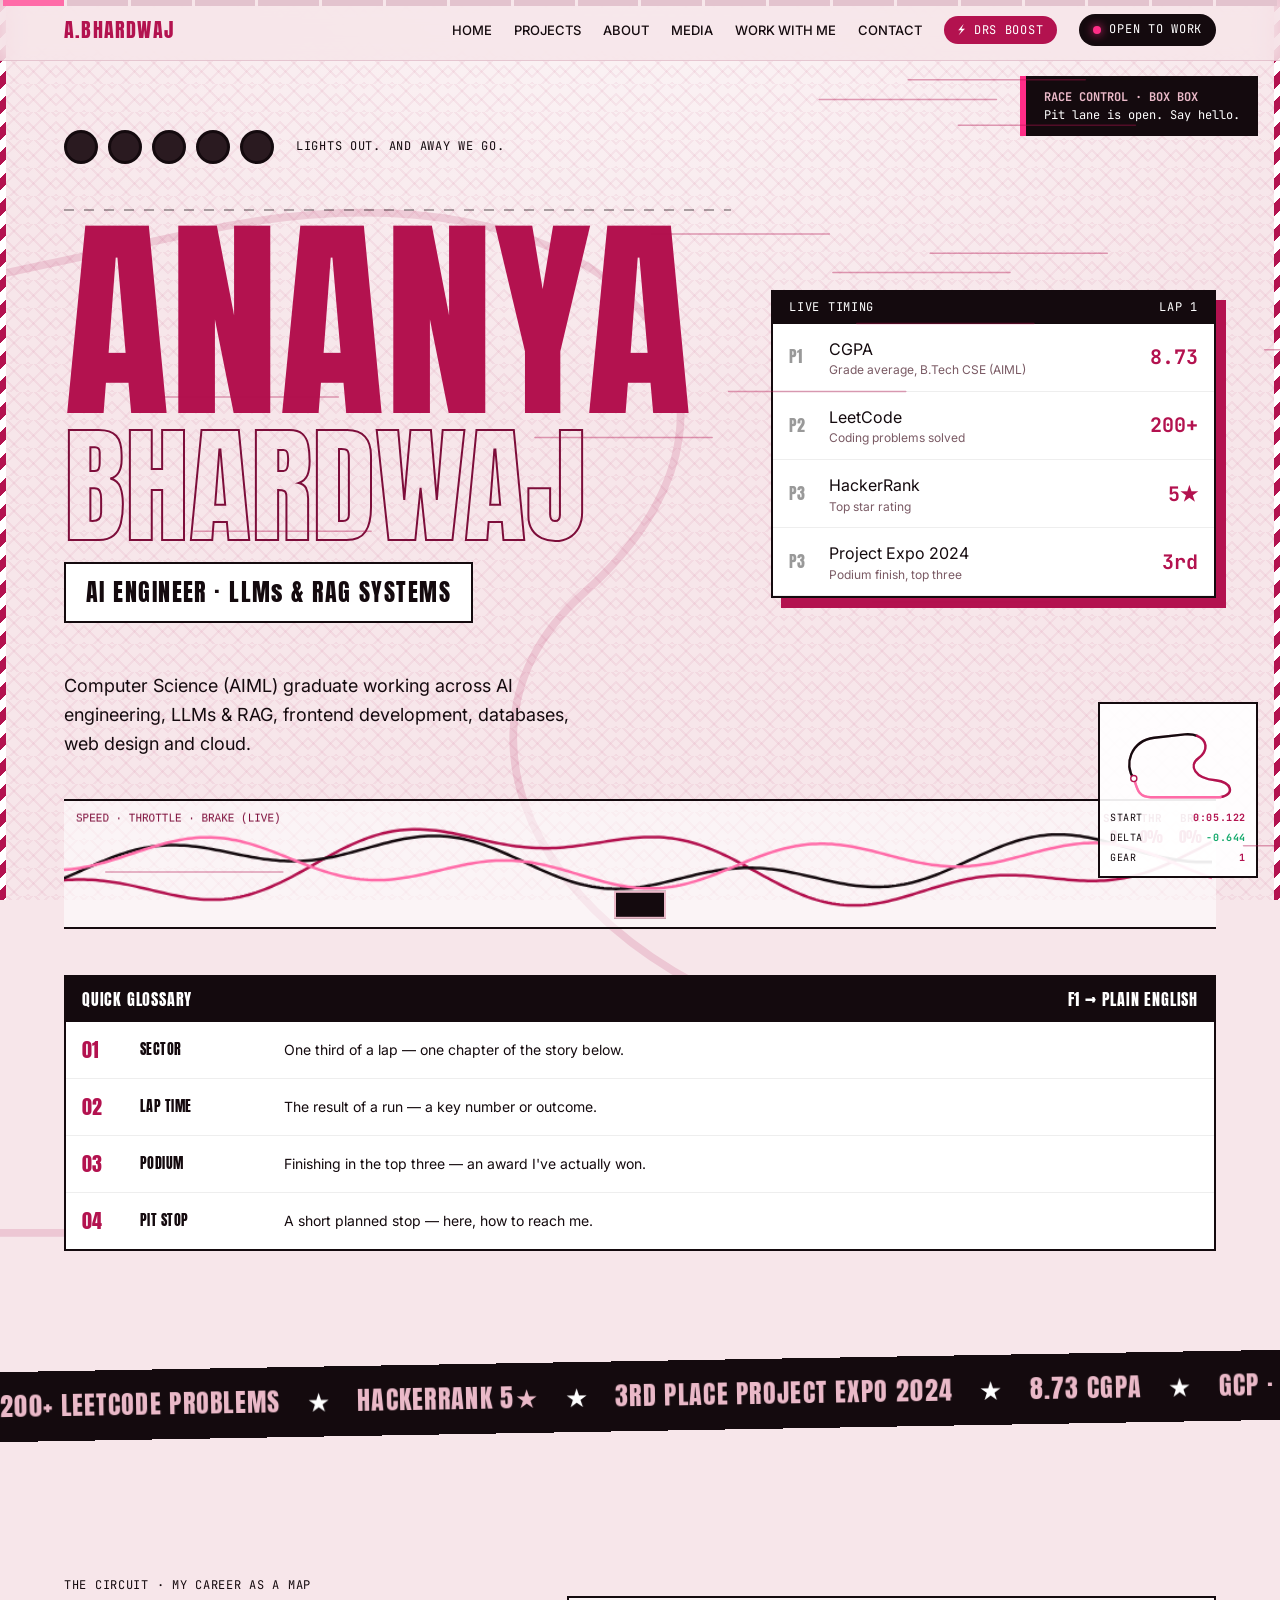
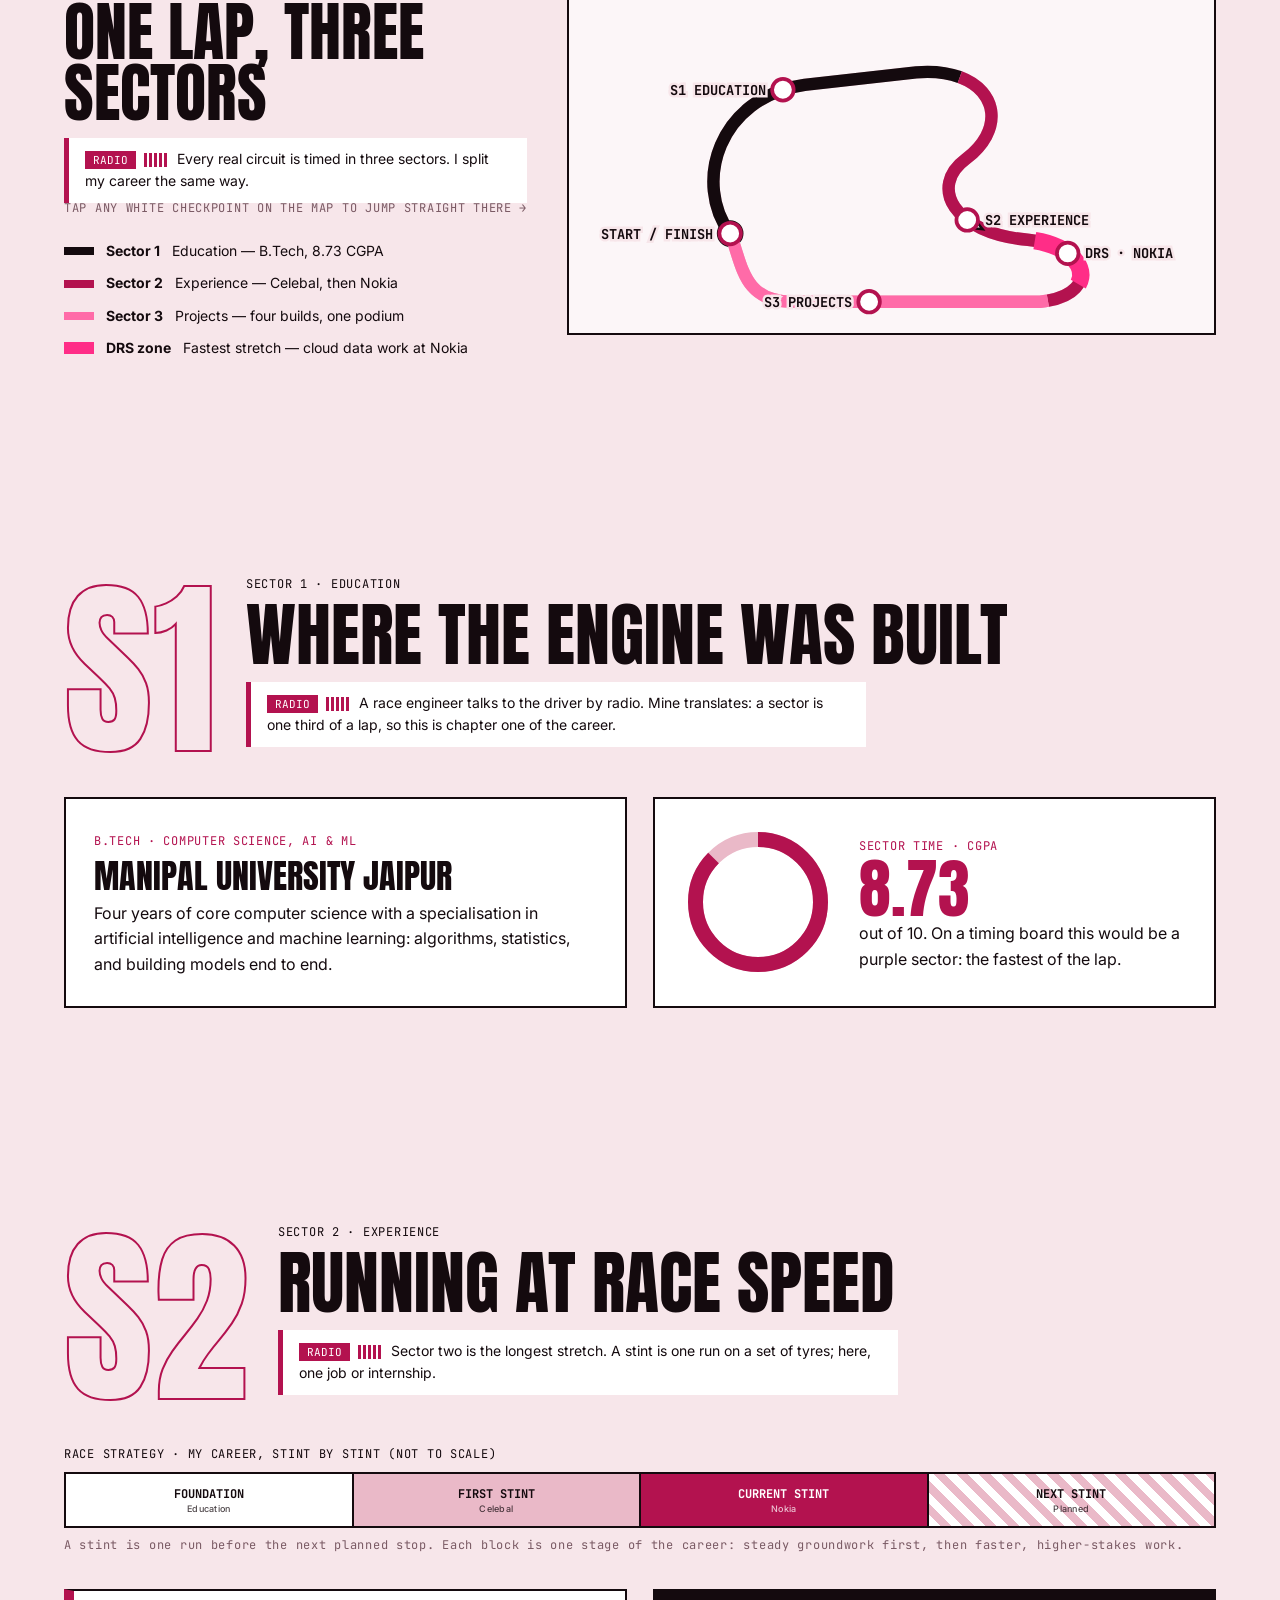
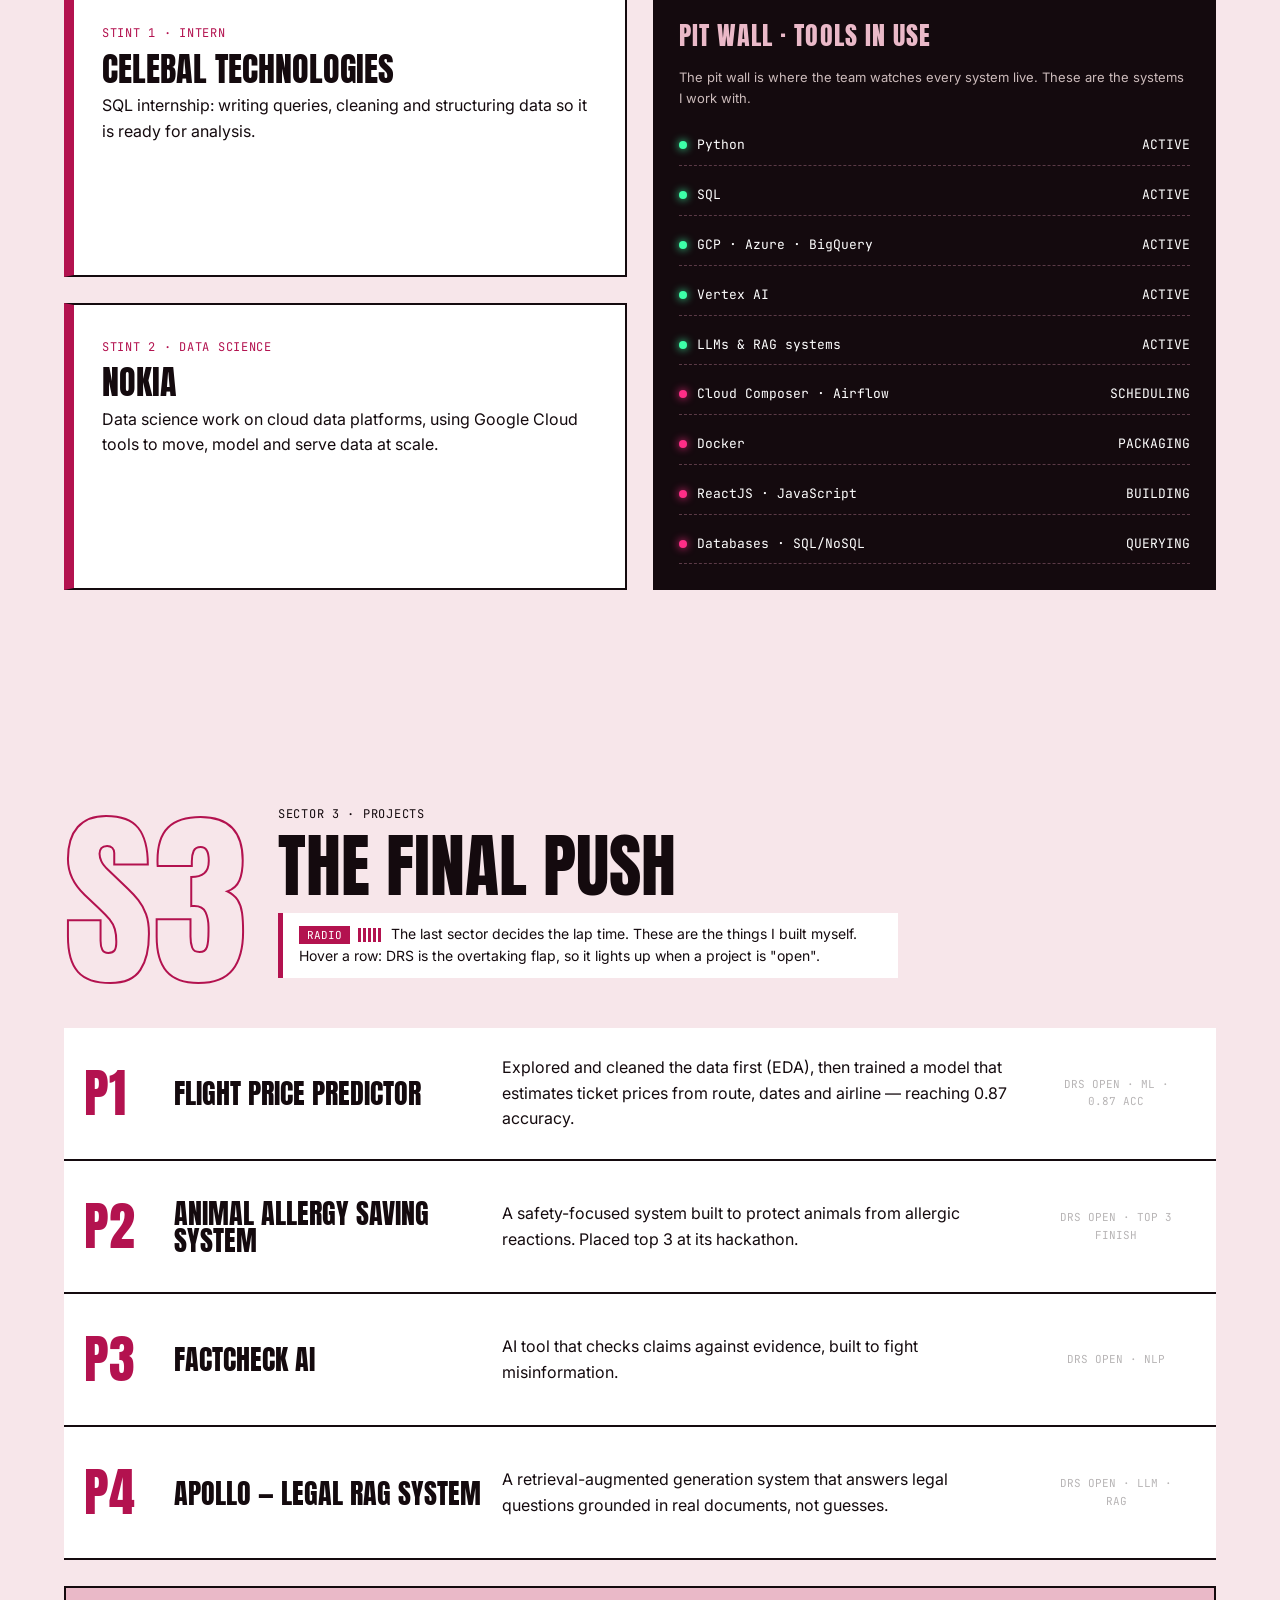
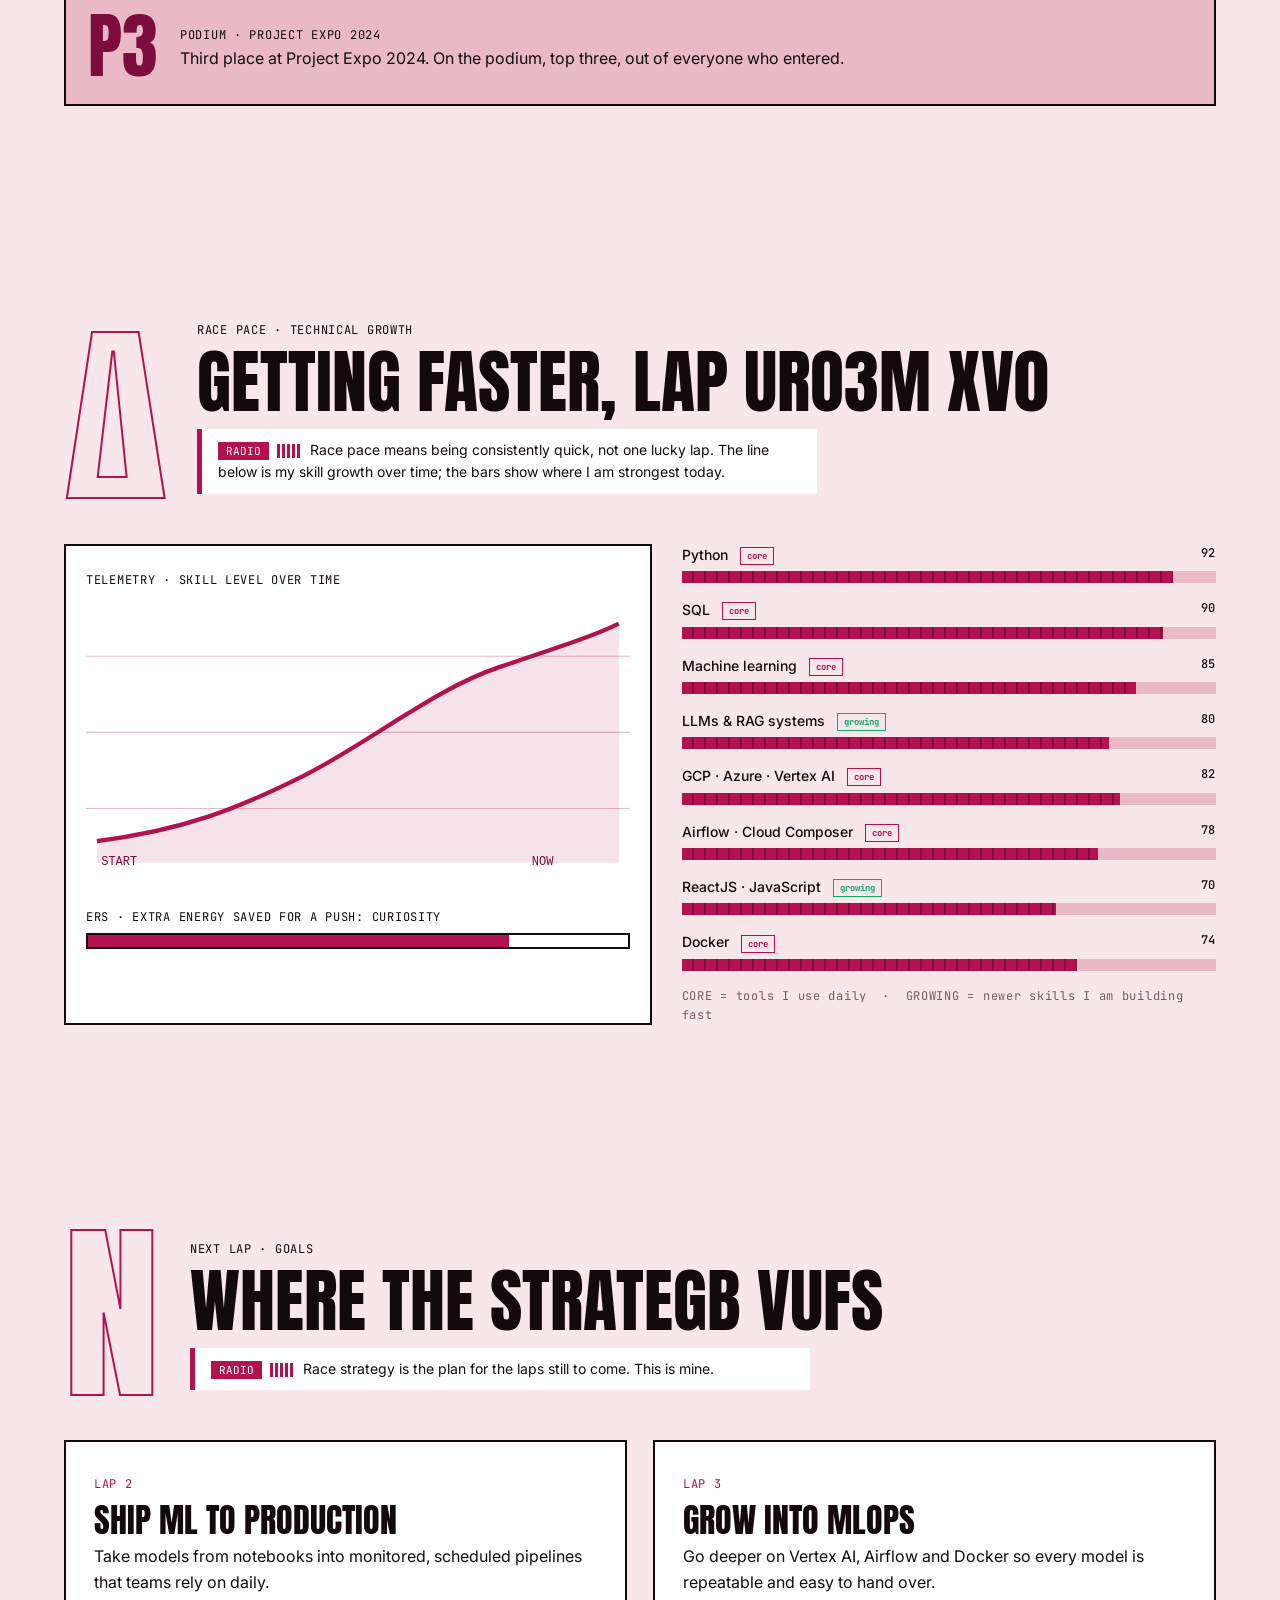
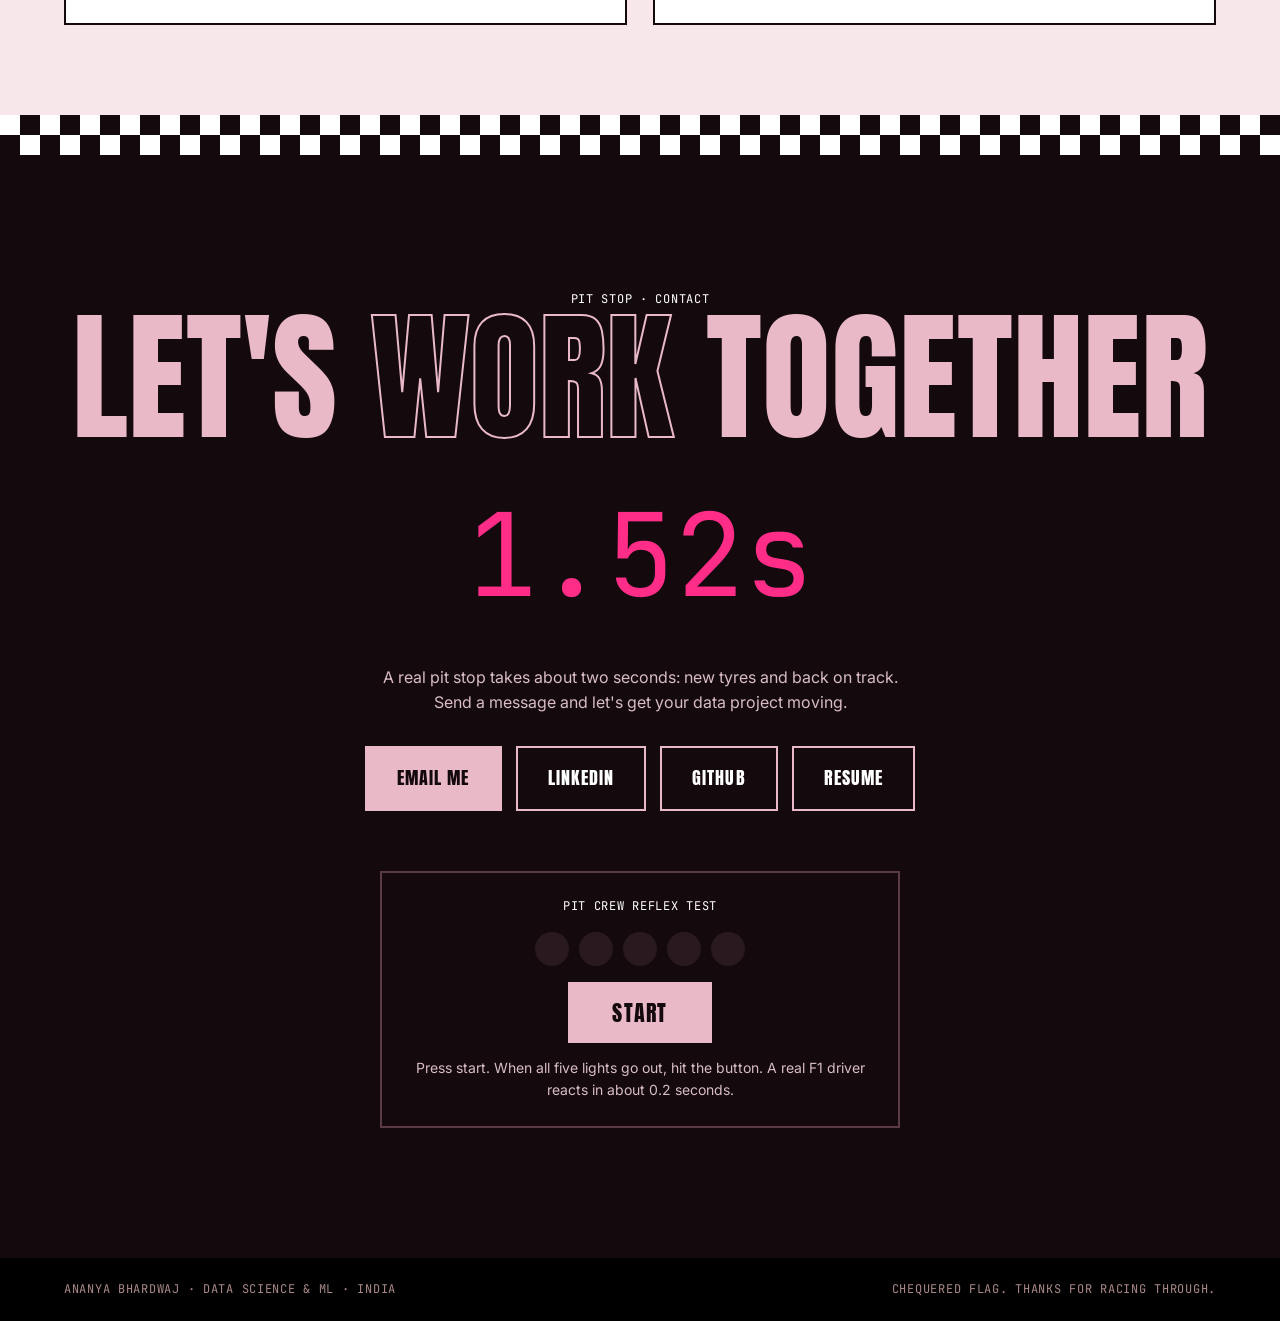
==== index.html @ aef57b80 "Initial Ananya portfolio" ====
<!doctype html>
<html lang="en">
<head>
<meta charset="utf-8">
<meta name="viewport" content="width=device-width, initial-scale=1">
<title>Ananya Bhardwaj — AI Engineer</title>
<meta name="description" content="Ananya Bhardwaj — Computer Science (AIML) graduate working across AI engineering, LLMs, RAG, frontend, databases and cloud.">
<link href="https://fonts.googleapis.com/css2?family=Anton&family=Inter:wght@400;500;700&family=JetBrains+Mono:wght@400;700&display=swap" rel="stylesheet">
<style>
:root{--bg:#f7e6ea;--pk:#eab9c8;--mg:#b3124f;--dk:#7d0d3a;--ink:#140a0e;--w:#fff}
*{box-sizing:border-box;margin:0;padding:0}
html{scroll-behavior:smooth}
body{background:var(--bg);color:var(--ink);font:16px/1.6 Inter,system-ui,sans-serif;overflow-x:hidden}
html.nc,html.nc *{cursor:none!important}
body:before{content:"";position:fixed;inset:0;z-index:-2;background-color:var(--bg);background-image:repeating-linear-gradient(45deg,rgba(179,18,79,.06) 0 2px,transparent 2px 12px),repeating-linear-gradient(-45deg,rgba(179,18,79,.05) 0 2px,transparent 2px 12px),radial-gradient(1300px 750px at 50% -6%,rgba(255,255,255,.6),transparent 62%);background-size:28px 28px,28px 28px,100% 100%;animation:weave 46s linear infinite}
.kerb{position:fixed;top:0;bottom:0;width:6px;z-index:6;pointer-events:none;background:repeating-linear-gradient(135deg,var(--mg) 0 9px,#fff 9px 18px)}
.kerb.l{left:0}.kerb.r{right:0}
@keyframes weave{to{background-position:280px 280px,-280px 280px,0 0}}
body:after{content:"";position:fixed;left:0;right:0;top:-160px;height:160px;z-index:50;pointer-events:none;background:linear-gradient(transparent,rgba(179,18,79,.09),transparent);animation:scan 7s linear infinite}
@keyframes scan{to{top:100%}}
a{color:inherit;text-decoration:none}
.d{font-family:Anton,Impact,sans-serif;text-transform:uppercase;font-weight:400;line-height:.95}
.m{font-family:'JetBrains Mono',monospace;font-size:12px;letter-spacing:.06em}
nav{position:fixed;top:0;left:0;right:0;z-index:40;display:flex;justify-content:space-between;align-items:center;padding:14px 5vw;background:rgba(247,230,234,.82);backdrop-filter:blur(10px);border-bottom:1px solid rgba(125,13,58,.15)}
nav b{font-family:Anton;letter-spacing:.06em;font-weight:400;font-size:20px;color:var(--mg)}
nav div{display:flex;gap:22px;align-items:center}nav a.act:after{width:100%}
nav a.l{font-size:13px;font-weight:500;position:relative}
nav a.l:after{content:"";position:absolute;left:0;bottom:-4px;height:2px;width:0;background:var(--mg);transition:.3s}
nav a.l:hover:after{width:100%}
.pill{display:flex;gap:8px;align-items:center;background:var(--ink);color:#fff;padding:6px 14px;border-radius:99px}
.pill i,.st i{width:8px;height:8px;border-radius:50%;background:#ff2d87;box-shadow:0 0 10px #ff2d87;animation:bl 1.2s infinite}
@keyframes bl{50%{opacity:.25}}
section,header{padding:120px 5vw 90px;position:relative}
.hero{min-height:100vh;display:grid;grid-template-columns:1.5fr 1fr;gap:40px;align-items:center;padding-top:130px}
.lights{display:flex;gap:10px;margin-bottom:26px;align-items:center}
.lights u{width:34px;height:34px;border-radius:50%;background:#2a1a20;border:3px solid var(--ink);transition:.15s}
.lights u.on{background:#ff1f4b;box-shadow:0 0 22px #ff1f4b}
.lights span{margin-left:12px}
h1 span{display:block;opacity:0;transform:translateY(50px);transition:1s cubic-bezier(.2,.8,.2,1)}
h1 .a{font-size:clamp(76px,17vw,250px);color:var(--mg)}
h1 .b{font-size:clamp(46px,10vw,150px);color:transparent;-webkit-text-stroke:2px var(--dk);transition-delay:.15s}
.go h1 span{opacity:1;transform:none}
.sub{max-width:520px;margin-top:22px;font-size:18px}
.board{background:var(--w);border:2px solid var(--ink);box-shadow:10px 10px 0 var(--mg);opacity:0;transform:translateX(40px);transition:1s .4s}
.go .board{opacity:1;transform:none}
.board h4{background:var(--ink);color:#fff;padding:10px 16px;display:flex;justify-content:space-between;font-weight:400}
.row{display:grid;grid-template-columns:30px 1fr auto;gap:10px;padding:13px 16px;border-bottom:1px solid #eee;align-items:center;transition:.25s}
.row:hover{background:var(--pk);transform:translateX(6px)}
.row small{display:block;color:#7a5a64;font-size:12px;line-height:1.3}
.row b{font-family:'JetBrains Mono';font-size:20px;color:var(--mg)}
.row em{font-style:normal;font-family:Anton;color:#999}
.telewrap{grid-column:1/-1;position:relative;width:100%;height:130px;border-top:2px solid var(--ink);border-bottom:2px solid var(--ink);background:rgba(255,255,255,.55)}
.tel{width:100%;height:100%;display:block}
.tel-read{position:absolute;right:14px;top:10px;display:flex;gap:16px;font:700 11px 'JetBrains Mono',monospace;color:var(--dk);z-index:2;text-align:center}
.tel-read b{display:block;color:var(--mg);font-size:15px;font-family:Anton,sans-serif;font-weight:400}
.strip{position:relative;height:26px;margin:14px 0 2px;overflow:hidden}
.strip .track-ln{position:absolute;left:0;right:0;bottom:5px;height:2px;background:repeating-linear-gradient(90deg,var(--ink) 0 10px,transparent 10px 20px);opacity:.35}
.lcar{position:absolute;left:-90px;bottom:0;width:76px;opacity:0}
.hero.go .lcar{animation:launch 1.9s .1s cubic-bezier(.22,.8,.13,1) forwards}
@keyframes launch{0%{left:-90px;opacity:1}82%{opacity:1}100%{left:104%;opacity:0}}
.hero{position:relative}.hero-track{position:absolute;inset:0;width:100%;height:100%;z-index:-1;pointer-events:none}.hero-track path{fill:none;stroke:var(--mg);stroke-width:3;opacity:.14;stroke-dasharray:1200;stroke-dashoffset:1200;animation:htd 3.2s .5s ease forwards}@keyframes htd{to{stroke-dashoffset:0}}.role{position:relative;display:inline-block;overflow:hidden;border:2px solid var(--ink);padding:9px 20px;margin:16px 0 20px;background:#fff}.role b{position:relative;z-index:1;font-family:Anton;font-weight:400;font-size:clamp(16px,2.1vw,24px);letter-spacing:.06em}.role i{position:absolute;inset:0;background:linear-gradient(100deg,transparent,rgba(179,18,79,.35),transparent);transform:translateX(-130%);animation:sweep 3s ease-in-out infinite}@keyframes sweep{to{transform:translateX(130%)}}.gloss{grid-column:1/-1;background:#fff;border:2px solid var(--ink);margin-top:6px}.gloss h4{background:var(--ink);color:#fff;padding:10px 16px;font-family:Anton;font-weight:400;letter-spacing:.05em;display:flex;justify-content:space-between}.gitem{display:grid;grid-template-columns:44px 130px 1fr;gap:14px;align-items:center;padding:12px 16px;border-bottom:1px solid #eee;font-size:14px}.gitem:last-child{border-bottom:0}.gitem em{font-style:normal;font-family:Anton;color:var(--mg);font-size:20px}.gitem b{font-family:Anton;font-weight:400;letter-spacing:.03em}
.guide div{padding:12px 16px;border-left:4px solid var(--mg);background:rgba(255,255,255,.6);font-size:14px;line-height:1.4}
.guide b{display:block;font-family:Anton;font-weight:400;font-size:18px;letter-spacing:.04em;color:var(--dk)}
.tick{background:var(--ink);color:#fff;overflow:hidden;white-space:nowrap;padding:14px 0;transform:rotate(-1deg);margin:20px -2vw}
.tick div{display:inline-block;animation:mq 26s linear infinite;font-family:Anton;font-size:26px;letter-spacing:.05em}
.tick span{color:var(--pk);margin:0 26px}
@keyframes mq{to{transform:translateX(-50%)}}
.sh{display:grid;grid-template-columns:auto 1fr;gap:30px;align-items:end;margin-bottom:50px}
.sh>b{font-family:Anton;font-weight:400;font-size:clamp(90px,15vw,220px);line-height:.8;color:transparent;-webkit-text-stroke:2px var(--mg)}
.sh h2{font-size:clamp(34px,5.5vw,76px);margin:6px 0 14px}
.radio{background:var(--w);border-left:5px solid var(--mg);padding:10px 16px;max-width:620px;font-size:14px}
.radio i{font-style:normal;font-family:'JetBrains Mono';font-size:11px;background:var(--mg);color:#fff;padding:2px 8px;margin-right:8px}
.g2{display:grid;grid-template-columns:1fr 1fr;gap:26px}
.card{background:var(--w);border:2px solid var(--ink);padding:28px;position:relative;transition:.3s}
.card:hover{transform:translate(-4px,-4px);box-shadow:8px 8px 0 var(--mg)}
.card h3{font-size:34px;margin:8px 0}
.card .m{color:var(--mg)}
.ring{display:flex;gap:26px;align-items:center}
.ring svg{width:150px;flex:none;transform:rotate(-90deg)}
.ring circle{fill:none;stroke-width:12}
.ring .t{stroke:var(--pk)}
.ring .v{stroke:var(--mg);stroke-dasharray:314;stroke-dashoffset:314;transition:2s .3s cubic-bezier(.3,.7,.2,1)}
.ring.in .v{stroke-dashoffset:calc(314 - 314*.873)}
.big{font-family:Anton;font-size:64px;line-height:1;color:var(--mg)}
.stint{display:grid;gap:26px}
.stint .card{border-left:10px solid var(--mg)}
.pit{background:var(--ink);color:#fff;padding:26px;display:grid;gap:10px;align-content:start}
.pit h4{font-family:Anton;font-weight:400;font-size:26px;letter-spacing:.04em;color:var(--pk)}
.pit p{font-size:13px;color:#cbb;margin-bottom:8px}
.st{display:flex;justify-content:space-between;align-items:center;padding:9px 0;border-bottom:1px dashed #5a3a46;font-family:'JetBrains Mono';font-size:13px}
.st i{display:inline-block;margin-right:10px;background:#3dffa8;box-shadow:0 0 9px #3dffa8}
.st i.p{background:#ff2d87;box-shadow:0 0 9px #ff2d87}
.lb .r{display:grid;grid-template-columns:70px 1.2fr 2fr 160px;gap:20px;align-items:center;padding:24px 20px;border-bottom:2px solid var(--ink);background:var(--w);position:relative;overflow:hidden;transition:.35s}
.lb .r:before{content:"";position:absolute;inset:0;background:var(--mg);transform:translateX(-101%);transition:.45s cubic-bezier(.2,.8,.2,1);z-index:0}
.lb .r>*{position:relative;z-index:1;transition:color .3s}
.lb .r:hover:before{transform:none}
.lb .r:hover>*{color:#fff}
.lb .r:hover .drs{opacity:1}
.lb .n{font-family:Anton;font-size:52px;color:var(--mg)}
.lb h3{font-size:28px}
.drs{border:2px solid #fff;padding:4px 10px;text-align:center;opacity:.3;font-family:'JetBrains Mono';font-size:11px;transition:.3s}
.podium{margin-top:26px;display:flex;gap:22px;align-items:center;background:var(--pk);border:2px solid var(--ink);padding:22px}
.podium b{font-family:Anton;font-weight:400;font-size:72px;color:var(--dk);line-height:1}
.pace{display:grid;grid-template-columns:1.1fr 1fr;gap:30px}
.chart{background:var(--w);border:2px solid var(--ink);padding:20px}
.chart svg{width:100%;height:auto}
.chart path.ln{fill:none;stroke:var(--mg);stroke-width:4;stroke-dasharray:1;stroke-dashoffset:1;transition:2.6s ease}
.chart.in path.ln{stroke-dashoffset:0}
.chart path.ar{fill:rgba(179,18,79,.12);opacity:0;transition:1s 2s}
.chart.in path.ar{opacity:1}
.bar{margin:0 0 16px}
.bar div{display:flex;justify-content:space-between;font-size:14px;font-weight:500}
.bar u{display:block;height:12px;background:var(--pk);margin-top:5px}
.bar u i{display:block;height:100%;width:0;background:repeating-linear-gradient(90deg,var(--mg) 0 10px,var(--dk) 10px 12px);transition:1.6s cubic-bezier(.3,.7,.2,1)}
.in .bar u i{width:var(--w)}
.ers{margin-top:26px}
.ers u{display:block;height:16px;background:#fff;border:2px solid var(--ink);margin-top:6px}
.ers u i{display:block;height:100%;width:0;background:var(--mg);transition:2s}
.in .ers u i{width:78%}
.stop{background:var(--ink);color:#fff;text-align:center;padding:130px 5vw}
.stop h2{font-size:clamp(50px,11vw,170px);color:var(--pk)}
.stop h2 em{font-style:normal;color:transparent;-webkit-text-stroke:2px var(--pk)}
.clock{font-family:'JetBrains Mono';font-size:clamp(50px,9vw,120px);color:#ff2d87;margin:18px 0}
.stop p{max-width:520px;margin:0 auto 30px;color:#d9bcc6}
.btns{display:flex;gap:14px;justify-content:center;flex-wrap:wrap}
.btns a{padding:16px 30px;border:2px solid var(--pk);font-family:Anton;letter-spacing:.06em;font-size:18px;transition:.25s}
.btns a:first-child,.btns a:hover{background:var(--pk);color:var(--ink)}
.btns a:hover{background:#fff;transform:translateY(-4px)}
footer{background:#000;color:#a88;padding:22px 5vw;display:flex;justify-content:space-between;flex-wrap:wrap;gap:10px}
.map{position:fixed;right:22px;bottom:22px;z-index:30;width:160px;background:rgba(255,255,255,.92);border:2px solid var(--ink);padding:10px}
.map svg{width:100%;display:block}
.map .m{display:flex;justify-content:space-between;font-size:10px;margin-top:4px}
.map .m b{color:var(--mg)}
.tp{fill:none;stroke-width:7;stroke-linecap:round;stroke-dasharray:100 200;stroke-dashoffset:300;animation:dr 2.4s .3s forwards}
@keyframes dr{to{stroke-dashoffset:var(--o)}}
#cur{position:fixed;left:0;top:0;z-index:99;pointer-events:none;opacity:0;transition:opacity .3s}
#cur.on{opacity:1}
#cur svg{width:30px;height:48px;margin:-24px 0 0 -15px;display:block;filter:drop-shadow(0 0 2px #fff) drop-shadow(0 2px 3px rgba(0,0,0,.5));transition:scale .2s}
#cur.h svg{scale:1.4}
#cur b{position:absolute;left:20px;top:12px;font:700 10px 'JetBrains Mono',monospace;background:var(--ink);color:#fff;padding:2px 6px;white-space:nowrap}
#cur.h b{background:#ff2d87}
#trail{position:fixed;inset:0;z-index:98;pointer-events:none}
.sl{position:fixed;top:0;left:0;right:0;z-index:60;height:6px;display:flex;gap:3px;padding:0 3px}
.sl i{flex:1;background:#e3c3ce;transition:.12s}.sl i.on{background:#ff6ba8}.sl i.on.q{background:var(--mg)}.sl i.on.z{background:var(--ink)}
.rc{position:fixed;right:22px;top:76px;z-index:45;background:var(--ink);color:#fff;padding:12px 18px;max-width:300px;font:12px/1.5 'JetBrains Mono',monospace;border-left:6px solid #ff2d87;transform:translateX(130%);transition:.5s}
.rc.s{transform:none}.rc b{display:block;color:var(--pk)}
.flash{position:fixed;inset:0;z-index:80;pointer-events:none;opacity:0;background:radial-gradient(circle at 50% 40%,rgba(255,45,135,.38),transparent 62%);transition:opacity .18s}
.flash.on{opacity:1}
.toast{position:fixed;left:50%;bottom:26px;transform:translate(-50%,160%);background:var(--ink);color:#fff;padding:12px 24px;font-family:Anton;font-weight:400;letter-spacing:.05em;z-index:90;border:2px solid var(--pk);transition:.45s cubic-bezier(.3,.8,.2,1)}
.toast.show{transform:translate(-50%,0)}
.circ-in{display:grid;grid-template-columns:1fr 1.4fr;gap:40px;align-items:center}
.circ h2{font-size:clamp(34px,5vw,64px);margin:6px 0 14px}
.lg{list-style:none;margin-top:22px;display:grid;gap:10px}.lg li{display:flex;gap:12px;align-items:center;font-size:14px}.lg i{width:30px;height:8px;flex:none}
#big{width:100%;background:rgba(255,255,255,.65);border:2px solid var(--ink)}
.bp{stroke-dasharray:100 200;stroke-dashoffset:var(--o);opacity:0}.in .bp{opacity:1;animation:gr 2s both}
@keyframes gr{from{stroke-dasharray:0 300}}
.mt{font:700 11px 'JetBrains Mono',monospace;fill:#140a0e;paint-order:stroke;stroke:#f7e6ea;stroke-width:4px}
.strat{margin-bottom:34px}.sb{display:flex;height:56px;border:2px solid var(--ink);margin:8px 0;background:#fff}
.sb span{flex:1;background:var(--c,#fff);display:flex;flex-direction:column;gap:2px;align-items:center;justify-content:center;font:700 12px 'JetBrains Mono',monospace;border-right:2px solid var(--ink);transform-origin:left;transform:scaleX(0);transition:1s cubic-bezier(.3,.7,.2,1);text-align:center;padding:4px}.sb span small{font:500 9px/1 Inter,sans-serif;letter-spacing:.03em;opacity:.75}
.in .sb span{transform:none}.sb span:nth-child(2){transition-delay:.4s}.sb span:nth-child(3){transition-delay:.8s}.sb span:nth-child(4){transition-delay:1.2s}
.sb .pl{background:repeating-linear-gradient(45deg,#fff 0 8px,var(--pk) 8px 16px);border:0}
.tag{font:700 9px 'JetBrains Mono',monospace;font-style:normal;padding:2px 6px;margin-left:8px;border:1px solid var(--mg);color:var(--mg);vertical-align:middle}
.tag.g{border-color:#12a86a;color:#12a86a}
.tyl{color:#7a5a64;margin-top:6px}
.secs{display:grid;grid-template-columns:repeat(3,1fr);gap:4px;padding:12px 16px 4px}.secs span{background:var(--c);color:#fff;font:700 11px 'JetBrains Mono',monospace;text-align:center;padding:5px;animation:bl 3s infinite}
.wv{display:inline-flex;gap:2px;align-items:center;height:14px;margin-right:10px;vertical-align:middle}.wv u{width:3px;height:100%;background:var(--mg);animation:wv .9s ease-in-out infinite}.wv u:nth-child(2n){animation-delay:.2s}.wv u:nth-child(3n){animation-delay:.45s}@keyframes wv{50%{transform:scaleY(.2)}}
.chk{height:40px;background:conic-gradient(#140a0e 25%,#fff 0 50%,#140a0e 0 75%,#fff 0) 0 0/40px 40px;animation:ck 3s linear infinite}@keyframes ck{to{background-position:80px 0}}
.rg{max-width:520px;margin:60px auto 0;border:2px solid #5a3a46;padding:24px}.ll{display:flex;gap:10px;justify-content:center;margin:16px 0}.ll u{width:34px;height:34px;border-radius:50%;background:#2a1a20;transition:.1s}.ll u.on{background:#ff1f4b;box-shadow:0 0 20px #ff1f4b}
#rb{background:var(--pk);color:var(--ink);border:0;padding:14px 44px;font:22px Anton,Impact,sans-serif;letter-spacing:.06em;transition:.2s}#rb:hover{background:#fff;transform:scale(1.05)}#rr{margin-top:14px;color:#d9bcc6;font-size:14px}
.map #dl{color:#12a86a}
.rv{opacity:0;transform:translateY(34px);transition:.9s cubic-bezier(.2,.8,.2,1)}
.rv.in{opacity:1;transform:none}
@media(max-height:780px){.map{display:none}}@media(pointer:coarse){#cur,#trail{display:none}}
@media(max-width:900px){nav div{gap:14px;overflow-x:auto;max-width:72vw}nav a.l{font-size:11px;white-space:nowrap}nav b{font-size:16px}.hero,.g2,.pace{grid-template-columns:1fr}.guide{grid-template-columns:1fr 1fr}.lb .r{grid-template-columns:50px 1fr}.lb .r p,.lb .drs{grid-column:2}.map{display:none}.sh{grid-template-columns:1fr}.circ-in{grid-template-columns:1fr}.rc{top:64px}}
@media(prefers-reduced-motion:reduce){*,:before,:after{animation:none!important;transition:none!important}.rv,h1 span,.board{opacity:1;transform:none}}
</style>
</head>
<body>
<canvas id="trail"></canvas>
<div class="kerb l"></div><div class="kerb r"></div>
<div id="cur"><svg viewBox="0 0 40 64">
<rect x="5" y="2" width="30" height="4" rx="1" fill="#140a0e" stroke="#fff" stroke-width=".8"/>
<rect x="2" y="8" width="6" height="12" rx="2" fill="#140a0e" stroke="#fff" stroke-width=".8"/>
<rect x="32" y="8" width="6" height="12" rx="2" fill="#140a0e" stroke="#fff" stroke-width=".8"/>
<path d="M20 6 L23 18 L22.5 30 L24.5 36 L24.5 50 L15.5 50 L15.5 36 L17.5 30 L17 18 Z" fill="#b3124f" stroke="#fff" stroke-width="1"/>
<circle cx="20" cy="27" r="3.6" fill="none" stroke="#fff" stroke-width="1.3"/>
<path d="M15 33 L10.5 41 L14.5 49 L18 47 L18 35 Z" fill="#140a0e" stroke="#fff" stroke-width=".7"/>
<path d="M25 33 L29.5 41 L25.5 49 L22 47 L22 35 Z" fill="#140a0e" stroke="#fff" stroke-width=".7"/>
<rect x="0" y="40" width="7" height="13" rx="2" fill="#140a0e" stroke="#fff" stroke-width=".8"/>
<rect x="33" y="40" width="7" height="13" rx="2" fill="#140a0e" stroke="#fff" stroke-width=".8"/>
<rect x="11" y="56" width="18" height="4" rx="1" fill="#140a0e" stroke="#fff" stroke-width=".8"/>
</svg><b id="spd">0 KM/H</b></div>
<div class="sl" id="sl"></div>
<div class="rc" id="rc"></div>
<div class="flash" id="flash"></div>
<div class="toast" id="toast"></div>

<nav>
  <b>A.BHARDWAJ</b>
  <div>
    <a class="l act" href="index.html">HOME</a><a class="l" href="projects.html">PROJECTS</a><a class="l" href="about.html">ABOUT</a><a class="l" href="design.html">MEDIA</a><a class="l" href="work-with-me.html">WORK WITH ME</a><a class="l" href="contact.html">CONTACT</a>
    <button id="drs" class="pill m" style="background:var(--mg);border:0">⚡ DRS BOOST</button><a class="pill m" href="#pit"><i></i>OPEN TO WORK</a>
  </div>
</nav>

<aside class="map" aria-hidden="true">
  <svg viewBox="0 0 400 270">
    <path id="trk" d="M70 190C40 150 60 80 130 70L220 60C280 55 300 100 260 130C230 152 250 190 310 195C360 200 370 240 320 245L120 245C80 245 80 215 70 190Z" fill="none" stroke="#eab9c8" stroke-width="7" pathLength="300"/>
    <path class="tp" style="--o:300;stroke:#140a0e" d="M70 190C40 150 60 80 130 70L220 60C280 55 300 100 260 130C230 152 250 190 310 195C360 200 370 240 320 245L120 245C80 245 80 215 70 190Z" pathLength="300"/>
    <path class="tp" style="--o:200;stroke:#b3124f" d="M70 190C40 150 60 80 130 70L220 60C280 55 300 100 260 130C230 152 250 190 310 195C360 200 370 240 320 245L120 245C80 245 80 215 70 190Z" pathLength="300"/>
    <path class="tp" style="--o:100;stroke:#ff6ba8" d="M70 190C40 150 60 80 130 70L220 60C280 55 300 100 260 130C230 152 250 190 310 195C360 200 370 240 320 245L120 245C80 245 80 215 70 190Z" pathLength="300"/>
    <circle id="dot" r="9" fill="#fff" stroke="#b3124f" stroke-width="4"/>
  </svg>
  <div class="m"><span id="sec">START</span><b id="lap">0:00.000</b></div><div class="m"><span>DELTA</span><b id="dl">-0.000</b></div><div class="m"><span>GEAR</span><b id="gear">1</b></div>
</aside>

<header class="hero" id="top">
  <svg class="hero-track" viewBox="0 0 900 520" preserveAspectRatio="xMaxYMid slice" aria-hidden="true"><path pathLength="1200" d="M60 420C10 330 60 180 200 150L480 90C640 55 720 150 630 230C560 292 630 400 780 410C860 415 880 470 800 478L180 478C100 478 100 450 60 420Z"/></svg>
  <div>
    <div class="lights"><u></u><u></u><u></u><u></u><u></u><span class="m" id="ltxt">LIGHTS ARE COMING ON…</span></div>
    <div class="strip"><span class="track-ln"></span><svg class="lcar" viewBox="0 0 120 40" aria-hidden="true"><rect x="10" y="26" width="14" height="4" fill="#140a0e"/><rect x="96" y="26" width="14" height="4" fill="#140a0e"/><path d="M14 24 L30 14 L70 12 L92 18 L104 24 L104 28 L14 28Z" fill="#b3124f" stroke="#140a0e" stroke-width="1.5"/><circle cx="28" cy="30" r="8" fill="#140a0e"/><circle cx="92" cy="30" r="8" fill="#140a0e"/></svg></div>
    <h1 class="d"><span class="a">Ananya</span><span class="b">Bhardwaj</span></h1>
    <div class="role"><b>AI ENGINEER · LLMs &amp; RAG SYSTEMS</b><i></i></div>
    <p class="sub">Computer Science (AIML) graduate working across AI engineering, LLMs & RAG, frontend development, databases, web design and cloud.</p>
  </div>
  <div class="board">
    <h4 class="d m"><span>LIVE TIMING</span><span>LAP 1</span></h4>
    <div class="row"><em>P1</em><span>CGPA<small>Grade average, B.Tech CSE (AIML)</small></span><b data-n="8.73" data-d="2">0</b></div>
    <div class="row"><em>P2</em><span>LeetCode<small>Coding problems solved</small></span><b data-n="200" data-x="+">0</b></div>
    <div class="row"><em>P3</em><span>HackerRank<small>Top star rating</small></span><b data-n="5" data-x="★">0</b></div>
    <div class="row"><em>P3</em><span>Project Expo 2024<small>Podium finish, top three</small></span><b>3rd</b></div>
</div>
  <div class="telewrap"><canvas class="tel" id="tel"></canvas><div class="tel-read"><span>SPD<b id="rspd">0</b></span><span>THR<b id="rthr">0%</b></span><span>BRK<b id="rbrk">0%</b></span></div></div>
  <div class="gloss">
    <h4><span>QUICK GLOSSARY</span><span>F1 → PLAIN ENGLISH</span></h4>
    <div class="gitem"><em>01</em><b>SECTOR</b><span>One third of a lap — one chapter of the story below.</span></div>
    <div class="gitem"><em>02</em><b>LAP TIME</b><span>The result of a run — a key number or outcome.</span></div>
    <div class="gitem"><em>03</em><b>PODIUM</b><span>Finishing in the top three — an award I've actually won.</span></div>
    <div class="gitem"><em>04</em><b>PIT STOP</b><span>A short planned stop — here, how to reach me.</span></div>
  </div>
</header>

<div class="tick"><div><span>200+ LEETCODE PROBLEMS</span>★<span>HACKERRANK 5★</span>★<span>3RD PLACE PROJECT EXPO 2024</span>★<span>8.73 CGPA</span>★<span>GCP · BIGQUERY · VERTEX AI</span>★<span>200+ LEETCODE PROBLEMS</span>★<span>HACKERRANK 5★</span>★<span>3RD PLACE PROJECT EXPO 2024</span>★<span>8.73 CGPA</span>★<span>GCP · BIGQUERY · VERTEX AI</span>★</div></div>

<section class="circ" id="circ" data-s="THE CIRCUIT"><div class="circ-in rv"><div><small class="m">THE CIRCUIT · MY CAREER AS A MAP</small><h2 class="d">One lap, three sectors</h2><p class="radio"><i>RADIO</i>Every real circuit is timed in three sectors. I split my career the same way.</p><p class="m tyl" style="margin:-4px 0 18px">TAP ANY WHITE CHECKPOINT ON THE MAP TO JUMP STRAIGHT THERE →</p>
<ul class="lg"><li><i style="background:#140a0e"></i><b>Sector 1</b> Education — B.Tech, 8.73 CGPA</li><li><i style="background:#b3124f"></i><b>Sector 2</b> Experience — Celebal, then Nokia</li><li><i style="background:#ff6ba8"></i><b>Sector 3</b> Projects — four builds, one podium</li><li><i style="background:#ff2d87;height:12px"></i><b>DRS zone</b> Fastest stretch — cloud data work at Nokia</li></ul></div>
<svg id="big" viewBox="-60 0 520 270"><defs><pattern id="chk" width="8" height="8" patternUnits="userSpaceOnUse" patternTransform="rotate(45)"><rect width="8" height="8" fill="#fff"/><rect width="4" height="4" fill="#140a0e"/><rect x="4" y="4" width="4" height="4" fill="#140a0e"/></pattern><path id="bigp" pathLength="300" d="M70 190C40 150 60 80 130 70L220 60C280 55 300 100 260 130C230 152 250 190 310 195C360 200 370 240 320 245L120 245C80 245 80 215 70 190Z"/></defs>
<use href="#bigp" fill="none" stroke="#eab9c8" stroke-width="10" stroke-linecap="round"/><circle cx="70" cy="190" r="10" fill="url(#chk)" stroke="#140a0e" stroke-width="1.5"/>
<use href="#bigp" class="bp" fill="none" stroke-width="10" style="--o:300;stroke:#140a0e"/><use href="#bigp" class="bp" fill="none" stroke-width="10" style="--o:200;stroke:#b3124f"/><use href="#bigp" class="bp" fill="none" stroke-width="10" style="--o:100;stroke:#ff6ba8"/><use href="#bigp" class="bp" fill="none" stroke-width="14" style="--o:-170;stroke:#ff2d87;stroke-dasharray:20 280"/>
<path d="M6 0L-6 -5L-6 5Z" fill="#fff" stroke="#140a0e" stroke-width="2"><animateMotion dur="10s" repeatCount="indefinite" rotate="auto"><mpath href="#bigp"/></animateMotion></path></svg></div></section>

<section id="s1" data-s="SECTOR 1">
  <div class="sh rv"><b>S1</b><div><small class="m">SECTOR 1 · EDUCATION</small><h2 class="d">Where the engine was built</h2><p class="radio"><i>RADIO</i>A race engineer talks to the driver by radio. Mine translates: a sector is one third of a lap, so this is chapter one of the career.</p></div></div>
  <div class="g2">
    <div class="card rv"><span class="m">B.TECH · COMPUTER SCIENCE, AI &amp; ML</span><h3 class="d">Manipal University Jaipur</h3><p>Four years of core computer science with a specialisation in artificial intelligence and machine learning: algorithms, statistics, and building models end to end.</p></div>
    <div class="card rv ring"><svg viewBox="0 0 120 120"><circle class="t" cx="60" cy="60" r="50"/><circle class="v" cx="60" cy="60" r="50"/></svg><div><span class="m">SECTOR TIME · CGPA</span><div class="big" data-n="8.73" data-d="2">0</div><p>out of 10. On a timing board this would be a purple sector: the fastest of the lap.</p></div></div>
  </div>
</section>

<section id="s2" data-s="SECTOR 2">
  <div class="sh rv"><b>S2</b><div><small class="m">SECTOR 2 · EXPERIENCE</small><h2 class="d">Running at race speed</h2><p class="radio"><i>RADIO</i>Sector two is the longest stretch. A stint is one run on a set of tyres; here, one job or internship.</p></div></div>
  <div class="strat rv"><div class="m">RACE STRATEGY · MY CAREER, STINT BY STINT (NOT TO SCALE)</div><div class="sb"><span style="--c:#fff">FOUNDATION<small>Education</small></span><span style="--c:var(--pk)">FIRST STINT<small>Celebal</small></span><span style="--c:var(--mg);color:#fff">CURRENT STINT<small>Nokia</small></span><span class="pl">NEXT STINT<small>Planned</small></span></div><div class="m tyl">A stint is one run before the next planned stop. Each block is one stage of the career: steady groundwork first, then faster, higher-stakes work.</div></div>
  <div class="g2">
    <div class="stint">
      <div class="card rv"><span class="m">STINT 1 · INTERN</span><h3 class="d">Celebal Technologies</h3><p>SQL internship: writing queries, cleaning and structuring data so it is ready for analysis.</p></div>
      <div class="card rv"><span class="m">STINT 2 · DATA SCIENCE</span><h3 class="d">Nokia</h3><p>Data science work on cloud data platforms, using Google Cloud tools to move, model and serve data at scale.</p></div>
    </div>
    <div class="pit rv"><h4>PIT WALL · TOOLS IN USE</h4><p>The pit wall is where the team watches every system live. These are the systems I work with.</p>
      <div class="st"><span><i></i>Python</span><span>ACTIVE</span></div>
      <div class="st"><span><i></i>SQL</span><span>ACTIVE</span></div>
      <div class="st"><span><i></i>GCP · Azure · BigQuery</span><span>ACTIVE</span></div>
      <div class="st"><span><i></i>Vertex AI</span><span>ACTIVE</span></div>
      <div class="st"><span><i></i>LLMs &amp; RAG systems</span><span>ACTIVE</span></div>
      <div class="st"><span><i class="p"></i>Cloud Composer · Airflow</span><span>SCHEDULING</span></div>
      <div class="st"><span><i class="p"></i>Docker</span><span>PACKAGING</span></div>
      <div class="st"><span><i class="p"></i>ReactJS · JavaScript</span><span>BUILDING</span></div>
      <div class="st"><span><i class="p"></i>Databases · SQL/NoSQL</span><span>QUERYING</span></div>
    </div>
  </div>
</section>

<section id="s3" data-s="SECTOR 3">
  <div class="sh rv"><b>S3</b><div><small class="m">SECTOR 3 · PROJECTS</small><h2 class="d">The final push</h2><p class="radio"><i>RADIO</i>The last sector decides the lap time. These are the things I built myself. Hover a row: DRS is the overtaking flap, so it lights up when a project is "open".</p></div></div>
  <div class="lb rv">
    <div class="r"><span class="n">P1</span><h3 class="d">Flight Price Predictor</h3><p>Explored and cleaned the data first (EDA), then trained a model that estimates ticket prices from route, dates and airline — reaching 0.87 accuracy.</p><span class="drs">DRS OPEN · ML · 0.87 ACC</span></div>
    <div class="r"><span class="n">P2</span><h3 class="d">Animal Allergy Saving System</h3><p>A safety-focused system built to protect animals from allergic reactions. Placed top 3 at its hackathon.</p><span class="drs">DRS OPEN · TOP 3 FINISH</span></div>
    <div class="r"><span class="n">P3</span><h3 class="d">FactCheck AI</h3><p>AI tool that checks claims against evidence, built to fight misinformation.</p><span class="drs">DRS OPEN · NLP</span></div>
    <div class="r"><span class="n">P4</span><h3 class="d">Apollo — Legal RAG System</h3><p>A retrieval-augmented generation system that answers legal questions grounded in real documents, not guesses.</p><span class="drs">DRS OPEN · LLM · RAG</span></div>
  </div>
  <div class="podium rv"><b>P3</b><div><span class="m">PODIUM · PROJECT EXPO 2024</span><p>Third place at Project Expo 2024. On the podium, top three, out of everyone who entered.</p></div></div>
</section>

<section id="pace" data-s="RACE PACE">
  <div class="sh rv"><b>Δ</b><div><small class="m">RACE PACE · TECHNICAL GROWTH</small><h2 class="d">Getting faster, lap after lap</h2><p class="radio"><i>RADIO</i>Race pace means being consistently quick, not one lucky lap. The line below is my skill growth over time; the bars show where I am strongest today.</p></div></div>
  <div class="pace">
    <div class="chart rv"><span class="m">TELEMETRY · SKILL LEVEL OVER TIME</span>
      <svg viewBox="0 0 500 260"><g stroke="#eab9c8"><path d="M0 60H500M0 130H500M0 200H500" fill="none"/></g>
      <path class="ar" d="M10 230C90 220 140 200 200 170S320 90 380 70 470 40 490 30V250H10Z"/>
      <path class="ln" pathLength="1" d="M10 230C90 220 140 200 200 170S320 90 380 70 470 40 490 30"/>
      <text x="14" y="252" font-size="11" font-family="monospace" fill="#7d0d3a">START</text><text x="410" y="252" font-size="11" font-family="monospace" fill="#7d0d3a">NOW</text></svg>
      <div class="ers"><div class="m">ERS · EXTRA ENERGY SAVED FOR A PUSH: CURIOSITY</div><u><i></i></u></div>
    </div>
    <div class="rv">
      <div class="bar"><div><span>Python <i class="tag c">core</i></span><span class="m">92</span></div><u><i style="--w:92%"></i></u></div>
      <div class="bar"><div><span>SQL <i class="tag c">core</i></span><span class="m">90</span></div><u><i style="--w:90%"></i></u></div>
      <div class="bar"><div><span>Machine learning <i class="tag c">core</i></span><span class="m">85</span></div><u><i style="--w:85%"></i></u></div>
      <div class="bar"><div><span>LLMs &amp; RAG systems <i class="tag g">growing</i></span><span class="m">80</span></div><u><i style="--w:80%"></i></u></div>
      <div class="bar"><div><span>GCP · Azure · Vertex AI <i class="tag c">core</i></span><span class="m">82</span></div><u><i style="--w:82%"></i></u></div>
      <div class="bar"><div><span>Airflow · Cloud Composer <i class="tag c">core</i></span><span class="m">78</span></div><u><i style="--w:78%"></i></u></div>
      <div class="bar"><div><span>ReactJS · JavaScript <i class="tag g">growing</i></span><span class="m">70</span></div><u><i style="--w:70%"></i></u></div>
      <div class="bar"><div><span>Docker <i class="tag c">core</i></span><span class="m">74</span></div><u><i style="--w:74%"></i></u></div><p class="m tyl">CORE = tools I use daily &nbsp;·&nbsp; GROWING = newer skills I am building fast</p>
    </div>
  </div>
</section>

<section id="next" data-s="NEXT LAP">
  <div class="sh rv"><b>N</b><div><small class="m">NEXT LAP · GOALS</small><h2 class="d">Where the strategy goes</h2><p class="radio"><i>RADIO</i>Race strategy is the plan for the laps still to come. This is mine.</p></div></div>
  <div class="g2">
    <div class="card rv"><span class="m">LAP 2</span><h3 class="d">Ship ML to production</h3><p>Take models from notebooks into monitored, scheduled pipelines that teams rely on daily.</p></div>
    <div class="card rv"><span class="m">LAP 3</span><h3 class="d">Grow into MLOps</h3><p>Go deeper on Vertex AI, Airflow and Docker so every model is repeatable and easy to hand over.</p></div>
  </div>
</section>

<div class="chk"></div>
<section class="stop" id="pit" data-s="PIT STOP">
  <div class="rv"><small class="m">PIT STOP · CONTACT</small>
  <h2 class="d">Let's <em>work</em> together</h2>
  <div class="clock" id="clk">0.00s</div>
  <p>A real pit stop takes about two seconds: new tyres and back on track. Send a message and let's get your data project moving.</p>
  <div class="btns"><a href="mailto:ananyabhardwaj.tech@gmail.com">EMAIL ME</a><a href="https://www.linkedin.com/in/ananyabhardwaj24/" target="_blank" rel="noreferrer">LINKEDIN</a><a href="https://github.com/ananya24bhardwaj25" target="_blank" rel="noreferrer">GITHUB</a><a href="assets/Ananya-Bhardwaj-Resume.pdf" target="_blank">RESUME</a></div>
  <div class="rg"><div class="m">PIT CREW REFLEX TEST</div><div class="ll"><u></u><u></u><u></u><u></u><u></u></div><button id="rb">START</button><div id="rr">Press start. When all five lights go out, hit the button. A real F1 driver reacts in about 0.2 seconds.</div></div></div>
</section>
<footer class="m"><span>ANANYA BHARDWAJ · DATA SCIENCE &amp; ML · INDIA</span><span>CHEQUERED FLAG. THANKS FOR RACING THROUGH.</span></footer>

<script>
const $=s=>document.querySelector(s),$$=s=>[...document.querySelectorAll(s)];
// start lights
const L=$$('.lights u');let k=0;
const iv=setInterval(()=>{if(k<5){L[k++].classList.add('on')}else{clearInterval(iv);setTimeout(()=>{L.forEach(x=>x.classList.remove('on'));$('.hero').classList.add('go');$('#ltxt').textContent='LIGHTS OUT. AND AWAY WE GO.'},600)}},420);
setTimeout(()=>$('.hero').classList.add('go'),4200);
// counters
const cnt=e=>{const n=+e.dataset.n,d=+e.dataset.d||0,s=e.dataset.x||'',t=performance.now();(function f(x){const p=Math.min((x-t)/1800,1),v=n*(1-Math.pow(1-p,3));e.textContent=v.toFixed(d)+s;if(p<1)requestAnimationFrame(f)})(t)};
// reveal
const io=new IntersectionObserver(es=>es.forEach(e=>{if(e.isIntersecting){e.target.classList.add('in');io.unobserve(e.target)}}),{threshold:.2});
$$('.rv').forEach(e=>io.observe(e));
const io2=new IntersectionObserver(es=>es.forEach(e=>{if(e.isIntersecting){cnt(e.target);io2.unobserve(e.target)}}));
$$('[data-n]').forEach(e=>io2.observe(e));
// lap map + timer
const trk=$('#trk'),len=trk.getTotalLength(),dot=$('#dot'),sec=$('#sec');
const t0=performance.now(),rcE=$('#rc'),SL=[...Array(20)].map((_,i)=>{const e=document.createElement('i');e.className=i<8?'':i<14?'q':'z';$('#sl').append(e);return e});let last,rt;
const MSG={'THE CIRCUIT':['GREEN FLAG','Track is clear. Lap started.'],'SECTOR 1':['PURPLE SECTOR','8.73 CGPA. Fastest split of the lap.'],'SECTOR 2':['DRS ENABLED','Cloud data work at speed.'],'SECTOR 3':['PODIUM','Project Expo 2024, 3rd place.'],'RACE PACE':['FASTEST LAP','Skills trending up.'],'NEXT LAP':['STRATEGY UPDATE','Next stint is being planned.'],'PIT STOP':['BOX BOX','Pit lane is open. Say hello.']};
function tick(){const t=performance.now()-t0,m=Math.floor(t/60000),s=Math.floor(t/1000)%60,ms=Math.floor(t%1000);$('#lap').textContent=`${m}:${String(s).padStart(2,'0')}.${String(ms).padStart(3,'0')}`;requestAnimationFrame(tick)}tick();
function upd(){const p=scrollY/Math.max(1,document.documentElement.scrollHeight-innerHeight),pt=trk.getPointAtLength(p*len);dot.setAttribute('cx',pt.x);dot.setAttribute('cy',pt.y);let c='START';$$('[data-s]').forEach(s=>{if(s.getBoundingClientRect().top<innerHeight*.5)c=s.dataset.s});if(c!==last){last=c;const q=MSG[c];if(q){rcE.innerHTML=`<b>RACE CONTROL · ${q[0]}</b>${q[1]}`;rcE.classList.add('s');clearTimeout(rt);rt=setTimeout(()=>rcE.classList.remove('s'),3800)}}sec.textContent=c;$('#gear').textContent=1+Math.min(7,Math.floor(p*8));SL.forEach((e,i)=>e.classList.toggle('on',i<p*20+1))}
const bp=$('#bigp'),bl=bp.getTotalLength();
[[0,'START / FINISH','#top'],[50,'S1 EDUCATION','#s1'],[150,'S2 EXPERIENCE','#s2'],[180,'DRS · NOKIA','#s2'],[250,'S3 PROJECTS','#s3']].forEach(([at,t,h])=>{const p=bp.getPointAtLength(at/300*bl),g=document.createElementNS('http://www.w3.org/2000/svg','a'),L=p.x<200;g.setAttribute('href',h);g.innerHTML=`<circle cx="${p.x}" cy="${p.y}" r="7" fill="#fff" stroke="#b3124f" stroke-width="3"><animate attributeName="r" values="6;9;6" dur="2s" repeatCount="indefinite"/></circle><text class="mt" x="${p.x+(L?-14:14)}" y="${p.y+4}" text-anchor="${L?'end':'start'}">${t}</text>`;$('#big').append(g)});
addEventListener('scroll',upd,{passive:true});upd();
// pit stop clock
new IntersectionObserver((es,o)=>es.forEach(e=>{if(e.isIntersecting){o.disconnect();const t=performance.now();(function f(x){const p=Math.min((x-t)/2400,1);$('#clk').textContent=(p*2.4).toFixed(2)+'s';if(p<1)requestAnimationFrame(f)})(t)}}),{threshold:.6}).observe($('#clk'));
// telemetry canvas
const cv=$('#tel'),cx=cv.getContext('2d');let T=0;
function rs(){cv.width=cv.offsetWidth*devicePixelRatio;cv.height=110*devicePixelRatio}rs();addEventListener('resize',rs);
function draw(){T+=.03;const w=cv.width,h=cv.height;cx.clearRect(0,0,w,h);cx.lineWidth=2.5*devicePixelRatio;
[['#b3124f',.5,1],['#140a0e',.3,2.2],['#ff6ba8',.2,3.4]].forEach(([c,a,f])=>{cx.beginPath();cx.strokeStyle=c;for(let x=0;x<w;x+=4){const u=x/w*9+T*f,y=h/2+Math.sin(u)*h*a*.5+Math.sin(u*2.7+f)*h*.12;x?cx.lineTo(x,y):cx.moveTo(x,y)}cx.stroke()});
cx.fillStyle='#7d0d3a';cx.font=`${11*devicePixelRatio}px monospace`;cx.fillText('SPEED · THROTTLE · BRAKE (LIVE)',12*devicePixelRatio,18*devicePixelRatio);requestAnimationFrame(draw)}draw();
// cursor: F1 car, turns toward movement, leaves a tyre trail, shows speed and DRS
const cu=$('#cur'),svg=cu.firstElementChild,tr=$('#trail'),tc=tr.getContext('2d'),sp=$('#spd');let mx=0,my=0,x=0,y=0,a=0,ta=0,v=0,P=[],go=0,H=0,S=[],sv=0,ly=0;addEventListener('scroll',()=>{sv=Math.max(sv,Math.min(90,Math.abs(scrollY-ly)));ly=scrollY});addEventListener('mousedown',()=>{for(let i=0;i<18;i++){const r=Math.random()*6.28,q=2+Math.random()*4;S.push({x,y,vx:Math.cos(r)*q,vy:Math.sin(r)*q,l:1})}});
const rz=()=>{tr.width=innerWidth;tr.height=innerHeight};rz();addEventListener('resize',rz);
addEventListener('mousemove',e=>{mx=e.clientX;my=e.clientY;if(!go){go=1;x=mx;y=my;cu.classList.add('on');document.documentElement.classList.add('nc')}});
document.addEventListener('mouseover',e=>{H=!!e.target.closest('a,.r,.card,.row');cu.classList.toggle('h',H)});
(function f(){const dx=mx-x,dy=my-y,d=Math.hypot(dx,dy);x+=dx*.3;y+=dy*.3;v+=(d-v)*.15;
if(d>2)ta=Math.atan2(dy,dx)*180/Math.PI+90;a+=((((ta-a)%360)+540)%360-180)*.2;
cu.style.transform=`translate(${x}px,${y}px)`;svg.style.transform=`rotate(${a}deg)`;
sp.textContent=H?'DRS OPEN':Math.round(v*9)+' KM/H';
if(go)P.push({x,y,l:1});P=P.filter(p=>(p.l-=.035)>0);
tc.clearRect(0,0,tr.width,tr.height);tc.lineCap='round';
for(let i=1;i<P.length;i++){tc.strokeStyle=`rgba(179,18,79,${P[i].l*.55})`;tc.lineWidth=7*P[i].l;tc.beginPath();tc.moveTo(P[i-1].x,P[i-1].y);tc.lineTo(P[i].x,P[i].y);tc.stroke()}
S=S.filter(p=>(p.l-=.03)>0);S.forEach(p=>{p.x+=p.vx;p.y+=p.vy;tc.fillStyle=`rgba(255,45,135,${p.l})`;tc.fillRect(p.x,p.y,3,3)});
if(sv>6){tc.lineWidth=1.5;tc.strokeStyle=`rgba(179,18,79,${Math.min(sv/150,.4)})`;for(let i=0;i<sv/4;i++){const yy=Math.random()*tr.height,xx=Math.random()*tr.width;tc.beginPath();tc.moveTo(xx,yy);tc.lineTo(xx+sv*3,yy);tc.stroke()}}sv*=.9;
requestAnimationFrame(f)})();

// radio waveforms + heading decode
$$('.radio i').forEach(i=>i.insertAdjacentHTML('afterend','<span class="wv"><u></u><u></u><u></u><u></u><u></u></span>'));
const sc=e=>{const t=e.textContent,C='ABCDEFGHIJKLMNOPQRSTUVWXYZ0123456789';let n=0;const q=setInterval(()=>{e.textContent=[...t].map((c,i)=>c==' '||i<n?c:C[Math.random()*36|0]).join('');if((n+=.8)>t.length){e.textContent=t;clearInterval(q)}},35)};
const so=new IntersectionObserver((es,o)=>es.forEach(e=>{if(e.isIntersecting){sc(e.target);o.unobserve(e.target)}}),{threshold:.6});$$('.sh h2,.circ h2').forEach(e=>so.observe(e));
setInterval(()=>{$('#dl').textContent=(-(Math.random()*.6+.1)).toFixed(3)},500);
// reaction test
const RB=$('#rb'),RR=$('#rr'),LU=$$('.ll u');let st=0,tm=[],t1=0;const off=()=>LU.forEach(u=>u.classList.remove('on'));
RB.onclick=()=>{if(st==0){st=1;off();RB.textContent='WAIT…';RR.textContent='Lights are coming on…';LU.forEach((u,i)=>tm.push(setTimeout(()=>u.classList.add('on'),i*600)));tm.push(setTimeout(()=>{off();t1=performance.now();st=2;RB.textContent='GO!'},3200+Math.random()*2000))}
else if(st==1){tm.forEach(clearTimeout);tm=[];st=0;off();RB.textContent='START';RR.textContent='Jump start! You pressed before the lights went out. Try again.'}
else{const ms=Math.round(performance.now()-t1);st=0;tm=[];RB.textContent='TRY AGAIN';RR.textContent=`Reaction: ${ms} ms. `+(ms<250?'Race-ready. F1 level.':ms<400?'Solid. A points finish.':'Warm up the tyres and go again.')}};

function toast(msg,ms){const t=$('#toast');t.textContent=msg;t.classList.add('show');clearTimeout(t._k);t._k=setTimeout(()=>t.classList.remove('show'),ms)}
$('#drs').onclick=()=>{const fl=$('#flash');fl.classList.add('on');setTimeout(()=>fl.classList.remove('on'),260);
for(let i=0;i<46;i++){const r=Math.random()*6.28,q=3+Math.random()*7;S.push({x:innerWidth/2,y:innerHeight*.35,vx:Math.cos(r)*q,vy:Math.sin(r)*q,l:1})}
toast('DRS ACTIVATED · OVERTAKE MODE',1800)};
</script>
</body>
</html>
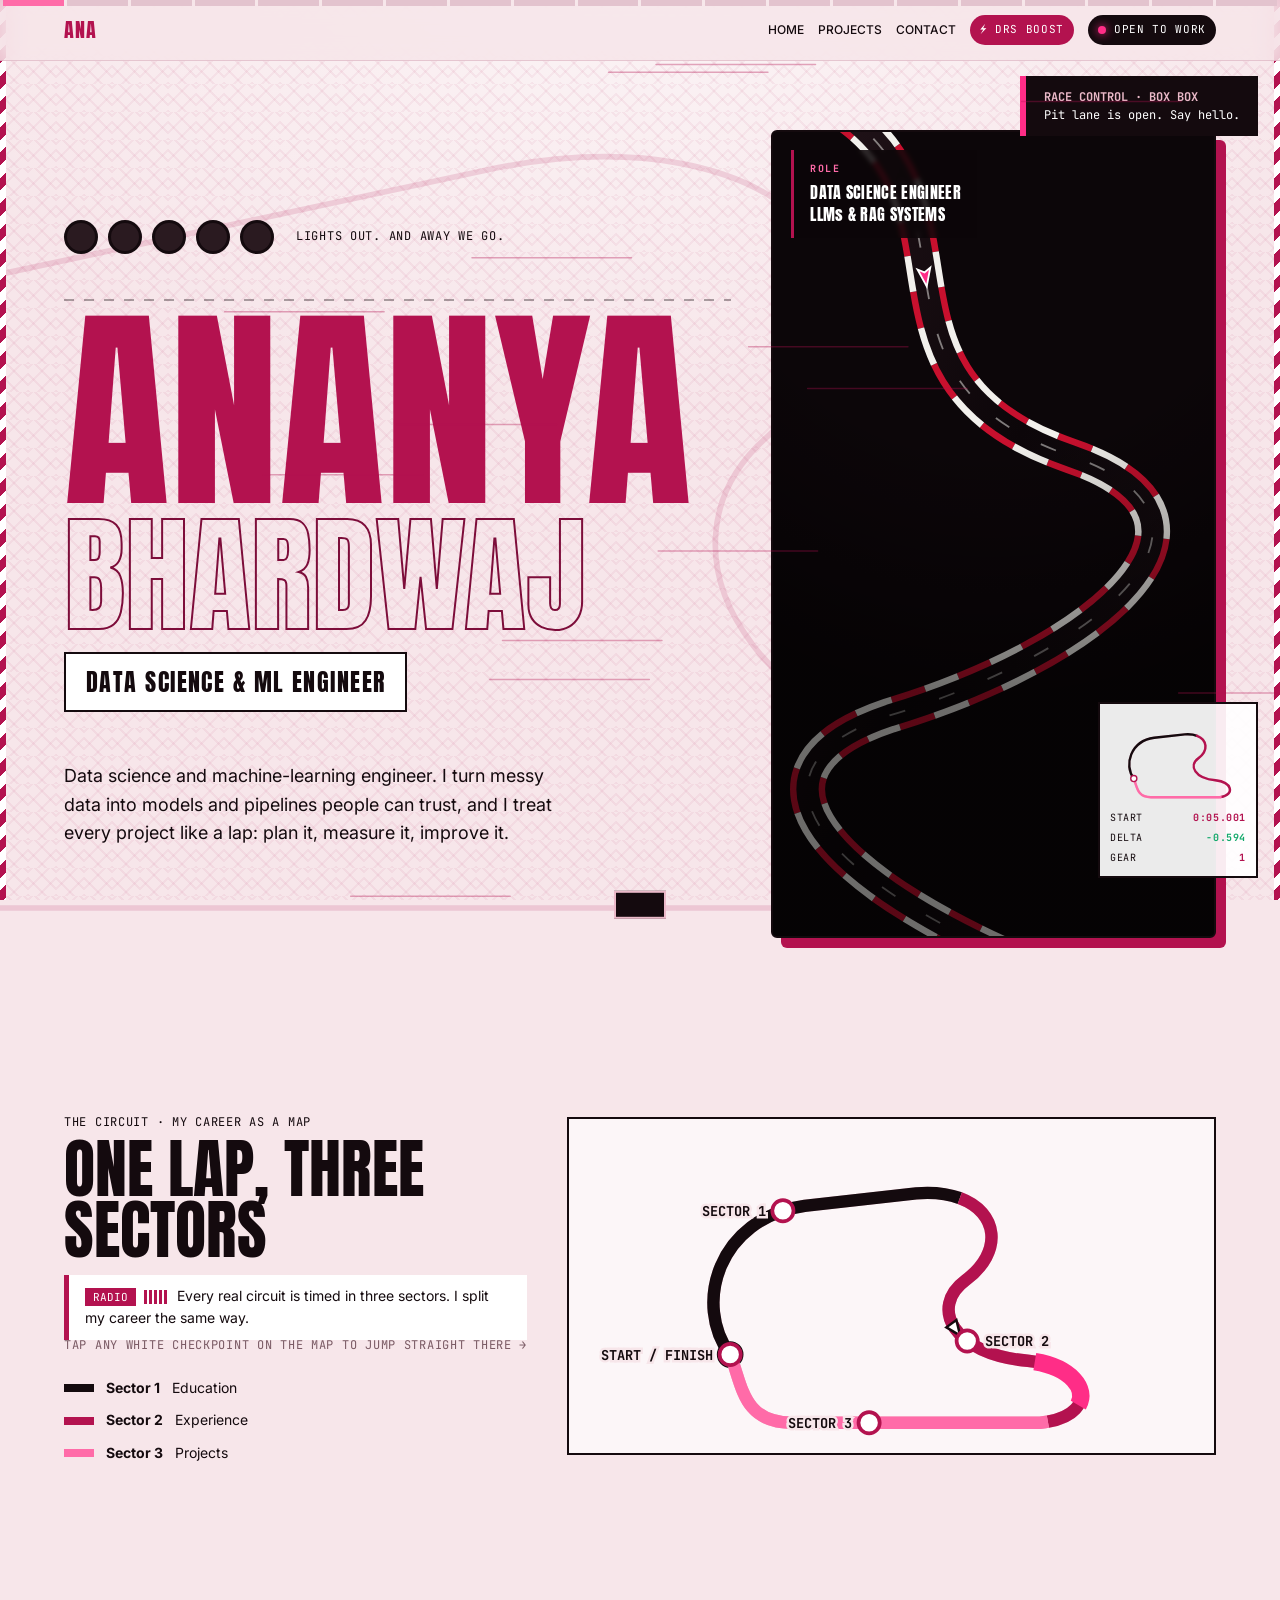
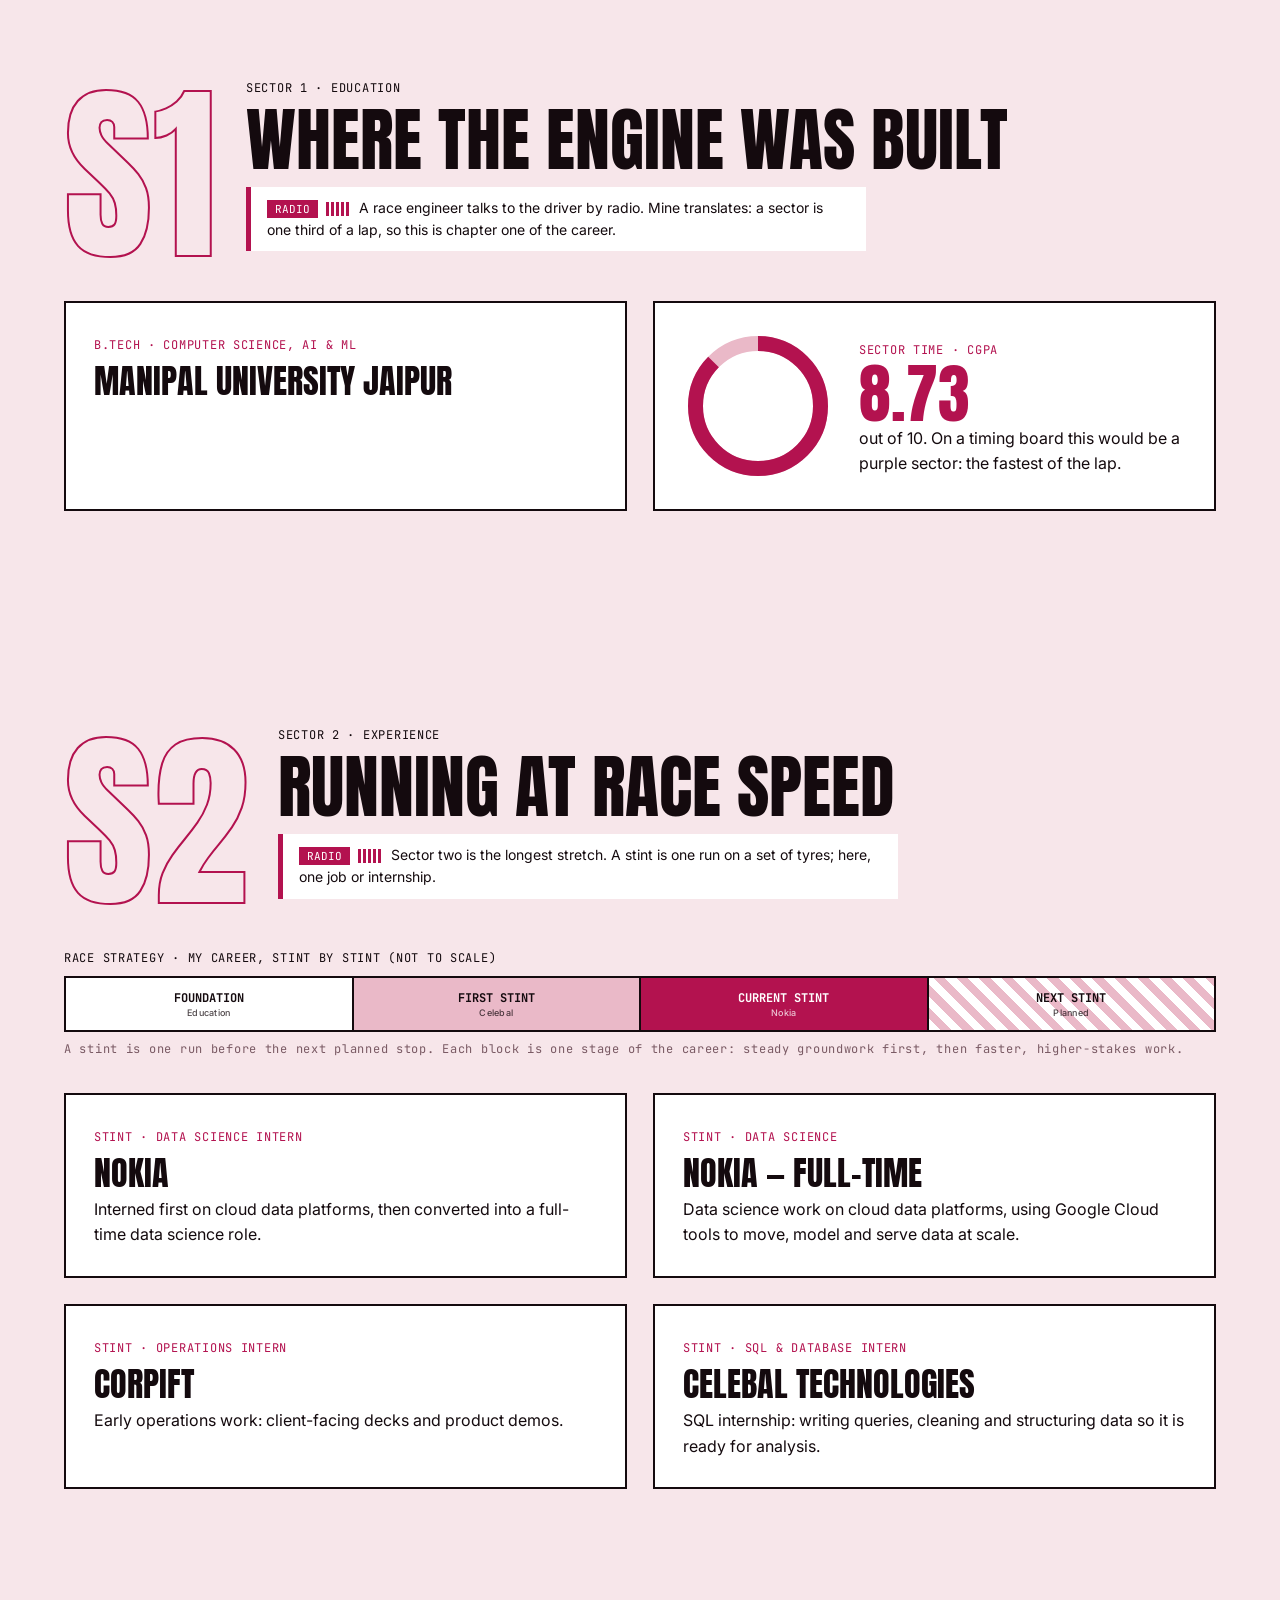
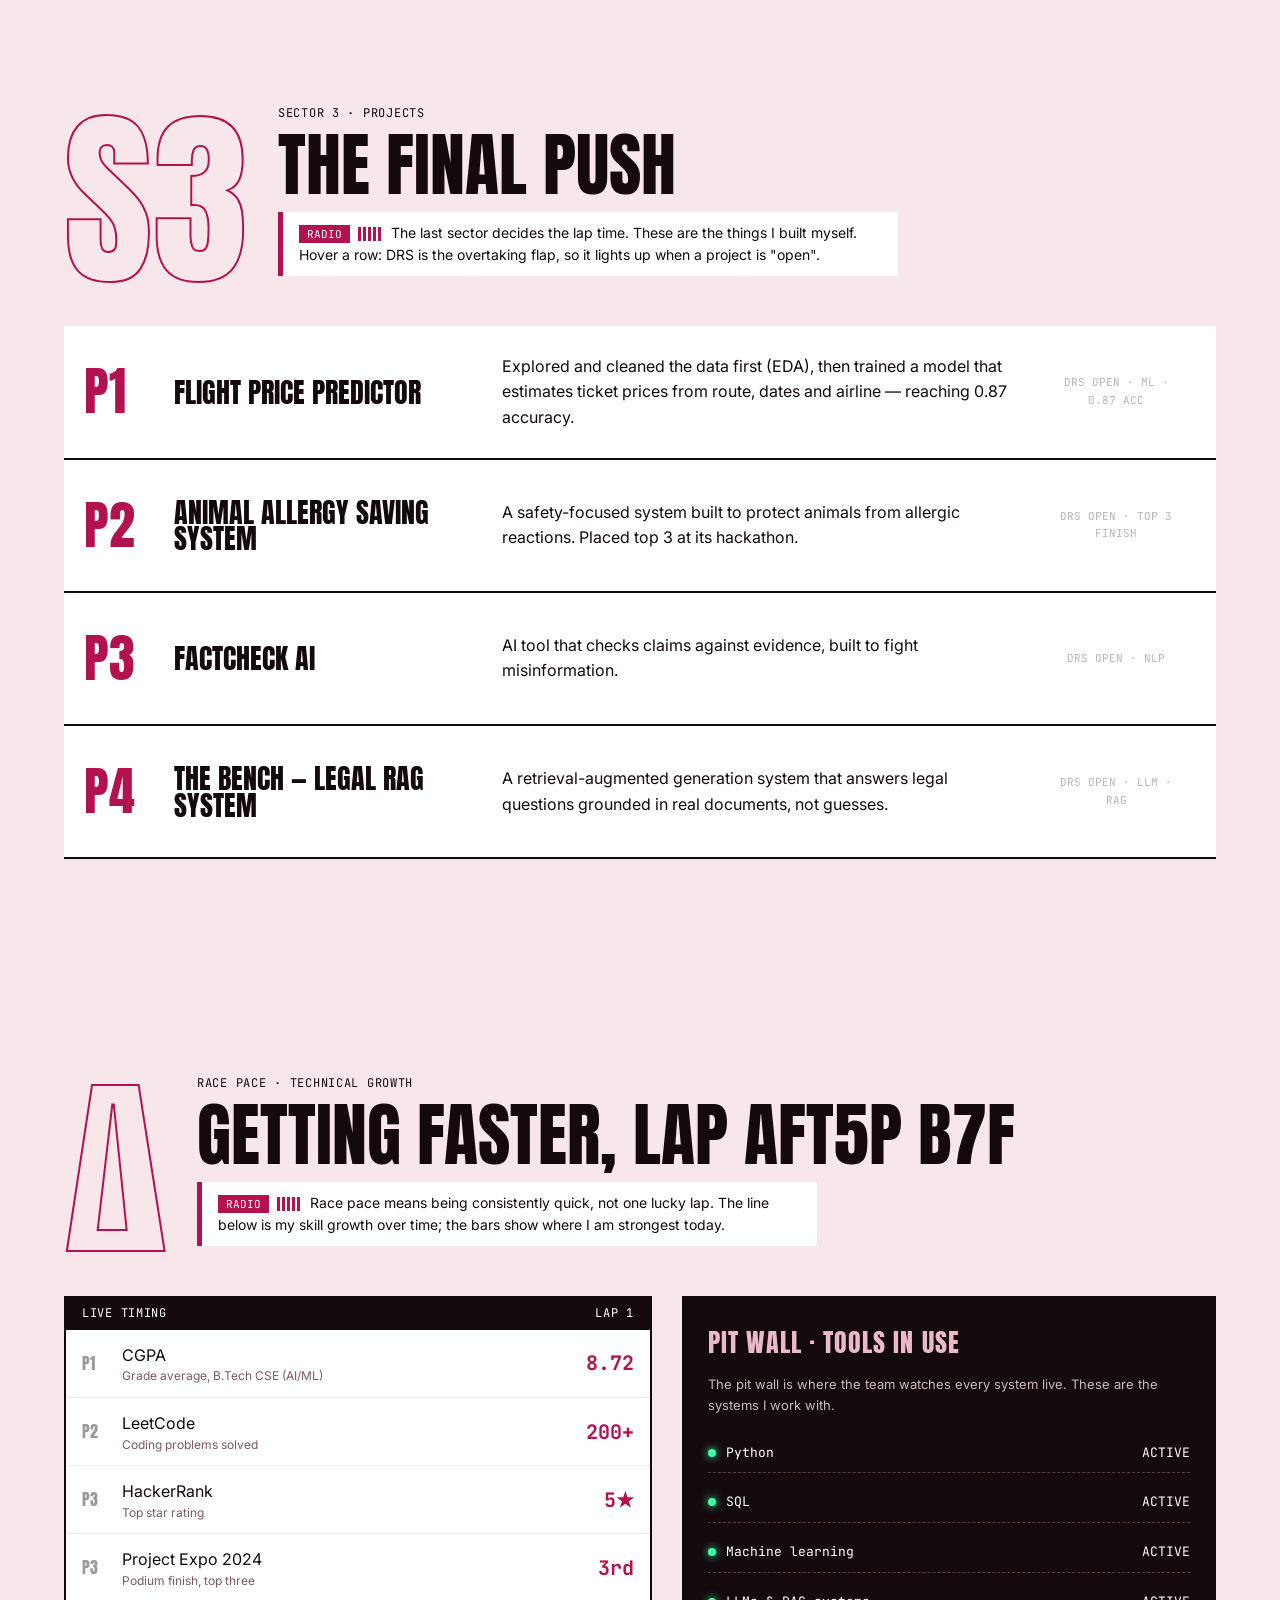
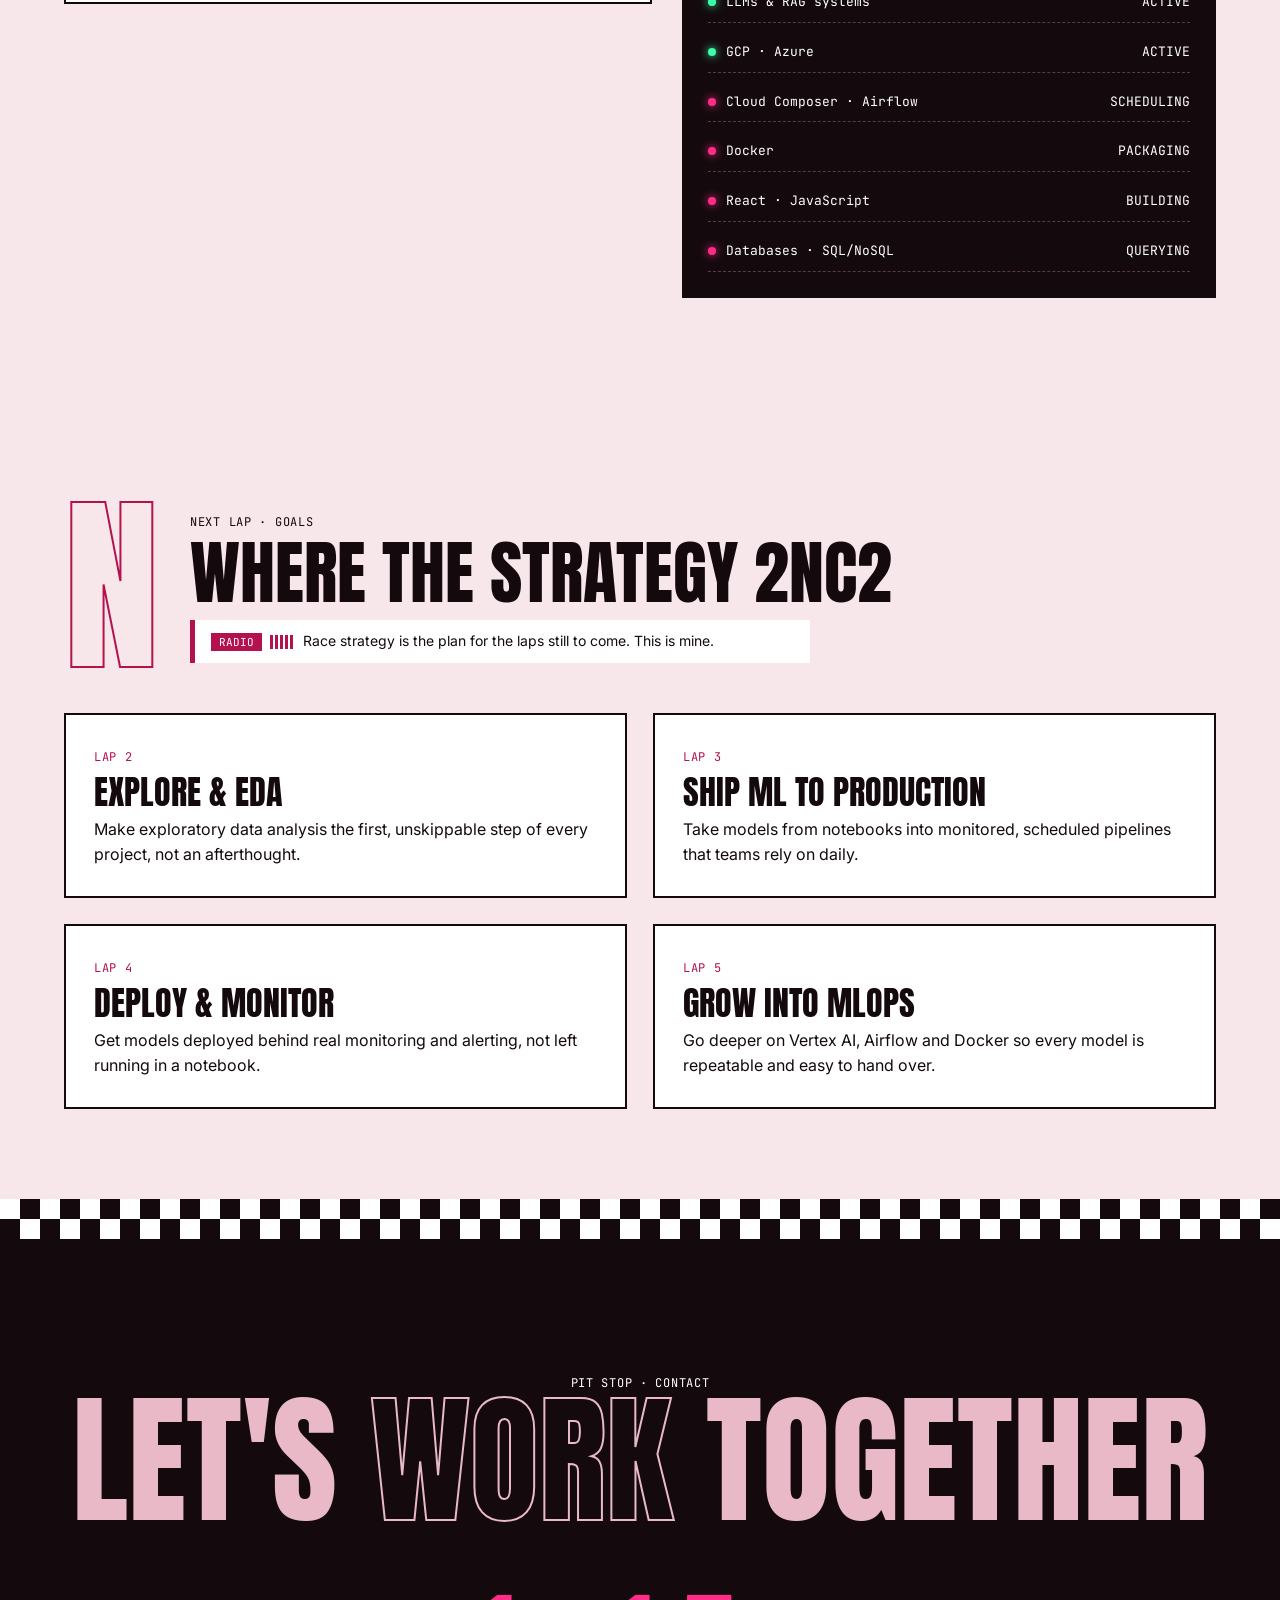
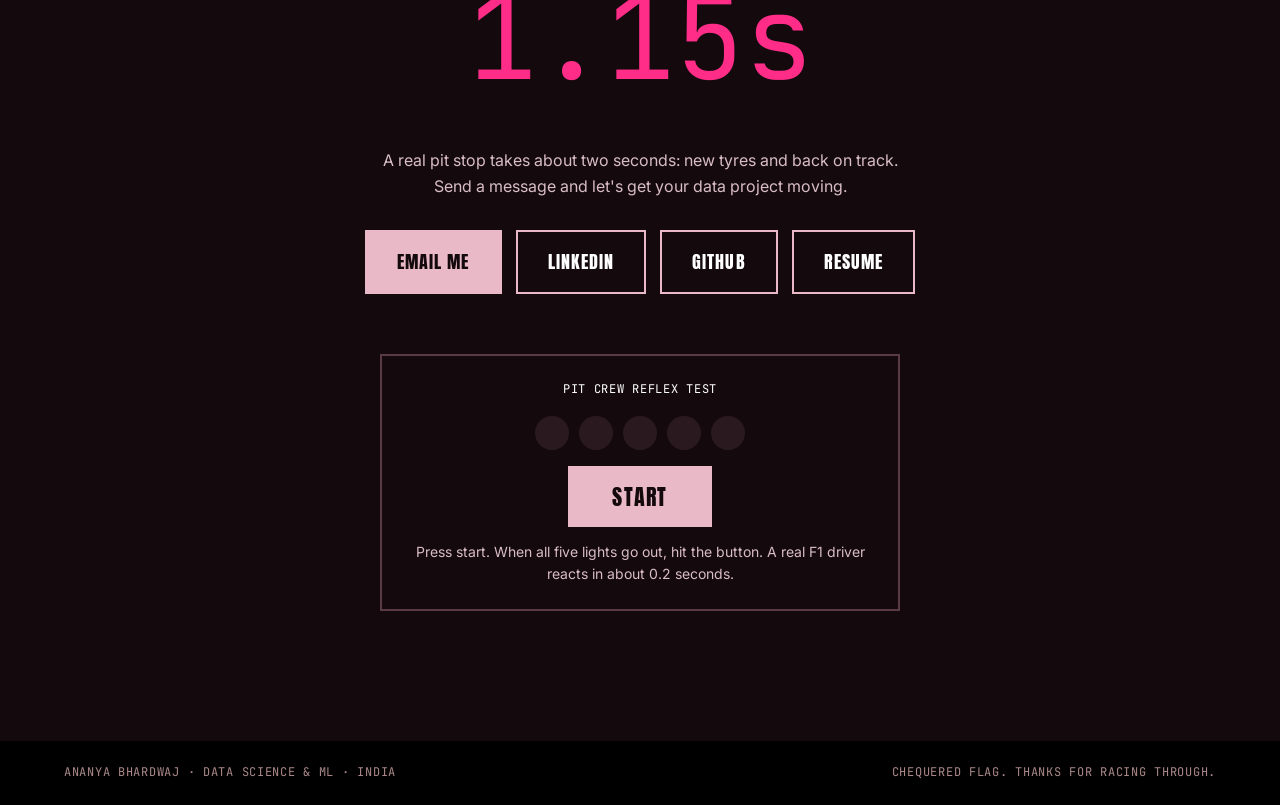
==== commit e76f9f2e: "Update Ananya F1 portfolio" ====
--- a/index.html
+++ b/index.html
@@ -3,181 +3,14 @@
 <head>
 <meta charset="utf-8">
 <meta name="viewport" content="width=device-width, initial-scale=1">
-<title>Ananya Bhardwaj — AI Engineer</title>
-<meta name="description" content="Ananya Bhardwaj — Computer Science (AIML) graduate working across AI engineering, LLMs, RAG, frontend, databases and cloud.">
-<link href="https://fonts.googleapis.com/css2?family=Anton&family=Inter:wght@400;500;700&family=JetBrains+Mono:wght@400;700&display=swap" rel="stylesheet">
-<style>
-:root{--bg:#f7e6ea;--pk:#eab9c8;--mg:#b3124f;--dk:#7d0d3a;--ink:#140a0e;--w:#fff}
-*{box-sizing:border-box;margin:0;padding:0}
-html{scroll-behavior:smooth}
-body{background:var(--bg);color:var(--ink);font:16px/1.6 Inter,system-ui,sans-serif;overflow-x:hidden}
-html.nc,html.nc *{cursor:none!important}
-body:before{content:"";position:fixed;inset:0;z-index:-2;background-color:var(--bg);background-image:repeating-linear-gradient(45deg,rgba(179,18,79,.06) 0 2px,transparent 2px 12px),repeating-linear-gradient(-45deg,rgba(179,18,79,.05) 0 2px,transparent 2px 12px),radial-gradient(1300px 750px at 50% -6%,rgba(255,255,255,.6),transparent 62%);background-size:28px 28px,28px 28px,100% 100%;animation:weave 46s linear infinite}
-.kerb{position:fixed;top:0;bottom:0;width:6px;z-index:6;pointer-events:none;background:repeating-linear-gradient(135deg,var(--mg) 0 9px,#fff 9px 18px)}
-.kerb.l{left:0}.kerb.r{right:0}
-@keyframes weave{to{background-position:280px 280px,-280px 280px,0 0}}
-body:after{content:"";position:fixed;left:0;right:0;top:-160px;height:160px;z-index:50;pointer-events:none;background:linear-gradient(transparent,rgba(179,18,79,.09),transparent);animation:scan 7s linear infinite}
-@keyframes scan{to{top:100%}}
-a{color:inherit;text-decoration:none}
-.d{font-family:Anton,Impact,sans-serif;text-transform:uppercase;font-weight:400;line-height:.95}
-.m{font-family:'JetBrains Mono',monospace;font-size:12px;letter-spacing:.06em}
-nav{position:fixed;top:0;left:0;right:0;z-index:40;display:flex;justify-content:space-between;align-items:center;padding:14px 5vw;background:rgba(247,230,234,.82);backdrop-filter:blur(10px);border-bottom:1px solid rgba(125,13,58,.15)}
-nav b{font-family:Anton;letter-spacing:.06em;font-weight:400;font-size:20px;color:var(--mg)}
-nav div{display:flex;gap:22px;align-items:center}nav a.act:after{width:100%}
-nav a.l{font-size:13px;font-weight:500;position:relative}
-nav a.l:after{content:"";position:absolute;left:0;bottom:-4px;height:2px;width:0;background:var(--mg);transition:.3s}
-nav a.l:hover:after{width:100%}
-.pill{display:flex;gap:8px;align-items:center;background:var(--ink);color:#fff;padding:6px 14px;border-radius:99px}
-.pill i,.st i{width:8px;height:8px;border-radius:50%;background:#ff2d87;box-shadow:0 0 10px #ff2d87;animation:bl 1.2s infinite}
-@keyframes bl{50%{opacity:.25}}
-section,header{padding:120px 5vw 90px;position:relative}
-.hero{min-height:100vh;display:grid;grid-template-columns:1.5fr 1fr;gap:40px;align-items:center;padding-top:130px}
-.lights{display:flex;gap:10px;margin-bottom:26px;align-items:center}
-.lights u{width:34px;height:34px;border-radius:50%;background:#2a1a20;border:3px solid var(--ink);transition:.15s}
-.lights u.on{background:#ff1f4b;box-shadow:0 0 22px #ff1f4b}
-.lights span{margin-left:12px}
-h1 span{display:block;opacity:0;transform:translateY(50px);transition:1s cubic-bezier(.2,.8,.2,1)}
-h1 .a{font-size:clamp(76px,17vw,250px);color:var(--mg)}
-h1 .b{font-size:clamp(46px,10vw,150px);color:transparent;-webkit-text-stroke:2px var(--dk);transition-delay:.15s}
-.go h1 span{opacity:1;transform:none}
-.sub{max-width:520px;margin-top:22px;font-size:18px}
-.board{background:var(--w);border:2px solid var(--ink);box-shadow:10px 10px 0 var(--mg);opacity:0;transform:translateX(40px);transition:1s .4s}
-.go .board{opacity:1;transform:none}
-.board h4{background:var(--ink);color:#fff;padding:10px 16px;display:flex;justify-content:space-between;font-weight:400}
-.row{display:grid;grid-template-columns:30px 1fr auto;gap:10px;padding:13px 16px;border-bottom:1px solid #eee;align-items:center;transition:.25s}
-.row:hover{background:var(--pk);transform:translateX(6px)}
-.row small{display:block;color:#7a5a64;font-size:12px;line-height:1.3}
-.row b{font-family:'JetBrains Mono';font-size:20px;color:var(--mg)}
-.row em{font-style:normal;font-family:Anton;color:#999}
-.telewrap{grid-column:1/-1;position:relative;width:100%;height:130px;border-top:2px solid var(--ink);border-bottom:2px solid var(--ink);background:rgba(255,255,255,.55)}
-.tel{width:100%;height:100%;display:block}
-.tel-read{position:absolute;right:14px;top:10px;display:flex;gap:16px;font:700 11px 'JetBrains Mono',monospace;color:var(--dk);z-index:2;text-align:center}
-.tel-read b{display:block;color:var(--mg);font-size:15px;font-family:Anton,sans-serif;font-weight:400}
-.strip{position:relative;height:26px;margin:14px 0 2px;overflow:hidden}
-.strip .track-ln{position:absolute;left:0;right:0;bottom:5px;height:2px;background:repeating-linear-gradient(90deg,var(--ink) 0 10px,transparent 10px 20px);opacity:.35}
-.lcar{position:absolute;left:-90px;bottom:0;width:76px;opacity:0}
-.hero.go .lcar{animation:launch 1.9s .1s cubic-bezier(.22,.8,.13,1) forwards}
-@keyframes launch{0%{left:-90px;opacity:1}82%{opacity:1}100%{left:104%;opacity:0}}
-.hero{position:relative}.hero-track{position:absolute;inset:0;width:100%;height:100%;z-index:-1;pointer-events:none}.hero-track path{fill:none;stroke:var(--mg);stroke-width:3;opacity:.14;stroke-dasharray:1200;stroke-dashoffset:1200;animation:htd 3.2s .5s ease forwards}@keyframes htd{to{stroke-dashoffset:0}}.role{position:relative;display:inline-block;overflow:hidden;border:2px solid var(--ink);padding:9px 20px;margin:16px 0 20px;background:#fff}.role b{position:relative;z-index:1;font-family:Anton;font-weight:400;font-size:clamp(16px,2.1vw,24px);letter-spacing:.06em}.role i{position:absolute;inset:0;background:linear-gradient(100deg,transparent,rgba(179,18,79,.35),transparent);transform:translateX(-130%);animation:sweep 3s ease-in-out infinite}@keyframes sweep{to{transform:translateX(130%)}}.gloss{grid-column:1/-1;background:#fff;border:2px solid var(--ink);margin-top:6px}.gloss h4{background:var(--ink);color:#fff;padding:10px 16px;font-family:Anton;font-weight:400;letter-spacing:.05em;display:flex;justify-content:space-between}.gitem{display:grid;grid-template-columns:44px 130px 1fr;gap:14px;align-items:center;padding:12px 16px;border-bottom:1px solid #eee;font-size:14px}.gitem:last-child{border-bottom:0}.gitem em{font-style:normal;font-family:Anton;color:var(--mg);font-size:20px}.gitem b{font-family:Anton;font-weight:400;letter-spacing:.03em}
-.guide div{padding:12px 16px;border-left:4px solid var(--mg);background:rgba(255,255,255,.6);font-size:14px;line-height:1.4}
-.guide b{display:block;font-family:Anton;font-weight:400;font-size:18px;letter-spacing:.04em;color:var(--dk)}
-.tick{background:var(--ink);color:#fff;overflow:hidden;white-space:nowrap;padding:14px 0;transform:rotate(-1deg);margin:20px -2vw}
-.tick div{display:inline-block;animation:mq 26s linear infinite;font-family:Anton;font-size:26px;letter-spacing:.05em}
-.tick span{color:var(--pk);margin:0 26px}
-@keyframes mq{to{transform:translateX(-50%)}}
-.sh{display:grid;grid-template-columns:auto 1fr;gap:30px;align-items:end;margin-bottom:50px}
-.sh>b{font-family:Anton;font-weight:400;font-size:clamp(90px,15vw,220px);line-height:.8;color:transparent;-webkit-text-stroke:2px var(--mg)}
-.sh h2{font-size:clamp(34px,5.5vw,76px);margin:6px 0 14px}
-.radio{background:var(--w);border-left:5px solid var(--mg);padding:10px 16px;max-width:620px;font-size:14px}
-.radio i{font-style:normal;font-family:'JetBrains Mono';font-size:11px;background:var(--mg);color:#fff;padding:2px 8px;margin-right:8px}
-.g2{display:grid;grid-template-columns:1fr 1fr;gap:26px}
-.card{background:var(--w);border:2px solid var(--ink);padding:28px;position:relative;transition:.3s}
-.card:hover{transform:translate(-4px,-4px);box-shadow:8px 8px 0 var(--mg)}
-.card h3{font-size:34px;margin:8px 0}
-.card .m{color:var(--mg)}
-.ring{display:flex;gap:26px;align-items:center}
-.ring svg{width:150px;flex:none;transform:rotate(-90deg)}
-.ring circle{fill:none;stroke-width:12}
-.ring .t{stroke:var(--pk)}
-.ring .v{stroke:var(--mg);stroke-dasharray:314;stroke-dashoffset:314;transition:2s .3s cubic-bezier(.3,.7,.2,1)}
-.ring.in .v{stroke-dashoffset:calc(314 - 314*.873)}
-.big{font-family:Anton;font-size:64px;line-height:1;color:var(--mg)}
-.stint{display:grid;gap:26px}
-.stint .card{border-left:10px solid var(--mg)}
-.pit{background:var(--ink);color:#fff;padding:26px;display:grid;gap:10px;align-content:start}
-.pit h4{font-family:Anton;font-weight:400;font-size:26px;letter-spacing:.04em;color:var(--pk)}
-.pit p{font-size:13px;color:#cbb;margin-bottom:8px}
-.st{display:flex;justify-content:space-between;align-items:center;padding:9px 0;border-bottom:1px dashed #5a3a46;font-family:'JetBrains Mono';font-size:13px}
-.st i{display:inline-block;margin-right:10px;background:#3dffa8;box-shadow:0 0 9px #3dffa8}
-.st i.p{background:#ff2d87;box-shadow:0 0 9px #ff2d87}
-.lb .r{display:grid;grid-template-columns:70px 1.2fr 2fr 160px;gap:20px;align-items:center;padding:24px 20px;border-bottom:2px solid var(--ink);background:var(--w);position:relative;overflow:hidden;transition:.35s}
-.lb .r:before{content:"";position:absolute;inset:0;background:var(--mg);transform:translateX(-101%);transition:.45s cubic-bezier(.2,.8,.2,1);z-index:0}
-.lb .r>*{position:relative;z-index:1;transition:color .3s}
-.lb .r:hover:before{transform:none}
-.lb .r:hover>*{color:#fff}
-.lb .r:hover .drs{opacity:1}
-.lb .n{font-family:Anton;font-size:52px;color:var(--mg)}
-.lb h3{font-size:28px}
-.drs{border:2px solid #fff;padding:4px 10px;text-align:center;opacity:.3;font-family:'JetBrains Mono';font-size:11px;transition:.3s}
-.podium{margin-top:26px;display:flex;gap:22px;align-items:center;background:var(--pk);border:2px solid var(--ink);padding:22px}
-.podium b{font-family:Anton;font-weight:400;font-size:72px;color:var(--dk);line-height:1}
-.pace{display:grid;grid-template-columns:1.1fr 1fr;gap:30px}
-.chart{background:var(--w);border:2px solid var(--ink);padding:20px}
-.chart svg{width:100%;height:auto}
-.chart path.ln{fill:none;stroke:var(--mg);stroke-width:4;stroke-dasharray:1;stroke-dashoffset:1;transition:2.6s ease}
-.chart.in path.ln{stroke-dashoffset:0}
-.chart path.ar{fill:rgba(179,18,79,.12);opacity:0;transition:1s 2s}
-.chart.in path.ar{opacity:1}
-.bar{margin:0 0 16px}
-.bar div{display:flex;justify-content:space-between;font-size:14px;font-weight:500}
-.bar u{display:block;height:12px;background:var(--pk);margin-top:5px}
-.bar u i{display:block;height:100%;width:0;background:repeating-linear-gradient(90deg,var(--mg) 0 10px,var(--dk) 10px 12px);transition:1.6s cubic-bezier(.3,.7,.2,1)}
-.in .bar u i{width:var(--w)}
-.ers{margin-top:26px}
-.ers u{display:block;height:16px;background:#fff;border:2px solid var(--ink);margin-top:6px}
-.ers u i{display:block;height:100%;width:0;background:var(--mg);transition:2s}
-.in .ers u i{width:78%}
-.stop{background:var(--ink);color:#fff;text-align:center;padding:130px 5vw}
-.stop h2{font-size:clamp(50px,11vw,170px);color:var(--pk)}
-.stop h2 em{font-style:normal;color:transparent;-webkit-text-stroke:2px var(--pk)}
-.clock{font-family:'JetBrains Mono';font-size:clamp(50px,9vw,120px);color:#ff2d87;margin:18px 0}
-.stop p{max-width:520px;margin:0 auto 30px;color:#d9bcc6}
-.btns{display:flex;gap:14px;justify-content:center;flex-wrap:wrap}
-.btns a{padding:16px 30px;border:2px solid var(--pk);font-family:Anton;letter-spacing:.06em;font-size:18px;transition:.25s}
-.btns a:first-child,.btns a:hover{background:var(--pk);color:var(--ink)}
-.btns a:hover{background:#fff;transform:translateY(-4px)}
-footer{background:#000;color:#a88;padding:22px 5vw;display:flex;justify-content:space-between;flex-wrap:wrap;gap:10px}
-.map{position:fixed;right:22px;bottom:22px;z-index:30;width:160px;background:rgba(255,255,255,.92);border:2px solid var(--ink);padding:10px}
-.map svg{width:100%;display:block}
-.map .m{display:flex;justify-content:space-between;font-size:10px;margin-top:4px}
-.map .m b{color:var(--mg)}
-.tp{fill:none;stroke-width:7;stroke-linecap:round;stroke-dasharray:100 200;stroke-dashoffset:300;animation:dr 2.4s .3s forwards}
-@keyframes dr{to{stroke-dashoffset:var(--o)}}
-#cur{position:fixed;left:0;top:0;z-index:99;pointer-events:none;opacity:0;transition:opacity .3s}
-#cur.on{opacity:1}
-#cur svg{width:30px;height:48px;margin:-24px 0 0 -15px;display:block;filter:drop-shadow(0 0 2px #fff) drop-shadow(0 2px 3px rgba(0,0,0,.5));transition:scale .2s}
-#cur.h svg{scale:1.4}
-#cur b{position:absolute;left:20px;top:12px;font:700 10px 'JetBrains Mono',monospace;background:var(--ink);color:#fff;padding:2px 6px;white-space:nowrap}
-#cur.h b{background:#ff2d87}
-#trail{position:fixed;inset:0;z-index:98;pointer-events:none}
-.sl{position:fixed;top:0;left:0;right:0;z-index:60;height:6px;display:flex;gap:3px;padding:0 3px}
-.sl i{flex:1;background:#e3c3ce;transition:.12s}.sl i.on{background:#ff6ba8}.sl i.on.q{background:var(--mg)}.sl i.on.z{background:var(--ink)}
-.rc{position:fixed;right:22px;top:76px;z-index:45;background:var(--ink);color:#fff;padding:12px 18px;max-width:300px;font:12px/1.5 'JetBrains Mono',monospace;border-left:6px solid #ff2d87;transform:translateX(130%);transition:.5s}
-.rc.s{transform:none}.rc b{display:block;color:var(--pk)}
-.flash{position:fixed;inset:0;z-index:80;pointer-events:none;opacity:0;background:radial-gradient(circle at 50% 40%,rgba(255,45,135,.38),transparent 62%);transition:opacity .18s}
-.flash.on{opacity:1}
-.toast{position:fixed;left:50%;bottom:26px;transform:translate(-50%,160%);background:var(--ink);color:#fff;padding:12px 24px;font-family:Anton;font-weight:400;letter-spacing:.05em;z-index:90;border:2px solid var(--pk);transition:.45s cubic-bezier(.3,.8,.2,1)}
-.toast.show{transform:translate(-50%,0)}
-.circ-in{display:grid;grid-template-columns:1fr 1.4fr;gap:40px;align-items:center}
-.circ h2{font-size:clamp(34px,5vw,64px);margin:6px 0 14px}
-.lg{list-style:none;margin-top:22px;display:grid;gap:10px}.lg li{display:flex;gap:12px;align-items:center;font-size:14px}.lg i{width:30px;height:8px;flex:none}
-#big{width:100%;background:rgba(255,255,255,.65);border:2px solid var(--ink)}
-.bp{stroke-dasharray:100 200;stroke-dashoffset:var(--o);opacity:0}.in .bp{opacity:1;animation:gr 2s both}
-@keyframes gr{from{stroke-dasharray:0 300}}
-.mt{font:700 11px 'JetBrains Mono',monospace;fill:#140a0e;paint-order:stroke;stroke:#f7e6ea;stroke-width:4px}
-.strat{margin-bottom:34px}.sb{display:flex;height:56px;border:2px solid var(--ink);margin:8px 0;background:#fff}
-.sb span{flex:1;background:var(--c,#fff);display:flex;flex-direction:column;gap:2px;align-items:center;justify-content:center;font:700 12px 'JetBrains Mono',monospace;border-right:2px solid var(--ink);transform-origin:left;transform:scaleX(0);transition:1s cubic-bezier(.3,.7,.2,1);text-align:center;padding:4px}.sb span small{font:500 9px/1 Inter,sans-serif;letter-spacing:.03em;opacity:.75}
-.in .sb span{transform:none}.sb span:nth-child(2){transition-delay:.4s}.sb span:nth-child(3){transition-delay:.8s}.sb span:nth-child(4){transition-delay:1.2s}
-.sb .pl{background:repeating-linear-gradient(45deg,#fff 0 8px,var(--pk) 8px 16px);border:0}
-.tag{font:700 9px 'JetBrains Mono',monospace;font-style:normal;padding:2px 6px;margin-left:8px;border:1px solid var(--mg);color:var(--mg);vertical-align:middle}
-.tag.g{border-color:#12a86a;color:#12a86a}
-.tyl{color:#7a5a64;margin-top:6px}
-.secs{display:grid;grid-template-columns:repeat(3,1fr);gap:4px;padding:12px 16px 4px}.secs span{background:var(--c);color:#fff;font:700 11px 'JetBrains Mono',monospace;text-align:center;padding:5px;animation:bl 3s infinite}
-.wv{display:inline-flex;gap:2px;align-items:center;height:14px;margin-right:10px;vertical-align:middle}.wv u{width:3px;height:100%;background:var(--mg);animation:wv .9s ease-in-out infinite}.wv u:nth-child(2n){animation-delay:.2s}.wv u:nth-child(3n){animation-delay:.45s}@keyframes wv{50%{transform:scaleY(.2)}}
-.chk{height:40px;background:conic-gradient(#140a0e 25%,#fff 0 50%,#140a0e 0 75%,#fff 0) 0 0/40px 40px;animation:ck 3s linear infinite}@keyframes ck{to{background-position:80px 0}}
-.rg{max-width:520px;margin:60px auto 0;border:2px solid #5a3a46;padding:24px}.ll{display:flex;gap:10px;justify-content:center;margin:16px 0}.ll u{width:34px;height:34px;border-radius:50%;background:#2a1a20;transition:.1s}.ll u.on{background:#ff1f4b;box-shadow:0 0 20px #ff1f4b}
-#rb{background:var(--pk);color:var(--ink);border:0;padding:14px 44px;font:22px Anton,Impact,sans-serif;letter-spacing:.06em;transition:.2s}#rb:hover{background:#fff;transform:scale(1.05)}#rr{margin-top:14px;color:#d9bcc6;font-size:14px}
-.map #dl{color:#12a86a}
-.rv{opacity:0;transform:translateY(34px);transition:.9s cubic-bezier(.2,.8,.2,1)}
-.rv.in{opacity:1;transform:none}
-@media(max-height:780px){.map{display:none}}@media(pointer:coarse){#cur,#trail{display:none}}
-@media(max-width:900px){nav div{gap:14px;overflow-x:auto;max-width:72vw}nav a.l{font-size:11px;white-space:nowrap}nav b{font-size:16px}.hero,.g2,.pace{grid-template-columns:1fr}.guide{grid-template-columns:1fr 1fr}.lb .r{grid-template-columns:50px 1fr}.lb .r p,.lb .drs{grid-column:2}.map{display:none}.sh{grid-template-columns:1fr}.circ-in{grid-template-columns:1fr}.rc{top:64px}}
-@media(prefers-reduced-motion:reduce){*,:before,:after{animation:none!important;transition:none!important}.rv,h1 span,.board{opacity:1;transform:none}}
-</style>
+<title>Ananya Bhardwaj — Data Science & ML</title>
+<meta name="description" content="Ananya Bhardwaj, data science and ML engineer. Portfolio told as a race lap.">
+<link rel="stylesheet" href="style.css">
 </head>
-<body>
+<body data-page="index.html">
 <canvas id="trail"></canvas>
 <div class="kerb l"></div><div class="kerb r"></div>
+
 <div id="cur"><svg viewBox="0 0 40 64">
 <rect x="5" y="2" width="30" height="4" rx="1" fill="#140a0e" stroke="#fff" stroke-width=".8"/>
 <rect x="2" y="8" width="6" height="12" rx="2" fill="#140a0e" stroke="#fff" stroke-width=".8"/>
@@ -189,17 +22,21 @@
 <rect x="0" y="40" width="7" height="13" rx="2" fill="#140a0e" stroke="#fff" stroke-width=".8"/>
 <rect x="33" y="40" width="7" height="13" rx="2" fill="#140a0e" stroke="#fff" stroke-width=".8"/>
 <rect x="11" y="56" width="18" height="4" rx="1" fill="#140a0e" stroke="#fff" stroke-width=".8"/>
-</svg><b id="spd">0 KM/H</b></div>
+</svg></div>
+
 <div class="sl" id="sl"></div>
 <div class="rc" id="rc"></div>
 <div class="flash" id="flash"></div>
 <div class="toast" id="toast"></div>
 
 <nav>
-  <b>A.BHARDWAJ</b>
+  <b>ANA</b>
   <div>
-    <a class="l act" href="index.html">HOME</a><a class="l" href="projects.html">PROJECTS</a><a class="l" href="about.html">ABOUT</a><a class="l" href="design.html">MEDIA</a><a class="l" href="work-with-me.html">WORK WITH ME</a><a class="l" href="contact.html">CONTACT</a>
-    <button id="drs" class="pill m" style="background:var(--mg);border:0">⚡ DRS BOOST</button><a class="pill m" href="#pit"><i></i>OPEN TO WORK</a>
+    <a class="l act" href="index.html">HOME</a>
+    <a class="l" href="projects.html">PROJECTS</a>
+    <a class="l" href="contact.html">CONTACT</a>
+    <button id="drs" class="pill m" style="background:var(--mg);border:0">⚡ DRS BOOST</button>
+    <a class="pill m" href="#pit"><i></i>OPEN TO WORK</a>
   </div>
 </nav>
 
@@ -211,188 +48,217 @@
     <path class="tp" style="--o:100;stroke:#ff6ba8" d="M70 190C40 150 60 80 130 70L220 60C280 55 300 100 260 130C230 152 250 190 310 195C360 200 370 240 320 245L120 245C80 245 80 215 70 190Z" pathLength="300"/>
     <circle id="dot" r="9" fill="#fff" stroke="#b3124f" stroke-width="4"/>
   </svg>
-  <div class="m"><span id="sec">START</span><b id="lap">0:00.000</b></div><div class="m"><span>DELTA</span><b id="dl">-0.000</b></div><div class="m"><span>GEAR</span><b id="gear">1</b></div>
+  <div class="m"><span id="sec">START</span><b id="lap">0:00.000</b></div>
+  <div class="m"><span>DELTA</span><b id="dl">-0.000</b></div>
+  <div class="m"><span>GEAR</span><b id="gear">1</b></div>
 </aside>
 
 <header class="hero" id="top">
-  <svg class="hero-track" viewBox="0 0 900 520" preserveAspectRatio="xMaxYMid slice" aria-hidden="true"><path pathLength="1200" d="M60 420C10 330 60 180 200 150L480 90C640 55 720 150 630 230C560 292 630 400 780 410C860 415 880 470 800 478L180 478C100 478 100 450 60 420Z"/></svg>
-  <div>
+  <svg class="hero-track" viewBox="0 0 900 520" preserveAspectRatio="xMaxYMid slice" aria-hidden="true">
+    <path pathLength="1200" d="M60 420C10 330 60 180 200 150L480 90C640 55 720 150 630 230C560 292 630 400 780 410C860 415 880 470 800 478L180 478C100 478 100 450 60 420Z"/>
+  </svg>
+
+  <div class="hero-copy">
     <div class="lights"><u></u><u></u><u></u><u></u><u></u><span class="m" id="ltxt">LIGHTS ARE COMING ON…</span></div>
     <div class="strip"><span class="track-ln"></span><svg class="lcar" viewBox="0 0 120 40" aria-hidden="true"><rect x="10" y="26" width="14" height="4" fill="#140a0e"/><rect x="96" y="26" width="14" height="4" fill="#140a0e"/><path d="M14 24 L30 14 L70 12 L92 18 L104 24 L104 28 L14 28Z" fill="#b3124f" stroke="#140a0e" stroke-width="1.5"/><circle cx="28" cy="30" r="8" fill="#140a0e"/><circle cx="92" cy="30" r="8" fill="#140a0e"/></svg></div>
     <h1 class="d"><span class="a">Ananya</span><span class="b">Bhardwaj</span></h1>
-    <div class="role"><b>AI ENGINEER · LLMs &amp; RAG SYSTEMS</b><i></i></div>
-    <p class="sub">Computer Science (AIML) graduate working across AI engineering, LLMs & RAG, frontend development, databases, web design and cloud.</p>
-  </div>
-  <div class="board">
-    <h4 class="d m"><span>LIVE TIMING</span><span>LAP 1</span></h4>
-    <div class="row"><em>P1</em><span>CGPA<small>Grade average, B.Tech CSE (AIML)</small></span><b data-n="8.73" data-d="2">0</b></div>
-    <div class="row"><em>P2</em><span>LeetCode<small>Coding problems solved</small></span><b data-n="200" data-x="+">0</b></div>
-    <div class="row"><em>P3</em><span>HackerRank<small>Top star rating</small></span><b data-n="5" data-x="★">0</b></div>
-    <div class="row"><em>P3</em><span>Project Expo 2024<small>Podium finish, top three</small></span><b>3rd</b></div>
-</div>
-  <div class="telewrap"><canvas class="tel" id="tel"></canvas><div class="tel-read"><span>SPD<b id="rspd">0</b></span><span>THR<b id="rthr">0%</b></span><span>BRK<b id="rbrk">0%</b></span></div></div>
-  <div class="gloss">
-    <h4><span>QUICK GLOSSARY</span><span>F1 → PLAIN ENGLISH</span></h4>
-    <div class="gitem"><em>01</em><b>SECTOR</b><span>One third of a lap — one chapter of the story below.</span></div>
-    <div class="gitem"><em>02</em><b>LAP TIME</b><span>The result of a run — a key number or outcome.</span></div>
-    <div class="gitem"><em>03</em><b>PODIUM</b><span>Finishing in the top three — an award I've actually won.</span></div>
-    <div class="gitem"><em>04</em><b>PIT STOP</b><span>A short planned stop — here, how to reach me.</span></div>
-  </div>
+    <div class="role"><b>DATA SCIENCE &amp; ML ENGINEER</b><i></i></div>
+    <p class="sub">Data science and machine-learning engineer. I turn messy data into models and pipelines people can trust, and I treat every project like a lap: plan it, measure it, improve it.</p>
+  </div>
+
+  <div class="hero-side">
+    <!-- track-type visual -->
+    <div class="hero-visual" aria-hidden="true">
+      <svg class="hv-svg" viewBox="0 0 340 620" preserveAspectRatio="xMidYMid slice">
+        <defs>
+          <path id="hv-trk" pathLength="400" d="M46 -20C170 55 55 190 230 250C370 298 255 400 90 450C-30 490 30 570 190 640"/>
+          <linearGradient id="hv-asphalt" x1="0" y1="0" x2="1" y2="1">
+            <stop offset="0" stop-color="#221319"/>
+            <stop offset=".5" stop-color="#0c0609"/>
+            <stop offset="1" stop-color="#1a0f14"/>
+          </linearGradient>
+        </defs>
+        <use href="#hv-trk" class="hv-kerbR" fill="none"/>
+        <use href="#hv-trk" class="hv-kerbW" fill="none"/>
+        <use href="#hv-trk" class="hv-road" fill="none"/>
+        <use href="#hv-trk" class="hv-line" fill="none"/>
+        <path class="hv-car" d="M8 0L-6 -5L-3 0L-6 5Z" fill="#ff2d87" stroke="#fff" stroke-width="1.4">
+          <animateMotion dur="4.2s" repeatCount="indefinite" rotate="auto"><mpath href="#hv-trk"/></animateMotion>
+        </path>
+      </svg>
+      <div class="hv-tag">
+        <span class="hv-kicker">ROLE</span>
+        <b>DATA SCIENCE ENGINEER</b>
+        <b>LLMs &amp; RAG SYSTEMS</b>
+      </div>
+    </div>
+
+  </div>
+
 </header>
 
-<div class="tick"><div><span>200+ LEETCODE PROBLEMS</span>★<span>HACKERRANK 5★</span>★<span>3RD PLACE PROJECT EXPO 2024</span>★<span>8.73 CGPA</span>★<span>GCP · BIGQUERY · VERTEX AI</span>★<span>200+ LEETCODE PROBLEMS</span>★<span>HACKERRANK 5★</span>★<span>3RD PLACE PROJECT EXPO 2024</span>★<span>8.73 CGPA</span>★<span>GCP · BIGQUERY · VERTEX AI</span>★</div></div>
-
-<section class="circ" id="circ" data-s="THE CIRCUIT"><div class="circ-in rv"><div><small class="m">THE CIRCUIT · MY CAREER AS A MAP</small><h2 class="d">One lap, three sectors</h2><p class="radio"><i>RADIO</i>Every real circuit is timed in three sectors. I split my career the same way.</p><p class="m tyl" style="margin:-4px 0 18px">TAP ANY WHITE CHECKPOINT ON THE MAP TO JUMP STRAIGHT THERE →</p>
-<ul class="lg"><li><i style="background:#140a0e"></i><b>Sector 1</b> Education — B.Tech, 8.73 CGPA</li><li><i style="background:#b3124f"></i><b>Sector 2</b> Experience — Celebal, then Nokia</li><li><i style="background:#ff6ba8"></i><b>Sector 3</b> Projects — four builds, one podium</li><li><i style="background:#ff2d87;height:12px"></i><b>DRS zone</b> Fastest stretch — cloud data work at Nokia</li></ul></div>
-<svg id="big" viewBox="-60 0 520 270"><defs><pattern id="chk" width="8" height="8" patternUnits="userSpaceOnUse" patternTransform="rotate(45)"><rect width="8" height="8" fill="#fff"/><rect width="4" height="4" fill="#140a0e"/><rect x="4" y="4" width="4" height="4" fill="#140a0e"/></pattern><path id="bigp" pathLength="300" d="M70 190C40 150 60 80 130 70L220 60C280 55 300 100 260 130C230 152 250 190 310 195C360 200 370 240 320 245L120 245C80 245 80 215 70 190Z"/></defs>
-<use href="#bigp" fill="none" stroke="#eab9c8" stroke-width="10" stroke-linecap="round"/><circle cx="70" cy="190" r="10" fill="url(#chk)" stroke="#140a0e" stroke-width="1.5"/>
-<use href="#bigp" class="bp" fill="none" stroke-width="10" style="--o:300;stroke:#140a0e"/><use href="#bigp" class="bp" fill="none" stroke-width="10" style="--o:200;stroke:#b3124f"/><use href="#bigp" class="bp" fill="none" stroke-width="10" style="--o:100;stroke:#ff6ba8"/><use href="#bigp" class="bp" fill="none" stroke-width="14" style="--o:-170;stroke:#ff2d87;stroke-dasharray:20 280"/>
-<path d="M6 0L-6 -5L-6 5Z" fill="#fff" stroke="#140a0e" stroke-width="2"><animateMotion dur="10s" repeatCount="indefinite" rotate="auto"><mpath href="#bigp"/></animateMotion></path></svg></div></section>
+<!-- marquee: GCP / BigQuery / Vertex AI removed -->
+<section class="circ" id="circ" data-s="THE CIRCUIT">
+  <div class="circ-in rv">
+    <div>
+      <small class="m">THE CIRCUIT · MY CAREER AS A MAP</small>
+      <h2 class="d">One lap, three sectors</h2>
+      <p class="radio"><i>RADIO</i>Every real circuit is timed in three sectors. I split my career the same way.</p>
+      <p class="m tyl" style="margin:-4px 0 18px">TAP ANY WHITE CHECKPOINT ON THE MAP TO JUMP STRAIGHT THERE →</p>
+      <ul class="lg">
+        <li><i style="background:#140a0e"></i><b>Sector 1</b> Education</li>
+        <li><i style="background:#b3124f"></i><b>Sector 2</b> Experience</li>
+        <li><i style="background:#ff6ba8"></i><b>Sector 3</b> Projects</li>
+      </ul>
+    </div>
+    <svg id="big" viewBox="-60 0 520 270">
+      <defs>
+        <pattern id="chk" width="8" height="8" patternUnits="userSpaceOnUse" patternTransform="rotate(45)">
+          <rect width="8" height="8" fill="#fff"/><rect width="4" height="4" fill="#140a0e"/>
+          <rect x="4" y="4" width="4" height="4" fill="#140a0e"/>
+        </pattern>
+        <path id="bigp" pathLength="300" d="M70 190C40 150 60 80 130 70L220 60C280 55 300 100 260 130C230 152 250 190 310 195C360 200 370 240 320 245L120 245C80 245 80 215 70 190Z"/>
+      </defs>
+      <use href="#bigp" fill="none" stroke="#eab9c8" stroke-width="10" stroke-linecap="round"/>
+      <circle cx="70" cy="190" r="10" fill="url(#chk)" stroke="#140a0e" stroke-width="1.5"/>
+      <use href="#bigp" class="bp" fill="none" stroke-width="10" style="--o:300;stroke:#140a0e"/>
+      <use href="#bigp" class="bp" fill="none" stroke-width="10" style="--o:200;stroke:#b3124f"/>
+      <use href="#bigp" class="bp" fill="none" stroke-width="10" style="--o:100;stroke:#ff6ba8"/>
+      <use href="#bigp" class="bp" fill="none" stroke-width="14" style="--o:-170;stroke:#ff2d87;stroke-dasharray:20 280"/>
+      <path d="M6 0L-6 -5L-6 5Z" fill="#fff" stroke="#140a0e" stroke-width="2">
+        <animateMotion dur="10s" repeatCount="indefinite" rotate="auto">
+          <mpath href="#bigp"/>
+        </animateMotion>
+      </path>
+    </svg>
+  </div>
+</section>
 
 <section id="s1" data-s="SECTOR 1">
-  <div class="sh rv"><b>S1</b><div><small class="m">SECTOR 1 · EDUCATION</small><h2 class="d">Where the engine was built</h2><p class="radio"><i>RADIO</i>A race engineer talks to the driver by radio. Mine translates: a sector is one third of a lap, so this is chapter one of the career.</p></div></div>
+  <div class="sh rv"><b>S1</b><div>
+    <small class="m">SECTOR 1 · EDUCATION</small>
+    <h2 class="d">Where the engine was built</h2>
+    <p class="radio"><i>RADIO</i>A race engineer talks to the driver by radio. Mine translates: a sector is one third of a lap, so this is chapter one of the career.</p>
+  </div></div>
   <div class="g2">
-    <div class="card rv"><span class="m">B.TECH · COMPUTER SCIENCE, AI &amp; ML</span><h3 class="d">Manipal University Jaipur</h3><p>Four years of core computer science with a specialisation in artificial intelligence and machine learning: algorithms, statistics, and building models end to end.</p></div>
-    <div class="card rv ring"><svg viewBox="0 0 120 120"><circle class="t" cx="60" cy="60" r="50"/><circle class="v" cx="60" cy="60" r="50"/></svg><div><span class="m">SECTOR TIME · CGPA</span><div class="big" data-n="8.73" data-d="2">0</div><p>out of 10. On a timing board this would be a purple sector: the fastest of the lap.</p></div></div>
+    <div class="card rv"><span class="m">B.TECH · COMPUTER SCIENCE, AI &amp; ML</span><h3 class="d">Manipal University Jaipur</h3></div>
+    <div class="card rv ring">
+      <svg viewBox="0 0 120 120"><circle class="t" cx="60" cy="60" r="50"/><circle class="v" cx="60" cy="60" r="50"/></svg>
+      <div><span class="m">SECTOR TIME · CGPA</span><div class="big" data-n="8.73" data-d="2">0</div><p>out of 10. On a timing board this would be a purple sector: the fastest of the lap.</p></div>
+    </div>
   </div>
 </section>
 
 <section id="s2" data-s="SECTOR 2">
-  <div class="sh rv"><b>S2</b><div><small class="m">SECTOR 2 · EXPERIENCE</small><h2 class="d">Running at race speed</h2><p class="radio"><i>RADIO</i>Sector two is the longest stretch. A stint is one run on a set of tyres; here, one job or internship.</p></div></div>
-  <div class="strat rv"><div class="m">RACE STRATEGY · MY CAREER, STINT BY STINT (NOT TO SCALE)</div><div class="sb"><span style="--c:#fff">FOUNDATION<small>Education</small></span><span style="--c:var(--pk)">FIRST STINT<small>Celebal</small></span><span style="--c:var(--mg);color:#fff">CURRENT STINT<small>Nokia</small></span><span class="pl">NEXT STINT<small>Planned</small></span></div><div class="m tyl">A stint is one run before the next planned stop. Each block is one stage of the career: steady groundwork first, then faster, higher-stakes work.</div></div>
+  <div class="sh rv"><b>S2</b><div>
+    <small class="m">SECTOR 2 · EXPERIENCE</small>
+    <h2 class="d">Running at race speed</h2>
+    <p class="radio"><i>RADIO</i>Sector two is the longest stretch. A stint is one run on a set of tyres; here, one job or internship.</p>
+  </div></div>
+  <div class="strat rv">
+    <div class="m">RACE STRATEGY · MY CAREER, STINT BY STINT (NOT TO SCALE)</div>
+    <div class="sb">
+      <span style="--c:#fff">FOUNDATION<small>Education</small></span>
+      <span style="--c:var(--pk)">FIRST STINT<small>Celebal</small></span>
+      <span style="--c:var(--mg);color:#fff">CURRENT STINT<small>Nokia</small></span>
+      <span class="pl">NEXT STINT<small>Planned</small></span>
+    </div>
+    <div class="m tyl">A stint is one run before the next planned stop. Each block is one stage of the career: steady groundwork first, then faster, higher-stakes work.</div>
+  </div>
   <div class="g2">
-    <div class="stint">
-      <div class="card rv"><span class="m">STINT 1 · INTERN</span><h3 class="d">Celebal Technologies</h3><p>SQL internship: writing queries, cleaning and structuring data so it is ready for analysis.</p></div>
-      <div class="card rv"><span class="m">STINT 2 · DATA SCIENCE</span><h3 class="d">Nokia</h3><p>Data science work on cloud data platforms, using Google Cloud tools to move, model and serve data at scale.</p></div>
-    </div>
-    <div class="pit rv"><h4>PIT WALL · TOOLS IN USE</h4><p>The pit wall is where the team watches every system live. These are the systems I work with.</p>
-      <div class="st"><span><i></i>Python</span><span>ACTIVE</span></div>
-      <div class="st"><span><i></i>SQL</span><span>ACTIVE</span></div>
-      <div class="st"><span><i></i>GCP · Azure · BigQuery</span><span>ACTIVE</span></div>
-      <div class="st"><span><i></i>Vertex AI</span><span>ACTIVE</span></div>
-      <div class="st"><span><i></i>LLMs &amp; RAG systems</span><span>ACTIVE</span></div>
-      <div class="st"><span><i class="p"></i>Cloud Composer · Airflow</span><span>SCHEDULING</span></div>
-      <div class="st"><span><i class="p"></i>Docker</span><span>PACKAGING</span></div>
-      <div class="st"><span><i class="p"></i>ReactJS · JavaScript</span><span>BUILDING</span></div>
-      <div class="st"><span><i class="p"></i>Databases · SQL/NoSQL</span><span>QUERYING</span></div>
-    </div>
+    <div class="card rv"><span class="m">STINT · DATA SCIENCE INTERN</span><h3 class="d">Nokia</h3><p>Interned first on cloud data platforms, then converted into a full-time data science role.</p></div>
+    <div class="card rv"><span class="m">STINT · DATA SCIENCE</span><h3 class="d">Nokia — Full-Time</h3><p>Data science work on cloud data platforms, using Google Cloud tools to move, model and serve data at scale.</p></div>
+    <div class="card rv"><span class="m">STINT · OPERATIONS INTERN</span><h3 class="d">Corpift</h3><p>Early operations work: client-facing decks and product demos.</p></div>
+    <div class="card rv"><span class="m">STINT · SQL &amp; DATABASE INTERN</span><h3 class="d">Celebal Technologies</h3><p>SQL internship: writing queries, cleaning and structuring data so it is ready for analysis.</p></div>
   </div>
 </section>
 
 <section id="s3" data-s="SECTOR 3">
-  <div class="sh rv"><b>S3</b><div><small class="m">SECTOR 3 · PROJECTS</small><h2 class="d">The final push</h2><p class="radio"><i>RADIO</i>The last sector decides the lap time. These are the things I built myself. Hover a row: DRS is the overtaking flap, so it lights up when a project is "open".</p></div></div>
+  <div class="sh rv"><b>S3</b><div>
+    <small class="m">SECTOR 3 · PROJECTS</small>
+    <h2 class="d">The final push</h2>
+    <p class="radio"><i>RADIO</i>The last sector decides the lap time. These are the things I built myself. Hover a row: DRS is the overtaking flap, so it lights up when a project is "open".</p>
+  </div></div>
   <div class="lb rv">
     <div class="r"><span class="n">P1</span><h3 class="d">Flight Price Predictor</h3><p>Explored and cleaned the data first (EDA), then trained a model that estimates ticket prices from route, dates and airline — reaching 0.87 accuracy.</p><span class="drs">DRS OPEN · ML · 0.87 ACC</span></div>
     <div class="r"><span class="n">P2</span><h3 class="d">Animal Allergy Saving System</h3><p>A safety-focused system built to protect animals from allergic reactions. Placed top 3 at its hackathon.</p><span class="drs">DRS OPEN · TOP 3 FINISH</span></div>
     <div class="r"><span class="n">P3</span><h3 class="d">FactCheck AI</h3><p>AI tool that checks claims against evidence, built to fight misinformation.</p><span class="drs">DRS OPEN · NLP</span></div>
-    <div class="r"><span class="n">P4</span><h3 class="d">Apollo — Legal RAG System</h3><p>A retrieval-augmented generation system that answers legal questions grounded in real documents, not guesses.</p><span class="drs">DRS OPEN · LLM · RAG</span></div>
-  </div>
-  <div class="podium rv"><b>P3</b><div><span class="m">PODIUM · PROJECT EXPO 2024</span><p>Third place at Project Expo 2024. On the podium, top three, out of everyone who entered.</p></div></div>
+    <div class="r"><span class="n">P4</span><h3 class="d">The Bench — Legal RAG System</h3><p>A retrieval-augmented generation system that answers legal questions grounded in real documents, not guesses.</p><span class="drs">DRS OPEN · LLM · RAG</span></div>
+  </div>
 </section>
 
 <section id="pace" data-s="RACE PACE">
-  <div class="sh rv"><b>Δ</b><div><small class="m">RACE PACE · TECHNICAL GROWTH</small><h2 class="d">Getting faster, lap after lap</h2><p class="radio"><i>RADIO</i>Race pace means being consistently quick, not one lucky lap. The line below is my skill growth over time; the bars show where I am strongest today.</p></div></div>
+  <div class="sh rv"><b>Δ</b><div>
+    <small class="m">RACE PACE · TECHNICAL GROWTH</small>
+    <h2 class="d">Getting faster, lap after lap</h2>
+    <p class="radio"><i>RADIO</i>Race pace means being consistently quick, not one lucky lap. The line below is my skill growth over time; the bars show where I am strongest today.</p>
+  </div></div>
   <div class="pace">
-    <div class="chart rv"><span class="m">TELEMETRY · SKILL LEVEL OVER TIME</span>
-      <svg viewBox="0 0 500 260"><g stroke="#eab9c8"><path d="M0 60H500M0 130H500M0 200H500" fill="none"/></g>
-      <path class="ar" d="M10 230C90 220 140 200 200 170S320 90 380 70 470 40 490 30V250H10Z"/>
-      <path class="ln" pathLength="1" d="M10 230C90 220 140 200 200 170S320 90 380 70 470 40 490 30"/>
-      <text x="14" y="252" font-size="11" font-family="monospace" fill="#7d0d3a">START</text><text x="410" y="252" font-size="11" font-family="monospace" fill="#7d0d3a">NOW</text></svg>
-      <div class="ers"><div class="m">ERS · EXTRA ENERGY SAVED FOR A PUSH: CURIOSITY</div><u><i></i></u></div>
-    </div>
-    <div class="rv">
-      <div class="bar"><div><span>Python <i class="tag c">core</i></span><span class="m">92</span></div><u><i style="--w:92%"></i></u></div>
-      <div class="bar"><div><span>SQL <i class="tag c">core</i></span><span class="m">90</span></div><u><i style="--w:90%"></i></u></div>
-      <div class="bar"><div><span>Machine learning <i class="tag c">core</i></span><span class="m">85</span></div><u><i style="--w:85%"></i></u></div>
-      <div class="bar"><div><span>LLMs &amp; RAG systems <i class="tag g">growing</i></span><span class="m">80</span></div><u><i style="--w:80%"></i></u></div>
-      <div class="bar"><div><span>GCP · Azure · Vertex AI <i class="tag c">core</i></span><span class="m">82</span></div><u><i style="--w:82%"></i></u></div>
-      <div class="bar"><div><span>Airflow · Cloud Composer <i class="tag c">core</i></span><span class="m">78</span></div><u><i style="--w:78%"></i></u></div>
-      <div class="bar"><div><span>ReactJS · JavaScript <i class="tag g">growing</i></span><span class="m">70</span></div><u><i style="--w:70%"></i></u></div>
-      <div class="bar"><div><span>Docker <i class="tag c">core</i></span><span class="m">74</span></div><u><i style="--w:74%"></i></u></div><p class="m tyl">CORE = tools I use daily &nbsp;·&nbsp; GROWING = newer skills I am building fast</p>
+    <div class="chart rv">
+      <h4 class="d m"><span>LIVE TIMING</span><span>LAP 1</span></h4>
+      <div class="row"><em>P1</em><span>CGPA<small>Grade average, B.Tech CSE (AI/ML)</small></span><b data-n="8.73" data-d="2">0</b></div>
+      <div class="row"><em>P2</em><span>LeetCode<small>Coding problems solved</small></span><b data-n="200" data-x="+">0</b></div>
+      <div class="row"><em>P3</em><span>HackerRank<small>Top star rating</small></span><b data-n="5" data-x="★">0</b></div>
+      <div class="row"><em>P3</em><span>Project Expo 2024<small>Podium finish, top three</small></span><b>3rd</b></div>
+    </div>
+    <div class="pit rv">
+      <h4>PIT WALL · TOOLS IN USE</h4>
+      <p>The pit wall is where the team watches every system live. These are the systems I work with.</p>
+      <div class="st"><span><i></i>Python</span><span>ACTIVE</span></div>
+      <div class="st"><span><i></i>SQL</span><span>ACTIVE</span></div>
+      <div class="st"><span><i></i>Machine learning</span><span>ACTIVE</span></div>
+      <div class="st"><span><i></i>LLMs &amp; RAG systems</span><span>ACTIVE</span></div>
+      <div class="st"><span><i></i>GCP · Azure</span><span>ACTIVE</span></div>
+      <div class="st"><span><i class="p"></i>Cloud Composer · Airflow</span><span>SCHEDULING</span></div>
+      <div class="st"><span><i class="p"></i>Docker</span><span>PACKAGING</span></div>
+      <div class="st"><span><i class="p"></i>React · JavaScript</span><span>BUILDING</span></div>
+      <div class="st"><span><i class="p"></i>Databases · SQL/NoSQL</span><span>QUERYING</span></div>
     </div>
   </div>
 </section>
 
 <section id="next" data-s="NEXT LAP">
-  <div class="sh rv"><b>N</b><div><small class="m">NEXT LAP · GOALS</small><h2 class="d">Where the strategy goes</h2><p class="radio"><i>RADIO</i>Race strategy is the plan for the laps still to come. This is mine.</p></div></div>
+  <div class="sh rv"><b>N</b><div>
+    <small class="m">NEXT LAP · GOALS</small>
+    <h2 class="d">Where the strategy goes</h2>
+    <p class="radio"><i>RADIO</i>Race strategy is the plan for the laps still to come. This is mine.</p>
+  </div></div>
   <div class="g2">
-    <div class="card rv"><span class="m">LAP 2</span><h3 class="d">Ship ML to production</h3><p>Take models from notebooks into monitored, scheduled pipelines that teams rely on daily.</p></div>
-    <div class="card rv"><span class="m">LAP 3</span><h3 class="d">Grow into MLOps</h3><p>Go deeper on Vertex AI, Airflow and Docker so every model is repeatable and easy to hand over.</p></div>
+    <div class="card rv"><span class="m">LAP 2</span><h3 class="d">Explore &amp; EDA</h3><p>Make exploratory data analysis the first, unskippable step of every project, not an afterthought.</p></div>
+    <div class="card rv"><span class="m">LAP 3</span><h3 class="d">Ship ML to production</h3><p>Take models from notebooks into monitored, scheduled pipelines that teams rely on daily.</p></div>
+    <div class="card rv"><span class="m">LAP 4</span><h3 class="d">Deploy &amp; monitor</h3><p>Get models deployed behind real monitoring and alerting, not left running in a notebook.</p></div>
+    <div class="card rv"><span class="m">LAP 5</span><h3 class="d">Grow into MLOps</h3><p>Go deeper on Vertex AI, Airflow and Docker so every model is repeatable and easy to hand over.</p></div>
   </div>
 </section>
 
 <div class="chk"></div>
+
 <section class="stop" id="pit" data-s="PIT STOP">
-  <div class="rv"><small class="m">PIT STOP · CONTACT</small>
-  <h2 class="d">Let's <em>work</em> together</h2>
-  <div class="clock" id="clk">0.00s</div>
-  <p>A real pit stop takes about two seconds: new tyres and back on track. Send a message and let's get your data project moving.</p>
-  <div class="btns"><a href="mailto:ananyabhardwaj.tech@gmail.com">EMAIL ME</a><a href="https://www.linkedin.com/in/ananyabhardwaj24/" target="_blank" rel="noreferrer">LINKEDIN</a><a href="https://github.com/ananya24bhardwaj25" target="_blank" rel="noreferrer">GITHUB</a><a href="assets/Ananya-Bhardwaj-Resume.pdf" target="_blank">RESUME</a></div>
-  <div class="rg"><div class="m">PIT CREW REFLEX TEST</div><div class="ll"><u></u><u></u><u></u><u></u><u></u></div><button id="rb">START</button><div id="rr">Press start. When all five lights go out, hit the button. A real F1 driver reacts in about 0.2 seconds.</div></div></div>
-</section>
-<footer class="m"><span>ANANYA BHARDWAJ · DATA SCIENCE &amp; ML · INDIA</span><span>CHEQUERED FLAG. THANKS FOR RACING THROUGH.</span></footer>
-
-<script>
-const $=s=>document.querySelector(s),$$=s=>[...document.querySelectorAll(s)];
-// start lights
-const L=$$('.lights u');let k=0;
-const iv=setInterval(()=>{if(k<5){L[k++].classList.add('on')}else{clearInterval(iv);setTimeout(()=>{L.forEach(x=>x.classList.remove('on'));$('.hero').classList.add('go');$('#ltxt').textContent='LIGHTS OUT. AND AWAY WE GO.'},600)}},420);
-setTimeout(()=>$('.hero').classList.add('go'),4200);
-// counters
-const cnt=e=>{const n=+e.dataset.n,d=+e.dataset.d||0,s=e.dataset.x||'',t=performance.now();(function f(x){const p=Math.min((x-t)/1800,1),v=n*(1-Math.pow(1-p,3));e.textContent=v.toFixed(d)+s;if(p<1)requestAnimationFrame(f)})(t)};
-// reveal
-const io=new IntersectionObserver(es=>es.forEach(e=>{if(e.isIntersecting){e.target.classList.add('in');io.unobserve(e.target)}}),{threshold:.2});
-$$('.rv').forEach(e=>io.observe(e));
-const io2=new IntersectionObserver(es=>es.forEach(e=>{if(e.isIntersecting){cnt(e.target);io2.unobserve(e.target)}}));
-$$('[data-n]').forEach(e=>io2.observe(e));
-// lap map + timer
-const trk=$('#trk'),len=trk.getTotalLength(),dot=$('#dot'),sec=$('#sec');
-const t0=performance.now(),rcE=$('#rc'),SL=[...Array(20)].map((_,i)=>{const e=document.createElement('i');e.className=i<8?'':i<14?'q':'z';$('#sl').append(e);return e});let last,rt;
-const MSG={'THE CIRCUIT':['GREEN FLAG','Track is clear. Lap started.'],'SECTOR 1':['PURPLE SECTOR','8.73 CGPA. Fastest split of the lap.'],'SECTOR 2':['DRS ENABLED','Cloud data work at speed.'],'SECTOR 3':['PODIUM','Project Expo 2024, 3rd place.'],'RACE PACE':['FASTEST LAP','Skills trending up.'],'NEXT LAP':['STRATEGY UPDATE','Next stint is being planned.'],'PIT STOP':['BOX BOX','Pit lane is open. Say hello.']};
-function tick(){const t=performance.now()-t0,m=Math.floor(t/60000),s=Math.floor(t/1000)%60,ms=Math.floor(t%1000);$('#lap').textContent=`${m}:${String(s).padStart(2,'0')}.${String(ms).padStart(3,'0')}`;requestAnimationFrame(tick)}tick();
-function upd(){const p=scrollY/Math.max(1,document.documentElement.scrollHeight-innerHeight),pt=trk.getPointAtLength(p*len);dot.setAttribute('cx',pt.x);dot.setAttribute('cy',pt.y);let c='START';$$('[data-s]').forEach(s=>{if(s.getBoundingClientRect().top<innerHeight*.5)c=s.dataset.s});if(c!==last){last=c;const q=MSG[c];if(q){rcE.innerHTML=`<b>RACE CONTROL · ${q[0]}</b>${q[1]}`;rcE.classList.add('s');clearTimeout(rt);rt=setTimeout(()=>rcE.classList.remove('s'),3800)}}sec.textContent=c;$('#gear').textContent=1+Math.min(7,Math.floor(p*8));SL.forEach((e,i)=>e.classList.toggle('on',i<p*20+1))}
-const bp=$('#bigp'),bl=bp.getTotalLength();
-[[0,'START / FINISH','#top'],[50,'S1 EDUCATION','#s1'],[150,'S2 EXPERIENCE','#s2'],[180,'DRS · NOKIA','#s2'],[250,'S3 PROJECTS','#s3']].forEach(([at,t,h])=>{const p=bp.getPointAtLength(at/300*bl),g=document.createElementNS('http://www.w3.org/2000/svg','a'),L=p.x<200;g.setAttribute('href',h);g.innerHTML=`<circle cx="${p.x}" cy="${p.y}" r="7" fill="#fff" stroke="#b3124f" stroke-width="3"><animate attributeName="r" values="6;9;6" dur="2s" repeatCount="indefinite"/></circle><text class="mt" x="${p.x+(L?-14:14)}" y="${p.y+4}" text-anchor="${L?'end':'start'}">${t}</text>`;$('#big').append(g)});
-addEventListener('scroll',upd,{passive:true});upd();
-// pit stop clock
-new IntersectionObserver((es,o)=>es.forEach(e=>{if(e.isIntersecting){o.disconnect();const t=performance.now();(function f(x){const p=Math.min((x-t)/2400,1);$('#clk').textContent=(p*2.4).toFixed(2)+'s';if(p<1)requestAnimationFrame(f)})(t)}}),{threshold:.6}).observe($('#clk'));
-// telemetry canvas
-const cv=$('#tel'),cx=cv.getContext('2d');let T=0;
-function rs(){cv.width=cv.offsetWidth*devicePixelRatio;cv.height=110*devicePixelRatio}rs();addEventListener('resize',rs);
-function draw(){T+=.03;const w=cv.width,h=cv.height;cx.clearRect(0,0,w,h);cx.lineWidth=2.5*devicePixelRatio;
-[['#b3124f',.5,1],['#140a0e',.3,2.2],['#ff6ba8',.2,3.4]].forEach(([c,a,f])=>{cx.beginPath();cx.strokeStyle=c;for(let x=0;x<w;x+=4){const u=x/w*9+T*f,y=h/2+Math.sin(u)*h*a*.5+Math.sin(u*2.7+f)*h*.12;x?cx.lineTo(x,y):cx.moveTo(x,y)}cx.stroke()});
-cx.fillStyle='#7d0d3a';cx.font=`${11*devicePixelRatio}px monospace`;cx.fillText('SPEED · THROTTLE · BRAKE (LIVE)',12*devicePixelRatio,18*devicePixelRatio);requestAnimationFrame(draw)}draw();
-// cursor: F1 car, turns toward movement, leaves a tyre trail, shows speed and DRS
-const cu=$('#cur'),svg=cu.firstElementChild,tr=$('#trail'),tc=tr.getContext('2d'),sp=$('#spd');let mx=0,my=0,x=0,y=0,a=0,ta=0,v=0,P=[],go=0,H=0,S=[],sv=0,ly=0;addEventListener('scroll',()=>{sv=Math.max(sv,Math.min(90,Math.abs(scrollY-ly)));ly=scrollY});addEventListener('mousedown',()=>{for(let i=0;i<18;i++){const r=Math.random()*6.28,q=2+Math.random()*4;S.push({x,y,vx:Math.cos(r)*q,vy:Math.sin(r)*q,l:1})}});
-const rz=()=>{tr.width=innerWidth;tr.height=innerHeight};rz();addEventListener('resize',rz);
-addEventListener('mousemove',e=>{mx=e.clientX;my=e.clientY;if(!go){go=1;x=mx;y=my;cu.classList.add('on');document.documentElement.classList.add('nc')}});
-document.addEventListener('mouseover',e=>{H=!!e.target.closest('a,.r,.card,.row');cu.classList.toggle('h',H)});
-(function f(){const dx=mx-x,dy=my-y,d=Math.hypot(dx,dy);x+=dx*.3;y+=dy*.3;v+=(d-v)*.15;
-if(d>2)ta=Math.atan2(dy,dx)*180/Math.PI+90;a+=((((ta-a)%360)+540)%360-180)*.2;
-cu.style.transform=`translate(${x}px,${y}px)`;svg.style.transform=`rotate(${a}deg)`;
-sp.textContent=H?'DRS OPEN':Math.round(v*9)+' KM/H';
-if(go)P.push({x,y,l:1});P=P.filter(p=>(p.l-=.035)>0);
-tc.clearRect(0,0,tr.width,tr.height);tc.lineCap='round';
-for(let i=1;i<P.length;i++){tc.strokeStyle=`rgba(179,18,79,${P[i].l*.55})`;tc.lineWidth=7*P[i].l;tc.beginPath();tc.moveTo(P[i-1].x,P[i-1].y);tc.lineTo(P[i].x,P[i].y);tc.stroke()}
-S=S.filter(p=>(p.l-=.03)>0);S.forEach(p=>{p.x+=p.vx;p.y+=p.vy;tc.fillStyle=`rgba(255,45,135,${p.l})`;tc.fillRect(p.x,p.y,3,3)});
-if(sv>6){tc.lineWidth=1.5;tc.strokeStyle=`rgba(179,18,79,${Math.min(sv/150,.4)})`;for(let i=0;i<sv/4;i++){const yy=Math.random()*tr.height,xx=Math.random()*tr.width;tc.beginPath();tc.moveTo(xx,yy);tc.lineTo(xx+sv*3,yy);tc.stroke()}}sv*=.9;
-requestAnimationFrame(f)})();
-
-// radio waveforms + heading decode
-$$('.radio i').forEach(i=>i.insertAdjacentHTML('afterend','<span class="wv"><u></u><u></u><u></u><u></u><u></u></span>'));
-const sc=e=>{const t=e.textContent,C='ABCDEFGHIJKLMNOPQRSTUVWXYZ0123456789';let n=0;const q=setInterval(()=>{e.textContent=[...t].map((c,i)=>c==' '||i<n?c:C[Math.random()*36|0]).join('');if((n+=.8)>t.length){e.textContent=t;clearInterval(q)}},35)};
-const so=new IntersectionObserver((es,o)=>es.forEach(e=>{if(e.isIntersecting){sc(e.target);o.unobserve(e.target)}}),{threshold:.6});$$('.sh h2,.circ h2').forEach(e=>so.observe(e));
-setInterval(()=>{$('#dl').textContent=(-(Math.random()*.6+.1)).toFixed(3)},500);
-// reaction test
-const RB=$('#rb'),RR=$('#rr'),LU=$$('.ll u');let st=0,tm=[],t1=0;const off=()=>LU.forEach(u=>u.classList.remove('on'));
-RB.onclick=()=>{if(st==0){st=1;off();RB.textContent='WAIT…';RR.textContent='Lights are coming on…';LU.forEach((u,i)=>tm.push(setTimeout(()=>u.classList.add('on'),i*600)));tm.push(setTimeout(()=>{off();t1=performance.now();st=2;RB.textContent='GO!'},3200+Math.random()*2000))}
-else if(st==1){tm.forEach(clearTimeout);tm=[];st=0;off();RB.textContent='START';RR.textContent='Jump start! You pressed before the lights went out. Try again.'}
-else{const ms=Math.round(performance.now()-t1);st=0;tm=[];RB.textContent='TRY AGAIN';RR.textContent=`Reaction: ${ms} ms. `+(ms<250?'Race-ready. F1 level.':ms<400?'Solid. A points finish.':'Warm up the tyres and go again.')}};
-
-function toast(msg,ms){const t=$('#toast');t.textContent=msg;t.classList.add('show');clearTimeout(t._k);t._k=setTimeout(()=>t.classList.remove('show'),ms)}
-$('#drs').onclick=()=>{const fl=$('#flash');fl.classList.add('on');setTimeout(()=>fl.classList.remove('on'),260);
-for(let i=0;i<46;i++){const r=Math.random()*6.28,q=3+Math.random()*7;S.push({x:innerWidth/2,y:innerHeight*.35,vx:Math.cos(r)*q,vy:Math.sin(r)*q,l:1})}
-toast('DRS ACTIVATED · OVERTAKE MODE',1800)};
-</script>
+  <div class="rv">
+    <small class="m">PIT STOP · CONTACT</small>
+    <h2 class="d">Let's <em>work</em> together</h2>
+    <div class="clock" id="clk">0.00s</div>
+    <p>A real pit stop takes about two seconds: new tyres and back on track. Send a message and let's get your data project moving.</p>
+    <div class="btns">
+      <a href="mailto:ananyabhardwaj.tech@gmail.com">EMAIL ME</a>
+      <a href="https://www.linkedin.com/in/ananyabhardwaj24/" target="_blank" rel="noreferrer">LINKEDIN</a>
+      <a href="https://github.com/ananya24bhardwaj25" target="_blank" rel="noreferrer">GITHUB</a>
+      <a href="assets/Ananya-Bhardwaj-Resume.pdf" target="_blank">RESUME</a>
+    </div>
+    <div class="rg">
+      <div class="m">PIT CREW REFLEX TEST</div>
+      <div class="ll"><u></u><u></u><u></u><u></u><u></u></div>
+      <button id="rb">START</button>
+      <div id="rr">Press start. When all five lights go out, hit the button. A real F1 driver reacts in about 0.2 seconds.</div>
+    </div>
+  </div>
+</section>
+
+<footer class="m">
+  <span>ANANYA BHARDWAJ · DATA SCIENCE &amp; ML · INDIA</span>
+  <span>CHEQUERED FLAG. THANKS FOR RACING THROUGH.</span>
+</footer>
+
+<script src="main.js"></script>
 </body>
 </html>
--- a/style.css
+++ b/style.css
@@ -0,0 +1,231 @@
+@import url('https://fonts.googleapis.com/css2?family=Anton&family=Inter:wght@400;500;700&family=JetBrains+Mono:wght@400;700&display=swap');
+:root{--bg:#f7e6ea;--pk:#eab9c8;--mg:#b3124f;--dk:#7d0d3a;--ink:#140a0e;--w:#fff}
+*{box-sizing:border-box;margin:0;padding:0}
+html{scroll-behavior:smooth}
+body{background:var(--bg);color:var(--ink);font:16px/1.6 Inter,system-ui,sans-serif;overflow-x:hidden}
+html.nc,html.nc *{cursor:none!important}
+body:before{content:"";position:fixed;inset:0;z-index:-2;background-color:var(--bg);background-image:repeating-linear-gradient(45deg,rgba(179,18,79,.06) 0 2px,transparent 2px 12px),repeating-linear-gradient(-45deg,rgba(179,18,79,.05) 0 2px,transparent 2px 12px),radial-gradient(1300px 750px at 50% -6%,rgba(255,255,255,.6),transparent 62%);background-size:28px 28px,28px 28px,100% 100%;animation:weave 46s linear infinite}
+.kerb{position:fixed;top:0;bottom:0;width:6px;z-index:6;pointer-events:none;background:repeating-linear-gradient(135deg,var(--mg) 0 9px,#fff 9px 18px)}
+.kerb.l{left:0}.kerb.r{right:0}
+@keyframes weave{to{background-position:280px 280px,-280px 280px,0 0}}
+body:after{content:"";position:fixed;left:0;right:0;top:-160px;height:160px;z-index:50;pointer-events:none;background:linear-gradient(transparent,rgba(179,18,79,.09),transparent);animation:scan 7s linear infinite}
+@keyframes scan{to{top:100%}}
+a{color:inherit;text-decoration:none}
+button,input,textarea,select{font:inherit}
+.d{font-family:Anton,Impact,sans-serif;text-transform:uppercase;font-weight:400;line-height:.95}
+.m{font-family:'JetBrains Mono',monospace;font-size:12px;letter-spacing:.06em}
+nav{position:fixed;top:0;left:0;right:0;z-index:40;display:flex;flex-wrap:wrap;row-gap:8px;justify-content:space-between;align-items:center;padding:14px 5vw;background:rgba(247,230,234,.82);backdrop-filter:blur(10px);border-bottom:1px solid rgba(125,13,58,.15)}
+nav b{font-family:Anton;letter-spacing:.06em;font-weight:400;font-size:20px;color:var(--mg)}
+nav div{display:flex;flex-wrap:wrap;row-gap:8px;gap:22px;align-items:center}nav a.act:after{width:100%}
+nav a.l{font-size:13px;font-weight:500;position:relative}
+nav a.l:after{content:"";position:absolute;left:0;bottom:-4px;height:2px;width:0;background:var(--mg);transition:.3s}
+nav a.l:hover:after{width:100%}
+.pill{display:flex;gap:8px;align-items:center;background:var(--ink);color:#fff;padding:6px 14px;border-radius:99px}
+.pill i,.st i{width:8px;height:8px;border-radius:50%;background:#ff2d87;box-shadow:0 0 10px #ff2d87;animation:bl 1.2s infinite}
+@keyframes bl{50%{opacity:.25}}
+section,header{padding:120px 5vw 90px;position:relative}
+.hero{min-height:100vh;display:grid;grid-template-columns:1.5fr 1fr;gap:40px;align-items:stretch;padding-top:130px;padding-bottom:50px}
+.hero-copy{align-self:center}
+.hero-side{display:flex;flex-direction:column}
+.hero.page{min-height:0;padding-bottom:70px;align-items:start}
+.hero.page h1 .a{font-size:clamp(56px,11vw,160px)}
+.hero.page h1 .b{font-size:clamp(34px,7vw,96px)}
+.lights{display:flex;gap:10px;margin-bottom:26px;align-items:center}
+.lights u{width:34px;height:34px;border-radius:50%;background:#2a1a20;border:3px solid var(--ink);transition:.15s}
+.lights u.on{background:#ff1f4b;box-shadow:0 0 22px #ff1f4b}
+.lights span{margin-left:12px}
+h1 span{display:block;opacity:0;transform:translateY(50px);transition:1s cubic-bezier(.2,.8,.2,1)}
+h1 .a{font-size:clamp(76px,17vw,250px);color:var(--mg)}
+h1 .b{font-size:clamp(46px,10vw,150px);color:transparent;-webkit-text-stroke:2px var(--dk);transition-delay:.15s}
+.go h1 span{opacity:1;transform:none}
+.sub{max-width:520px;margin-top:22px;font-size:18px}
+.board{background:var(--w);border:2px solid var(--ink);box-shadow:10px 10px 0 var(--mg);opacity:0;transform:translateX(40px);transition:1s .4s}
+.go .board{opacity:1;transform:none}
+.board h4{background:var(--ink);color:#fff;padding:10px 16px;display:flex;justify-content:space-between;font-weight:400}
+.row{display:grid;grid-template-columns:30px 1fr auto;gap:10px;padding:13px 16px;border-bottom:1px solid #eee;align-items:center;transition:.25s}
+.row:hover{background:var(--pk);transform:translateX(6px)}
+.row small{display:block;color:#7a5a64;font-size:12px;line-height:1.3}
+.row b{font-family:'JetBrains Mono';font-size:20px;color:var(--mg)}
+.row em{font-style:normal;font-family:Anton;color:#999}
+.strip{position:relative;height:26px;margin:14px 0 2px;overflow:hidden}
+.strip .track-ln{position:absolute;left:0;right:0;bottom:5px;height:2px;background:repeating-linear-gradient(90deg,var(--ink) 0 10px,transparent 10px 20px);opacity:.35}
+.lcar{position:absolute;left:-90px;bottom:0;width:76px;opacity:0}
+.hero.go .lcar{animation:launch 1.9s .1s cubic-bezier(.22,.8,.13,1) forwards}
+@keyframes launch{0%{left:-90px;opacity:1}82%{opacity:1}100%{left:104%;opacity:0}}
+.hero{position:relative}.hero-track{position:absolute;inset:0;width:100%;height:100%;z-index:-1;pointer-events:none}.hero-track path{fill:none;stroke:var(--mg);stroke-width:3;opacity:.14;stroke-dasharray:1200;stroke-dashoffset:1200;animation:htd 3.2s .5s ease forwards}@keyframes htd{to{stroke-dashoffset:0}}.role{position:relative;display:inline-block;overflow:hidden;border:2px solid var(--ink);padding:9px 20px;margin:16px 0 20px;background:#fff}.role b{position:relative;z-index:1;font-family:Anton;font-weight:400;font-size:clamp(16px,2.1vw,24px);letter-spacing:.06em}.role i{position:absolute;inset:0;background:linear-gradient(100deg,transparent,rgba(179,18,79,.35),transparent);transform:translateX(-130%);animation:sweep 3s ease-in-out infinite}@keyframes sweep{to{transform:translateX(130%)}}.gloss{grid-column:1/-1;background:#fff;border:2px solid var(--ink);margin-top:6px}.gloss h4{background:var(--ink);color:#fff;padding:10px 16px;font-family:Anton;font-weight:400;letter-spacing:.05em;display:flex;justify-content:space-between}.gitem{display:grid;grid-template-columns:44px 130px 1fr;gap:14px;align-items:center;padding:12px 16px;border-bottom:1px solid #eee;font-size:14px}.gitem:last-child{border-bottom:0}.gitem em{font-style:normal;font-family:Anton;color:var(--mg);font-size:20px}.gitem b{font-family:Anton;font-weight:400;letter-spacing:.03em}
+.flow-step{position:relative;padding:20px 10px 0}
+.flow-step em{font-style:normal;font-family:Anton;font-size:44px;color:transparent;-webkit-text-stroke:1.5px var(--mg);display:block}
+.flow-step h4{margin:6px 0 6px;font-size:18px}
+.flow-step p{font-size:14px;color:#5a3a44}
+.flow-step:not(:last-child):after{content:"→";position:absolute;right:-24px;top:24px;font-family:Anton;font-size:22px;color:var(--mg)}
+@media(max-width:900px){.flow-step:after{display:none}}
+.hero-visual{position:relative;flex:1;min-height:520px;background:#0c0609;border:2px solid var(--ink);border-radius:6px;box-shadow:10px 10px 0 var(--mg);overflow:hidden}
+.hero-visual:before{content:"";position:absolute;inset:0;z-index:1;background:radial-gradient(120% 70% at 50% 0%,transparent 55%,rgba(0,0,0,.55) 100%);pointer-events:none}
+.hv-svg{position:relative;width:100%;height:100%;display:block}
+.hv-kerbR{stroke:#c8102e;stroke-width:27;stroke-dasharray:11 11}
+.hv-kerbW{stroke:#f2f0ec;stroke-width:27;stroke-dasharray:11 11;stroke-dashoffset:11}
+.hv-road{stroke:url(#hv-asphalt);stroke-width:17;filter:drop-shadow(0 0 0 transparent)}
+.hv-line{stroke:#f2f0ec;stroke-width:1.4;stroke-dasharray:5 11;opacity:.5;animation:hvflow 1.1s linear infinite}
+@keyframes hvflow{to{stroke-dashoffset:-32}}
+.hv-tag{position:absolute;left:18px;top:18px;z-index:2;background:rgba(12,6,9,.85);border-left:3px solid var(--mg);padding:12px 16px;backdrop-filter:blur(2px)}
+.hv-kicker{display:block;font:700 10px 'JetBrains Mono',monospace;letter-spacing:.16em;color:#ff6ba8;margin-bottom:6px}
+.hv-tag b{display:block;font-family:Anton;font-weight:400;font-size:16px;letter-spacing:.02em;color:#fff;line-height:1.4}
+@media(max-width:900px){.hero-visual{min-height:420px}}
+.guide div{padding:12px 16px;border-left:4px solid var(--mg);background:rgba(255,255,255,.6);font-size:14px;line-height:1.4}
+.guide b{display:block;font-family:Anton;font-weight:400;font-size:18px;letter-spacing:.04em;color:var(--dk)}
+.tick{background:var(--ink);color:#fff;overflow:hidden;white-space:nowrap;padding:14px 0;transform:rotate(-1deg);margin:20px -2vw}
+.tick div{display:inline-block;animation:mq 26s linear infinite;font-family:Anton;font-size:26px;letter-spacing:.05em}
+.tick span{color:var(--pk);margin:0 26px}
+@keyframes mq{to{transform:translateX(-50%)}}
+.sh{display:grid;grid-template-columns:auto 1fr;gap:30px;align-items:end;margin-bottom:50px}
+.sh>b{font-family:Anton;font-weight:400;font-size:clamp(90px,15vw,220px);line-height:.8;color:transparent;-webkit-text-stroke:2px var(--mg)}
+.sh h2{font-size:clamp(34px,5.5vw,76px);margin:6px 0 14px}
+.radio{background:var(--w);border-left:5px solid var(--mg);padding:10px 16px;max-width:620px;font-size:14px}
+.radio i{font-style:normal;font-family:'JetBrains Mono';font-size:11px;background:var(--mg);color:#fff;padding:2px 8px;margin-right:8px}
+.g2{display:grid;grid-template-columns:1fr 1fr;gap:26px}
+.g3{display:grid;grid-template-columns:repeat(3,1fr);gap:26px}
+.card{background:var(--w);border:2px solid var(--ink);padding:28px;position:relative;transition:.3s}
+.card:hover{transform:translate(-4px,-4px);box-shadow:8px 8px 0 var(--mg)}
+.card h3{font-size:34px;margin:8px 0}
+.card .m{color:var(--mg)}
+a.card{display:flex;flex-direction:column;justify-content:space-between;min-height:280px}
+.card.dim{opacity:.72}
+.card.dim:hover{transform:none;box-shadow:none}
+.ring{display:flex;gap:26px;align-items:center}
+.ring svg{width:150px;flex:none;transform:rotate(-90deg)}
+.ring circle{fill:none;stroke-width:12}
+.ring .t{stroke:var(--pk)}
+.ring .v{stroke:var(--mg);stroke-dasharray:314;stroke-dashoffset:314;transition:2s .3s cubic-bezier(.3,.7,.2,1)}
+.ring.in .v{stroke-dashoffset:calc(314 - 314*.873)}
+.big{font-family:Anton;font-size:64px;line-height:1;color:var(--mg)}
+.stint{display:grid;gap:26px}
+.stint .card{border-left:10px solid var(--mg)}
+.pit{background:var(--ink);color:#fff;padding:26px;display:grid;gap:10px;align-content:start}
+.pit h4{font-family:Anton;font-weight:400;font-size:26px;letter-spacing:.04em;color:var(--pk)}
+.pit p{font-size:13px;color:#cbb;margin-bottom:8px}
+.st{display:flex;justify-content:space-between;align-items:center;padding:9px 0;border-bottom:1px dashed #5a3a46;font-family:'JetBrains Mono';font-size:13px}
+.st i{display:inline-block;margin-right:10px;background:#3dffa8;box-shadow:0 0 9px #3dffa8}
+.st i.p{background:#ff2d87;box-shadow:0 0 9px #ff2d87}
+.lb .r{display:grid;grid-template-columns:70px 1.2fr 2fr 160px;gap:20px;align-items:center;padding:24px 20px;border-bottom:2px solid var(--ink);background:var(--w);position:relative;overflow:hidden;transition:.35s;cursor:pointer}
+.lb .r:before{content:"";position:absolute;inset:0;background:var(--mg);transform:translateX(-101%);transition:.45s cubic-bezier(.2,.8,.2,1);z-index:0}
+.lb .r>*{position:relative;z-index:1;transition:color .3s}
+.lb .r:hover:before{transform:none}
+.lb .r:hover>*{color:#fff}
+.lb .r:hover .drs{opacity:1}
+.lb .r:hover .n{transform:rotate(-6deg) scale(1.08)}
+.lb .r:hover .tag-open{transform:translate(0,0);opacity:1}
+.lb a.r{color:inherit}.lb .r.dim{opacity:.72;cursor:default}
+.lb .n{font-family:Anton;font-size:52px;color:var(--mg);display:inline-block;transition:transform .3s}
+.lb h3{font-size:28px}
+.drs{border:2px solid #fff;padding:4px 10px;text-align:center;opacity:.3;font-family:'JetBrains Mono';font-size:11px;transition:.3s}
+.tag-open{position:absolute;top:14px;right:-2px;background:var(--ink);color:#fff;font:700 10px/1 'JetBrains Mono',monospace;letter-spacing:.08em;padding:7px 12px 7px 14px;border-radius:6px 0 0 6px;display:flex;align-items:center;gap:6px;opacity:.85;transform:translate(6px,0);transition:.3s;z-index:2}
+.tag-open i{font-style:normal;transition:transform .3s}
+.lb .r:hover .tag-open i{transform:translate(3px,-3px)}
+.tag-open.seal{background:transparent;color:var(--dk);border:2px dashed var(--dk);opacity:.6}
+@media(max-width:900px){.tag-open{position:static;justify-self:start;border-radius:6px;transform:none;opacity:.85;margin-top:6px}}
+.podium{margin-top:26px;display:flex;gap:22px;align-items:center;background:var(--pk);border:2px solid var(--ink);padding:22px}
+.podium b{font-family:Anton;font-weight:400;font-size:72px;color:var(--dk);line-height:1}
+.pace{display:grid;grid-template-columns:1.1fr 1fr;gap:30px}
+.chart{background:var(--w);border:2px solid var(--ink);align-self:start}
+.chart h4{background:var(--ink);color:#fff;padding:10px 16px;display:flex;justify-content:space-between;font-weight:400}
+.chart .row:last-child{border-bottom:0}
+.bar{margin:0 0 16px}
+.bar div{display:flex;justify-content:space-between;font-size:14px;font-weight:500}
+.bar u{display:block;height:12px;background:var(--pk);margin-top:5px}
+.bar u i{display:block;height:100%;width:0;background:repeating-linear-gradient(90deg,var(--mg) 0 10px,var(--dk) 10px 12px);transition:1.6s cubic-bezier(.3,.7,.2,1)}
+.in .bar u i{width:var(--w)}
+.ers{margin-top:26px}
+.ers u{display:block;height:16px;background:#fff;border:2px solid var(--ink);margin-top:6px}
+.ers u i{display:block;height:100%;width:0;background:var(--mg);transition:2s}
+.in .ers u i{width:78%}
+.stop{background:var(--ink);color:#fff;text-align:center;padding:130px 5vw}
+.stop h2{font-size:clamp(50px,11vw,170px);color:var(--pk)}
+.stop h2 em{font-style:normal;color:transparent;-webkit-text-stroke:2px var(--pk)}
+.clock{font-family:'JetBrains Mono';font-size:clamp(50px,9vw,120px);color:#ff2d87;margin:18px 0}
+.stop p{max-width:520px;margin:0 auto 30px;color:#d9bcc6}
+.btns{display:flex;gap:14px;justify-content:center;flex-wrap:wrap}
+.btns a,.btns button{padding:16px 30px;border:2px solid var(--pk);font-family:Anton;letter-spacing:.06em;font-size:18px;transition:.25s;background:transparent;color:inherit;cursor:pointer}
+.btns a:first-child,.btns a:hover,.btns button:hover{background:var(--pk);color:var(--ink)}
+.btns a:hover,.btns button:hover{background:#fff;transform:translateY(-4px)}
+.btns.left{justify-content:flex-start}
+footer{background:#000;color:#a88;padding:22px 5vw;display:flex;justify-content:space-between;flex-wrap:wrap;gap:10px}
+.map{position:fixed;right:22px;bottom:22px;z-index:30;width:160px;background:rgba(255,255,255,.92);border:2px solid var(--ink);padding:10px}
+.map svg{width:100%;display:block}
+.map .m{display:flex;justify-content:space-between;font-size:10px;margin-top:4px}
+.map .m b{color:var(--mg)}
+.tp{fill:none;stroke-width:7;stroke-linecap:round;stroke-dasharray:100 200;stroke-dashoffset:300;animation:dr 2.4s .3s forwards}
+@keyframes dr{to{stroke-dashoffset:var(--o)}}
+#cur{position:fixed;left:0;top:0;z-index:99;pointer-events:none;opacity:0;transition:opacity .3s}
+#cur.on{opacity:1}
+#cur svg{width:30px;height:48px;margin:-24px 0 0 -15px;display:block;filter:drop-shadow(0 0 2px #fff) drop-shadow(0 2px 3px rgba(0,0,0,.5));transition:scale .2s}
+#cur.h svg{scale:1.4}
+#cur b{position:absolute;left:20px;top:12px;font:700 10px 'JetBrains Mono',monospace;background:var(--ink);color:#fff;padding:2px 6px;white-space:nowrap}
+#cur.h b{background:#ff2d87}
+#trail{position:fixed;inset:0;z-index:98;pointer-events:none}
+.sl{position:fixed;top:0;left:0;right:0;z-index:60;height:6px;display:flex;gap:3px;padding:0 3px}
+.sl i{flex:1;background:#e3c3ce;transition:.12s}.sl i.on{background:#ff6ba8}.sl i.on.q{background:var(--mg)}.sl i.on.z{background:var(--ink)}
+.rc{position:fixed;right:22px;top:76px;z-index:45;background:var(--ink);color:#fff;padding:12px 18px;max-width:300px;font:12px/1.5 'JetBrains Mono',monospace;border-left:6px solid #ff2d87;transform:translateX(130%);transition:.5s}
+.rc.s{transform:none}.rc b{display:block;color:var(--pk)}
+.flash{position:fixed;inset:0;z-index:80;pointer-events:none;opacity:0;background:radial-gradient(circle at 50% 40%,rgba(255,45,135,.38),transparent 62%);transition:opacity .18s}
+.flash.on{opacity:1}
+.toast{position:fixed;left:50%;bottom:26px;transform:translate(-50%,160%);background:var(--ink);color:#fff;padding:12px 24px;font-family:Anton;font-weight:400;letter-spacing:.05em;z-index:90;border:2px solid var(--pk);transition:.45s cubic-bezier(.3,.8,.2,1)}
+.toast.show{transform:translate(-50%,0)}
+.circ-in{display:grid;grid-template-columns:1fr 1.4fr;gap:40px;align-items:center}
+.circ h2{font-size:clamp(34px,5vw,64px);margin:6px 0 14px}
+.lg{list-style:none;margin-top:22px;display:grid;gap:10px}.lg li{display:flex;gap:12px;align-items:center;font-size:14px}.lg i{width:30px;height:8px;flex:none}
+#big{width:100%;background:rgba(255,255,255,.65);border:2px solid var(--ink)}
+.bp{stroke-dasharray:100 200;stroke-dashoffset:var(--o);opacity:0}.in .bp{opacity:1;animation:gr 2s both}
+@keyframes gr{from{stroke-dasharray:0 300}}
+.mt{font:700 11px 'JetBrains Mono',monospace;fill:#140a0e;paint-order:stroke;stroke:#f7e6ea;stroke-width:4px}
+.strat{margin-bottom:34px}.sb{display:flex;height:56px;border:2px solid var(--ink);margin:8px 0;background:#fff}
+.sb span{flex:1;background:var(--c,#fff);display:flex;flex-direction:column;gap:2px;align-items:center;justify-content:center;font:700 12px 'JetBrains Mono',monospace;border-right:2px solid var(--ink);transform-origin:left;transform:scaleX(0);transition:1s cubic-bezier(.3,.7,.2,1);text-align:center;padding:4px}.sb span small{font:500 9px/1 Inter,sans-serif;letter-spacing:.03em;opacity:.75}
+.in .sb span{transform:none}.sb span:nth-child(2){transition-delay:.4s}.sb span:nth-child(3){transition-delay:.8s}.sb span:nth-child(4){transition-delay:1.2s}
+.sb .pl{background:repeating-linear-gradient(45deg,#fff 0 8px,var(--pk) 8px 16px);border:0}
+.tag{font:700 9px 'JetBrains Mono',monospace;font-style:normal;padding:2px 6px;margin-left:8px;border:1px solid var(--mg);color:var(--mg);vertical-align:middle}
+.tag.g{border-color:#12a86a;color:#12a86a}
+.tyl{color:#7a5a64;margin-top:6px}
+.secs{display:grid;grid-template-columns:repeat(3,1fr);gap:4px;padding:12px 16px 4px}.secs span{background:var(--c);color:#fff;font:700 11px 'JetBrains Mono',monospace;text-align:center;padding:5px;animation:bl 3s infinite}
+.wv{display:inline-flex;gap:2px;align-items:center;height:14px;margin-right:10px;vertical-align:middle}.wv u{width:3px;height:100%;background:var(--mg);animation:wv .9s ease-in-out infinite}.wv u:nth-child(2n){animation-delay:.2s}.wv u:nth-child(3n){animation-delay:.45s}@keyframes wv{50%{transform:scaleY(.2)}}
+.chk{height:40px;background:conic-gradient(#140a0e 25%,#fff 0 50%,#140a0e 0 75%,#fff 0) 0 0/40px 40px;animation:ck 3s linear infinite}@keyframes ck{to{background-position:80px 0}}
+.rg{max-width:520px;margin:60px auto 0;border:2px solid #5a3a46;padding:24px}.ll{display:flex;gap:10px;justify-content:center;margin:16px 0}.ll u{width:34px;height:34px;border-radius:50%;background:#2a1a20;transition:.1s}.ll u.on{background:#ff1f4b;box-shadow:0 0 20px #ff1f4b}
+#rb{background:var(--pk);color:var(--ink);border:0;padding:14px 44px;font:22px Anton,Impact,sans-serif;letter-spacing:.06em;transition:.2s}#rb:hover{background:#fff;transform:scale(1.05)}#rr{margin-top:14px;color:#d9bcc6;font-size:14px}
+.map #dl{color:#12a86a}
+.rv{opacity:0;transform:translateY(34px);transition:.9s cubic-bezier(.2,.8,.2,1)}
+.rv.in{opacity:1;transform:none}
+.filterbar{display:flex;gap:8px;flex-wrap:wrap;margin:8px 0 28px}
+.filterbar button{background:#fff;border:2px solid var(--ink);padding:10px 18px;font-family:Anton,Impact,sans-serif;letter-spacing:.06em;cursor:pointer}
+.filterbar button.on,.filterbar button:hover{background:var(--mg);color:#fff}
+.chips{display:flex;flex-wrap:wrap;gap:8px;margin-top:14px}
+.chip{border:2px solid var(--ink);padding:4px 10px;font-family:'JetBrains Mono',monospace;font-size:11px;background:#fff}
+.tl .it{padding:18px 20px;border-left:5px solid var(--mg);background:rgba(255,255,255,.7);margin-bottom:14px}
+.tl .it small{display:block;font-family:'JetBrains Mono',monospace;font-size:11px;color:var(--dk);margin-bottom:6px}
+.tl .it h3{font-size:28px;margin-bottom:6px}
+.form{background:#fff;border:2px solid var(--ink);box-shadow:10px 10px 0 var(--mg);padding:28px}
+.field{margin-top:14px}
+.field label{display:block;font-family:'JetBrains Mono',monospace;font-size:11px;margin-bottom:6px}
+.field input,.field textarea,.field select{width:100%;border:2px solid var(--ink);background:var(--bg);padding:12px 14px}
+.field textarea{min-height:140px;resize:vertical}
+.form .g2{gap:14px}
+.demo{background:var(--ink);color:#fff;padding:24px}
+.demo h4{font-family:Anton,Impact,sans-serif;font-weight:400;letter-spacing:.04em;color:var(--pk);margin-bottom:12px;display:flex;justify-content:space-between;gap:12px}
+.demo label{display:block;font-family:'JetBrains Mono',monospace;font-size:11px;color:#cbb;margin:10px 0 6px}
+.demo input,.demo textarea,.demo select{width:100%;background:#2a1a20;border:2px solid #5a3a46;color:#fff;padding:10px}
+.demo input[type=range]{accent-color:#ff2d87;padding:0}
+.out{margin-top:16px;padding:16px;border:2px solid #5a3a46}
+.out b{display:block;font-family:Anton,Impact,sans-serif;font-size:36px;color:#ff2d87;line-height:1;font-weight:400}
+.out p{color:#cbb;font-size:13px;margin-top:8px}
+.list{list-style:none;margin-top:12px}
+.list li{padding:10px 0 10px 0;border-bottom:1px solid #eee}
+.list li:before{content:"→ ";color:var(--mg);font-family:'JetBrains Mono',monospace}
+.hide{display:none!important}
+.links a{display:block;padding:18px 20px;background:#fff;border:2px solid var(--ink);margin-bottom:12px;transition:.3s}
+.links a:hover{transform:translate(-4px,-4px);box-shadow:8px 8px 0 var(--mg)}
+.links a small{display:block;font-family:'JetBrains Mono',monospace;font-size:11px;color:var(--mg);margin-bottom:4px}
+.links a strong{display:block;font-family:Anton,Impact,sans-serif;font-size:28px;font-weight:400}
+.links a p{font-size:13px;color:#7a5a64;margin-top:4px}
+.plate{aspect-ratio:1;background:var(--ink);color:#fff;border:2px solid var(--ink);display:flex;flex-direction:column;align-items:center;justify-content:center;text-align:center}
+.plate .num{font-family:Anton,Impact,sans-serif;font-size:clamp(72px,10vw,120px);color:#ff2d87;line-height:1}
+@media(max-height:780px){.map{display:none}}@media(pointer:coarse){#cur,#trail{display:none}}
+@media(max-width:1300px){nav div{gap:14px}nav a.l{font-size:12px}.pill{padding:6px 10px;font-size:11px}}
+@media(max-width:900px){nav div{gap:14px;overflow-x:auto;max-width:72vw}nav a.l{font-size:11px;white-space:nowrap}nav b{font-size:16px}.hero,.g2,.g3,.pace,.hero.page{grid-template-columns:1fr}.guide{grid-template-columns:1fr 1fr}.lb .r{grid-template-columns:50px 1fr}.lb .r p,.lb .drs{grid-column:2}.map{display:none}.sh{grid-template-columns:1fr}.circ-in{grid-template-columns:1fr}.rc{top:64px}.form .g2{grid-template-columns:1fr}}
+@media(prefers-reduced-motion:reduce){*,:before,:after{animation:none!important;transition:none!important}.rv,h1 span,.board{opacity:1;transform:none}}
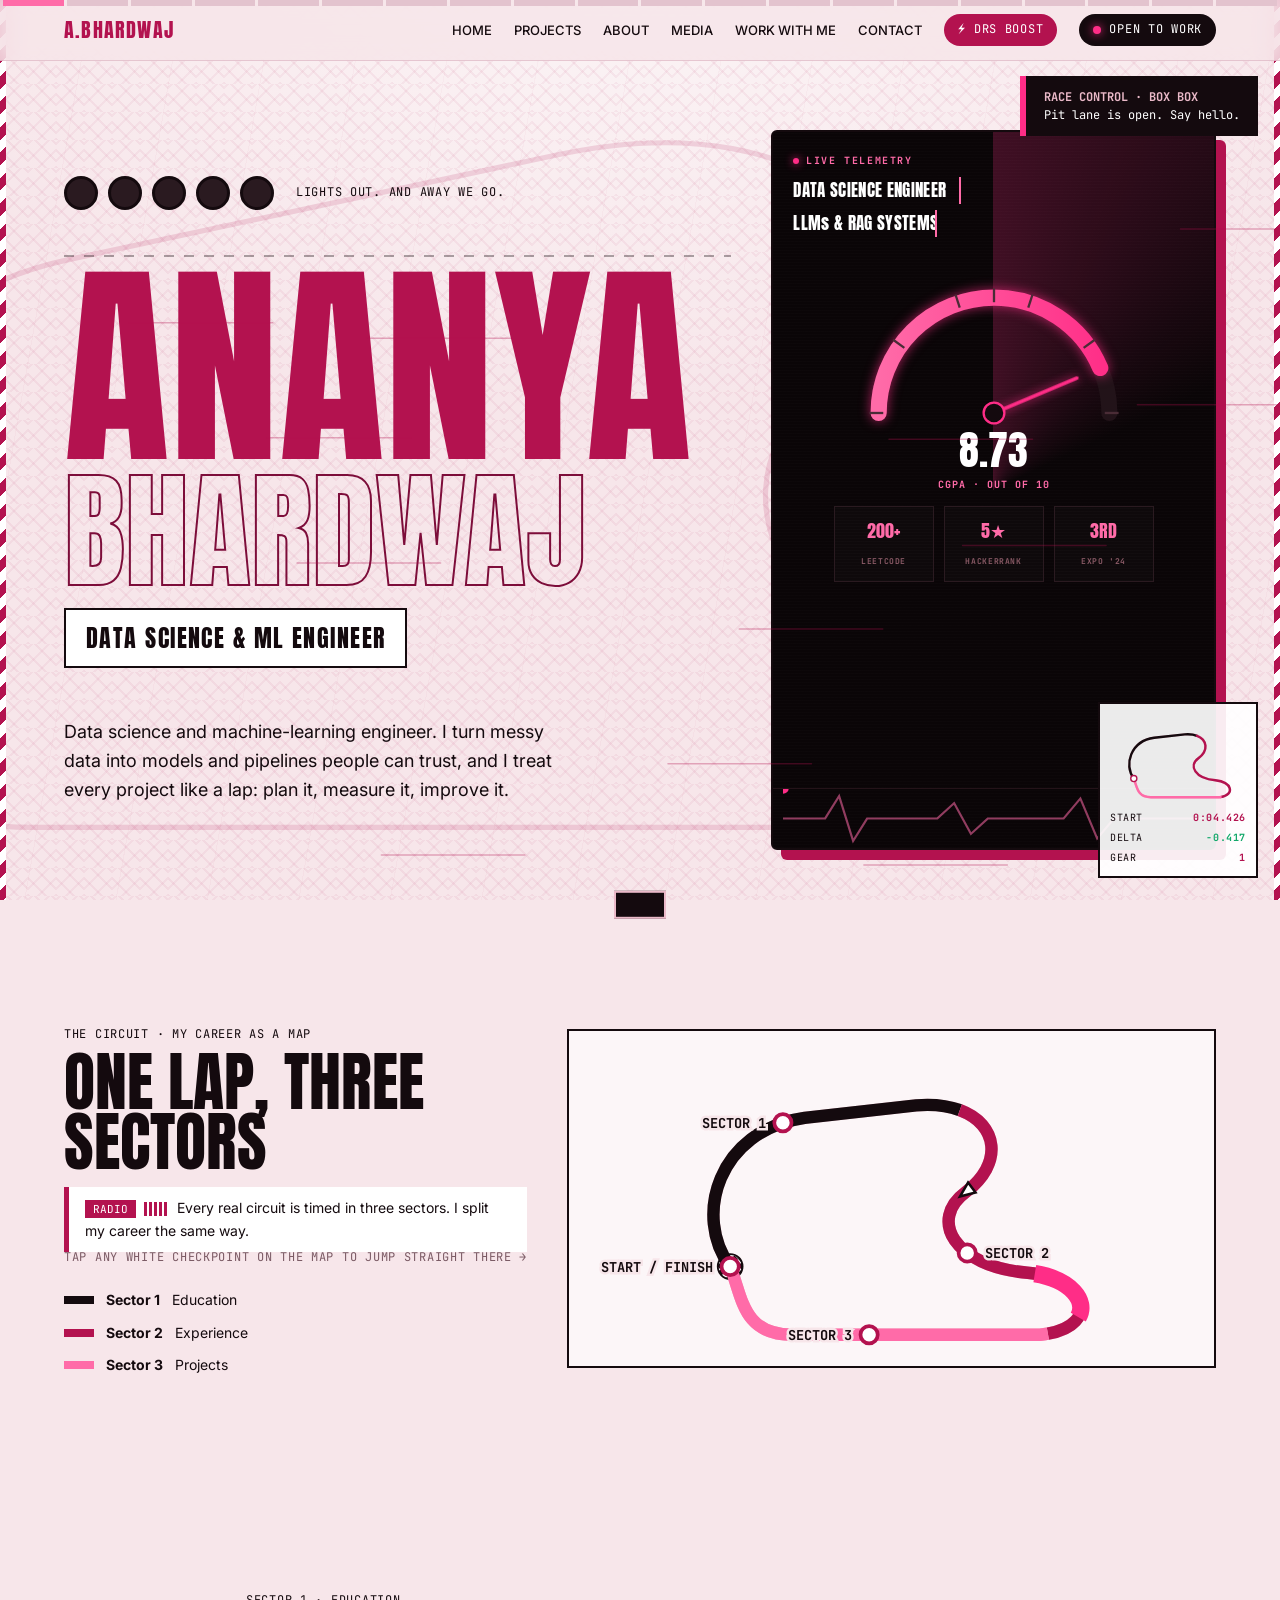
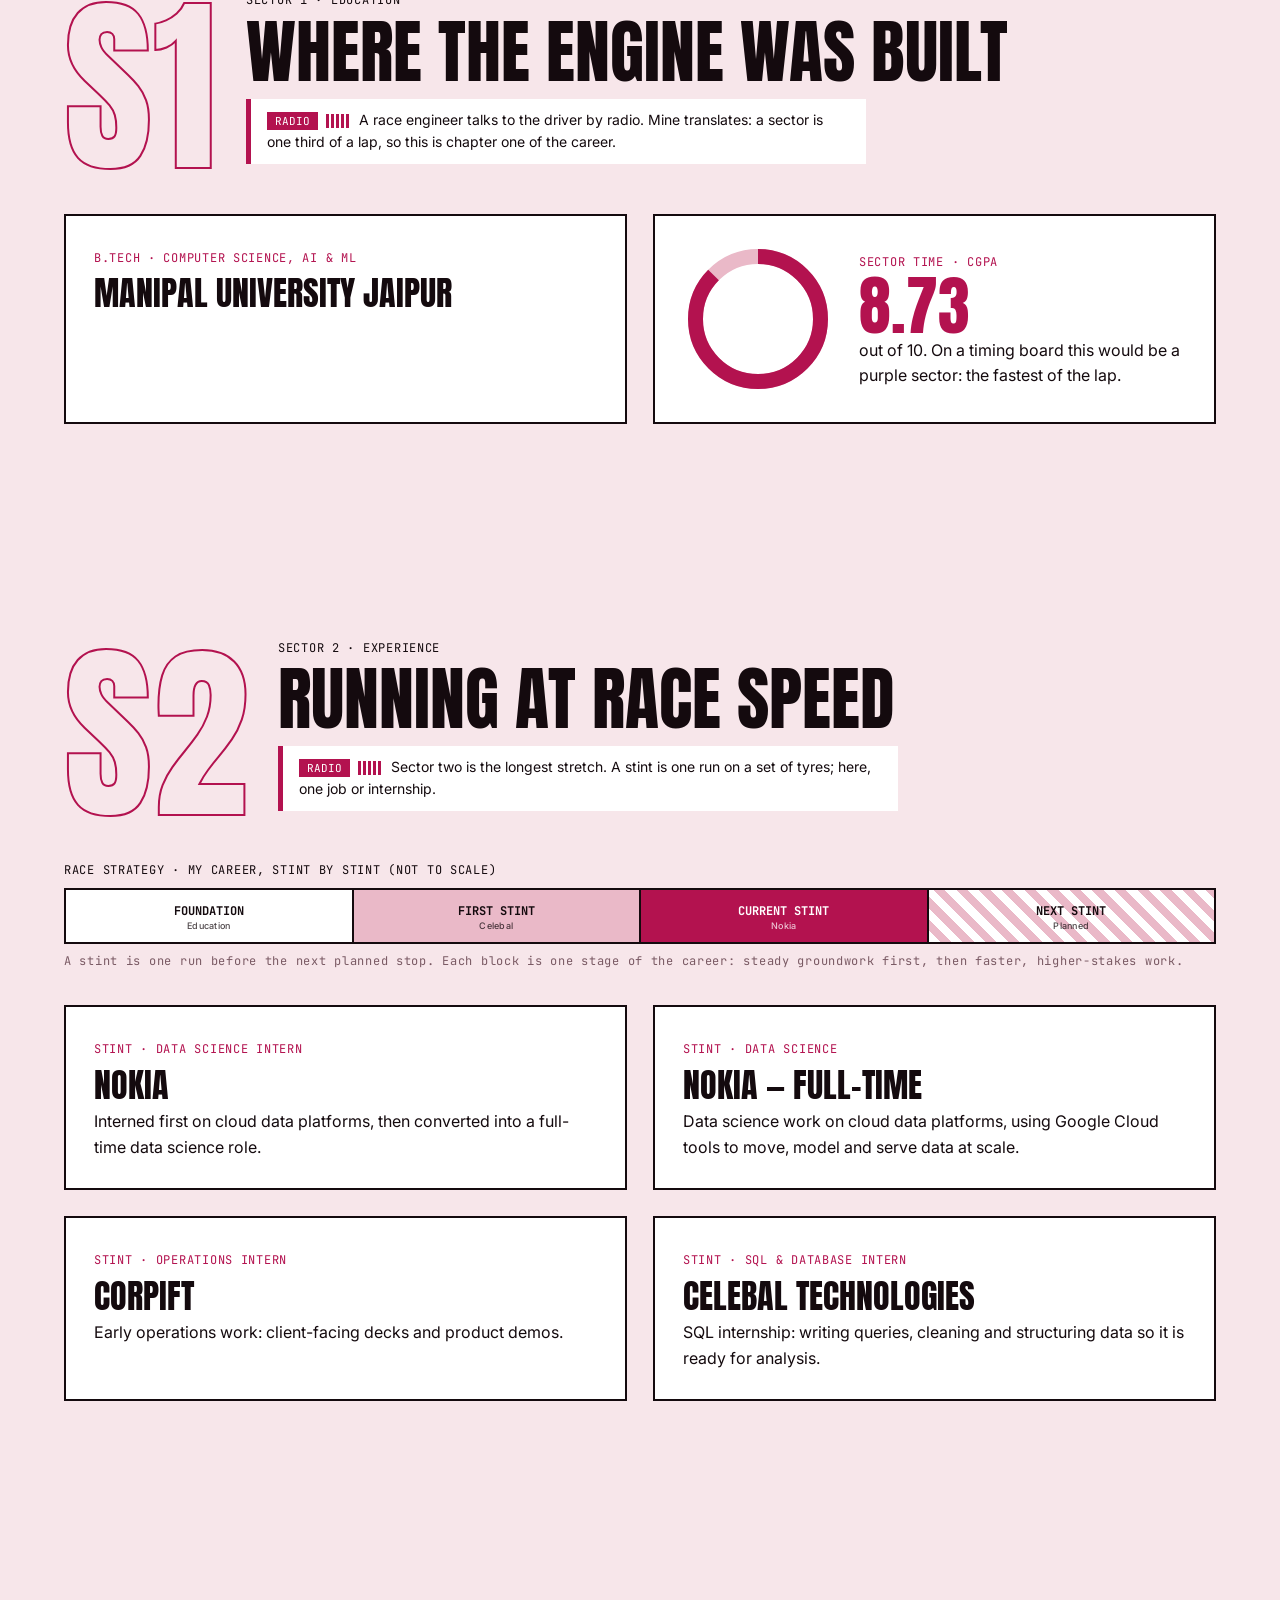
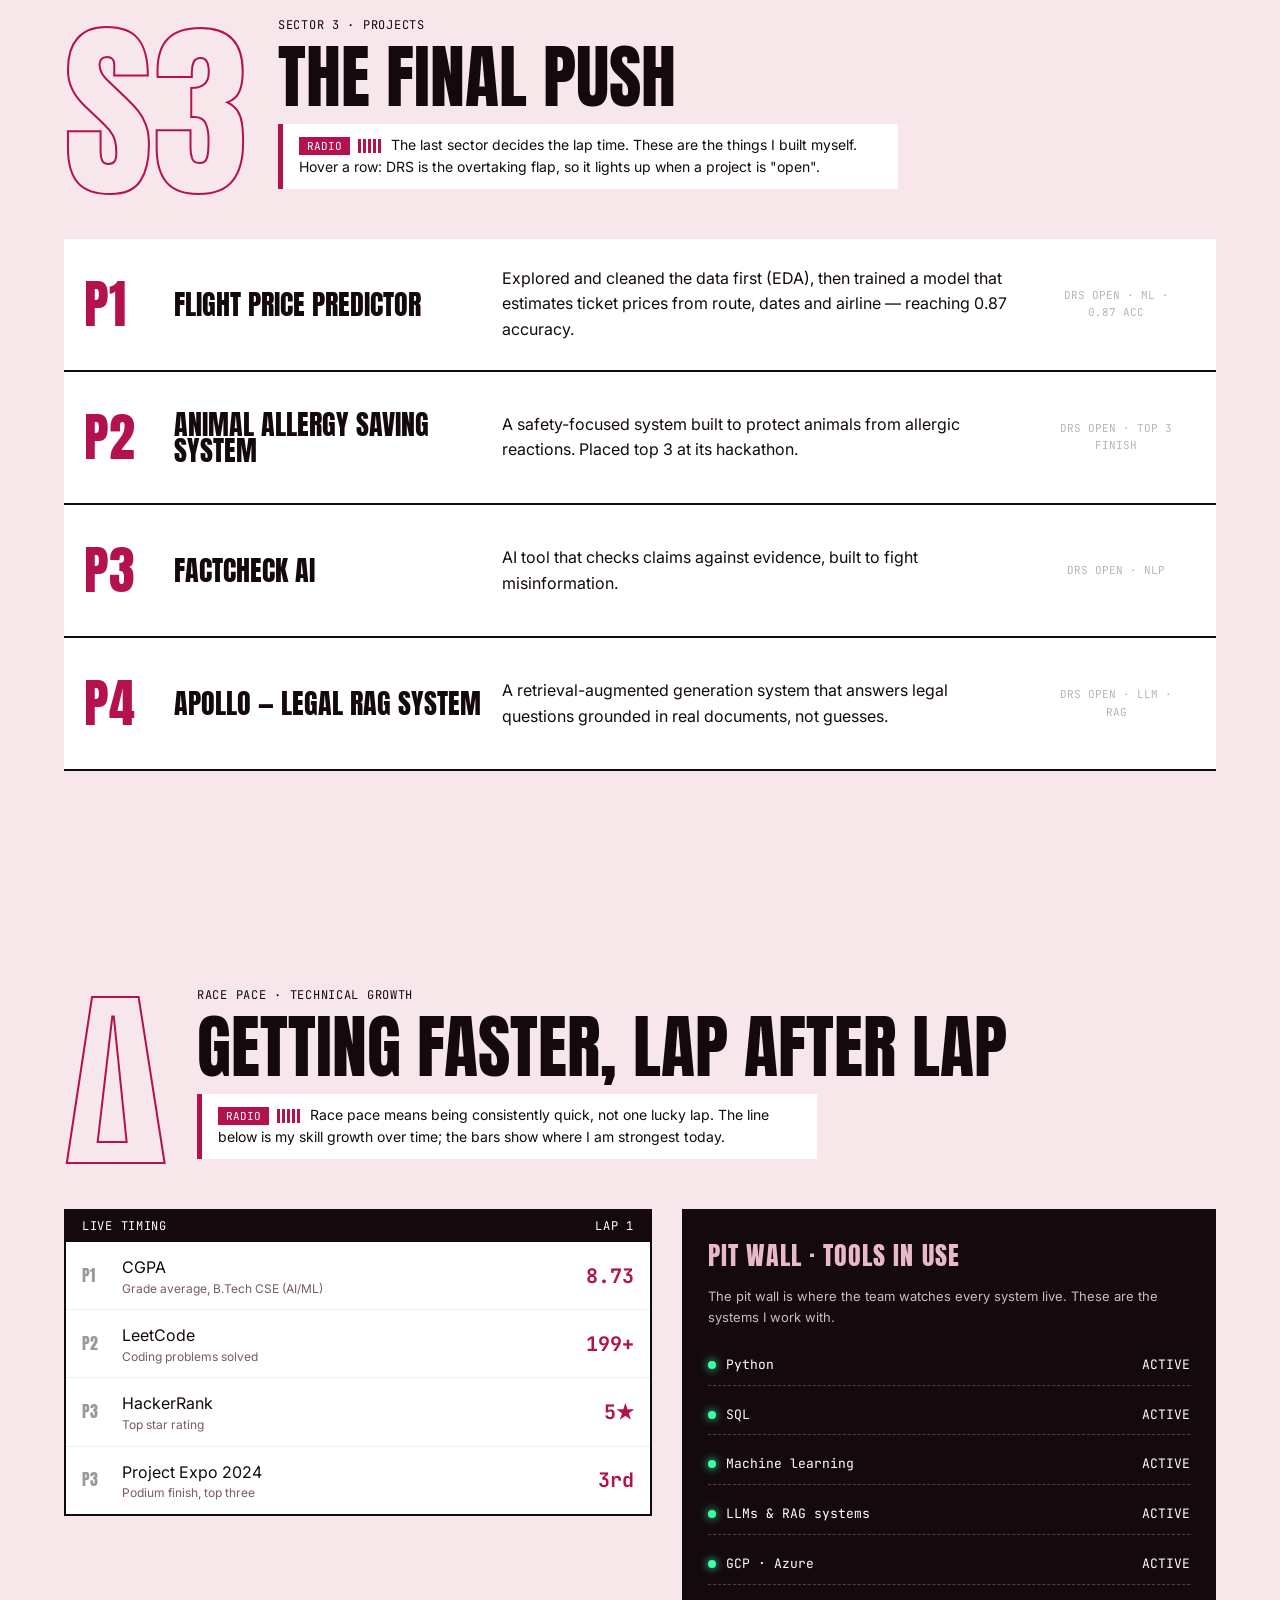
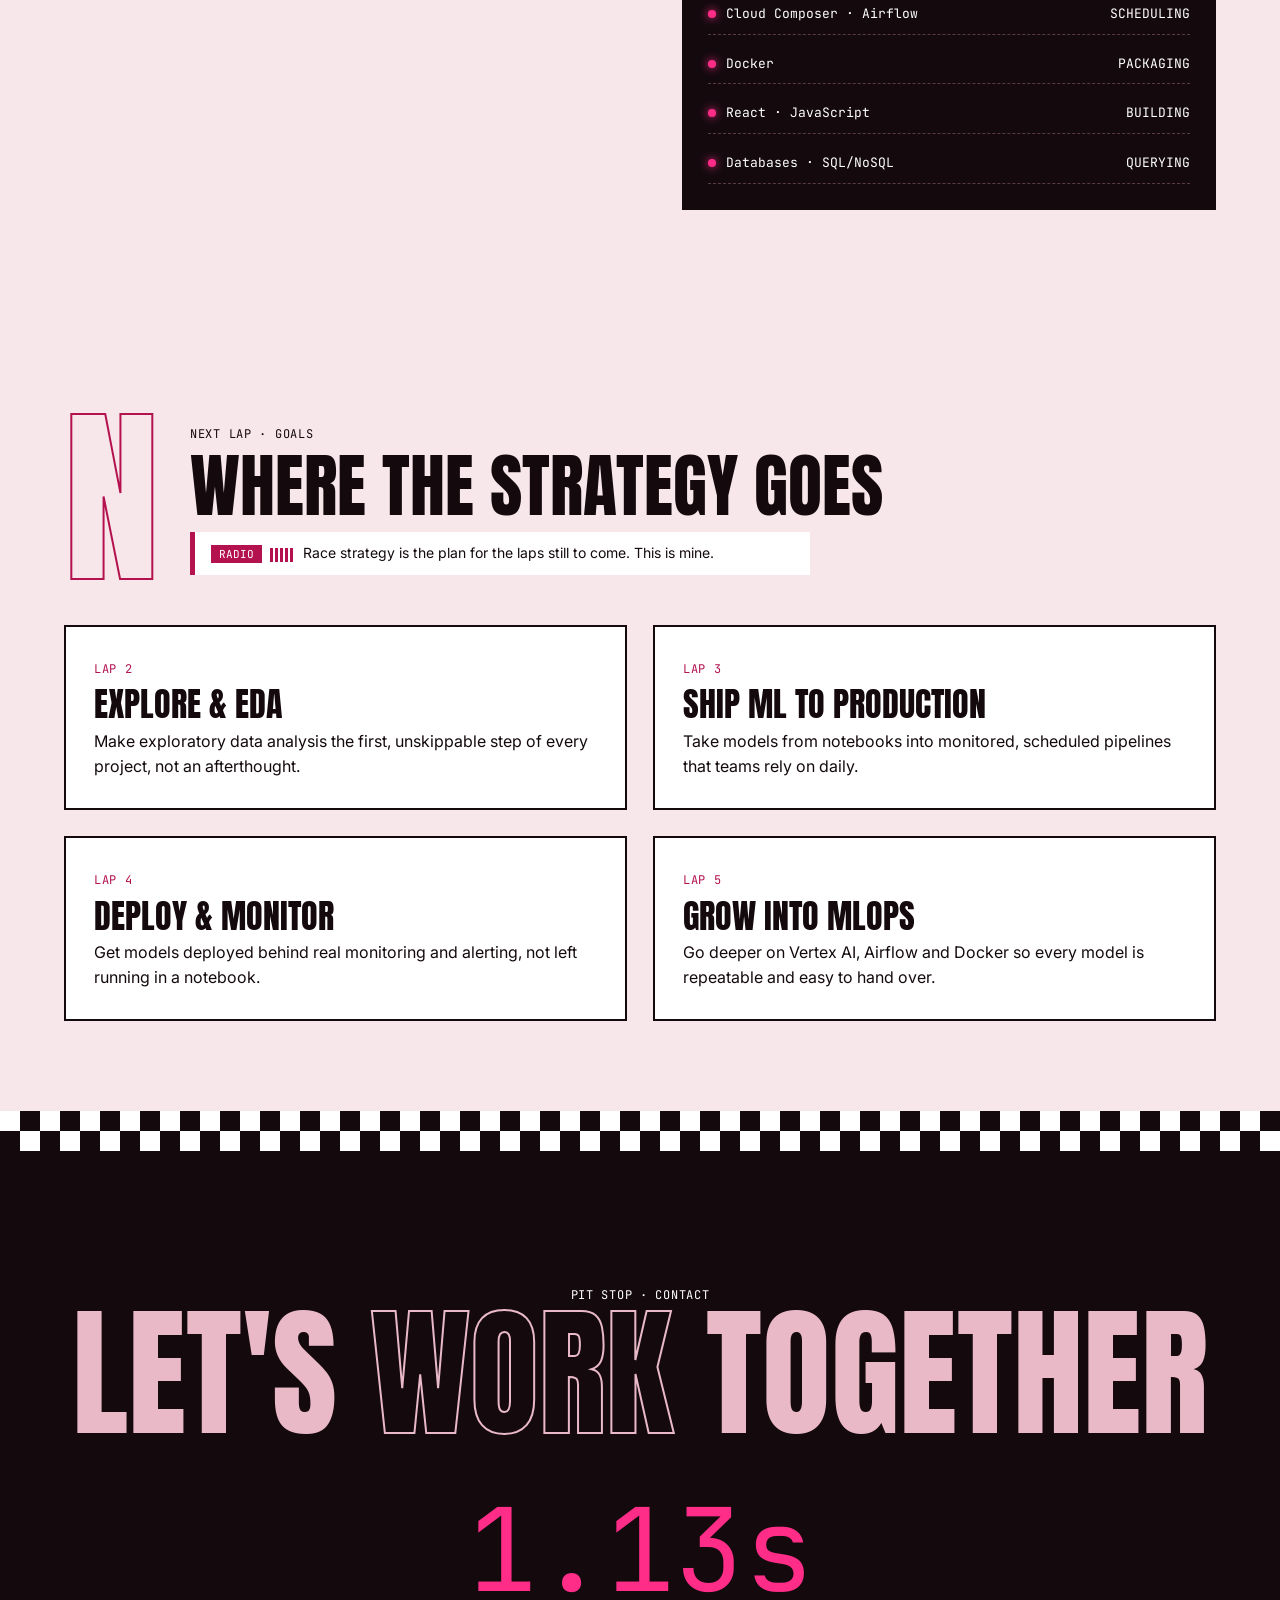
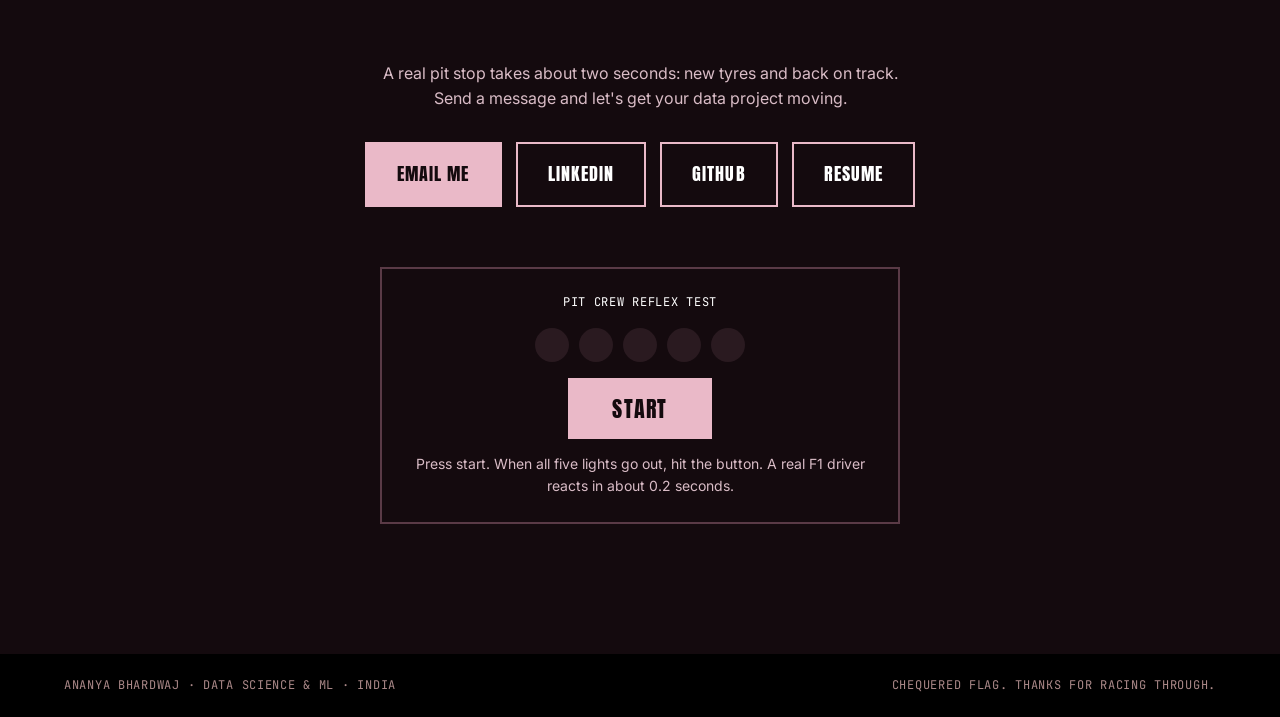
==== commit 314673ac: "Hero: replace track panel with live telemetry HUD gauge; add moving spotlight + speed-line backgroun" ====
--- a/index.html
+++ b/index.html
@@ -10,6 +10,7 @@
 <body data-page="index.html">
 <canvas id="trail"></canvas>
 <div class="kerb l"></div><div class="kerb r"></div>
+<div class="spotlight"></div><div class="speedlines"></div>
 
 <div id="cur"><svg viewBox="0 0 40 64">
 <rect x="5" y="2" width="30" height="4" rx="1" fill="#140a0e" stroke="#fff" stroke-width=".8"/>
@@ -30,10 +31,13 @@
 <div class="toast" id="toast"></div>
 
 <nav>
-  <b>ANA</b>
+  <b>A.BHARDWAJ</b>
   <div>
     <a class="l act" href="index.html">HOME</a>
     <a class="l" href="projects.html">PROJECTS</a>
+    <a class="l" href="about.html">ABOUT</a>
+    <a class="l" href="design.html">MEDIA</a>
+    <a class="l" href="work-with-me.html">WORK WITH ME</a>
     <a class="l" href="contact.html">CONTACT</a>
     <button id="drs" class="pill m" style="background:var(--mg);border:0">⚡ DRS BOOST</button>
     <a class="pill m" href="#pit"><i></i>OPEN TO WORK</a>
@@ -67,29 +71,54 @@
   </div>
 
   <div class="hero-side">
-    <!-- track-type visual -->
+    <!-- live telemetry HUD visual -->
     <div class="hero-visual" aria-hidden="true">
-      <svg class="hv-svg" viewBox="0 0 340 620" preserveAspectRatio="xMidYMid slice">
-        <defs>
-          <path id="hv-trk" pathLength="400" d="M46 -20C170 55 55 190 230 250C370 298 255 400 90 450C-30 490 30 570 190 640"/>
-          <linearGradient id="hv-asphalt" x1="0" y1="0" x2="1" y2="1">
-            <stop offset="0" stop-color="#221319"/>
-            <stop offset=".5" stop-color="#0c0609"/>
-            <stop offset="1" stop-color="#1a0f14"/>
-          </linearGradient>
-        </defs>
-        <use href="#hv-trk" class="hv-kerbR" fill="none"/>
-        <use href="#hv-trk" class="hv-kerbW" fill="none"/>
-        <use href="#hv-trk" class="hv-road" fill="none"/>
-        <use href="#hv-trk" class="hv-line" fill="none"/>
-        <path class="hv-car" d="M8 0L-6 -5L-3 0L-6 5Z" fill="#ff2d87" stroke="#fff" stroke-width="1.4">
-          <animateMotion dur="4.2s" repeatCount="indefinite" rotate="auto"><mpath href="#hv-trk"/></animateMotion>
-        </path>
-      </svg>
-      <div class="hv-tag">
-        <span class="hv-kicker">ROLE</span>
-        <b>DATA SCIENCE ENGINEER</b>
-        <b>LLMs &amp; RAG SYSTEMS</b>
+      <div class="hv-radar"></div>
+      <div class="hv-grain"></div>
+      <div class="hv-top">
+        <span class="hv-kicker"><i></i>LIVE TELEMETRY</span>
+        <div class="hv-type">
+          <b class="t1">DATA SCIENCE ENGINEER</b>
+          <b class="t2">LLMs &amp; RAG SYSTEMS</b>
+        </div>
+      </div>
+      <div class="hv-gauge">
+        <svg viewBox="0 0 260 150">
+          <defs>
+            <linearGradient id="hv-needlegrad" x1="0" y1="0" x2="1" y2="0">
+              <stop offset="0" stop-color="#ff6ba8"/><stop offset="1" stop-color="#ff2d87"/>
+            </linearGradient>
+          </defs>
+          <path id="hv-arc" pathLength="100" d="M30 130 A100 100 0 0 1 230 130" fill="none"/>
+          <use href="#hv-arc" class="hv-arcbg" stroke-linecap="round"/>
+          <use href="#hv-arc" class="hv-arcfill" stroke-linecap="round"/>
+          <g class="hv-ticks">
+            <line x1="22" y1="130" x2="34" y2="130"/>
+            <line x1="42.6" y1="66.5" x2="52.3" y2="73.6"/>
+            <line x1="96.6" y1="27.3" x2="100.3" y2="38.7"/>
+            <line x1="130" y1="22" x2="130" y2="34"/>
+            <line x1="163.4" y1="27.3" x2="159.7" y2="38.7"/>
+            <line x1="217.4" y1="66.5" x2="207.7" y2="73.6"/>
+            <line x1="238" y1="130" x2="226" y2="130"/>
+          </g>
+          <line class="hv-needle" x1="130" y1="130" x2="208" y2="130">
+            <animateTransform attributeName="transform" type="rotate" from="-180 130 130" to="-22.86 130 130" dur="2.4s" begin="0.4s" fill="freeze"/>
+          </line>
+          <circle class="hv-hub" cx="130" cy="130" r="9"/>
+        </svg>
+        <div class="hv-read"><b>8.73</b><span>CGPA · OUT OF 10</span></div>
+      </div>
+      <div class="hv-stats">
+        <div><b>200+</b><span>LEETCODE</span></div>
+        <div><b>5★</b><span>HACKERRANK</span></div>
+        <div><b>3RD</b><span>EXPO '24</span></div>
+      </div>
+      <div class="hv-spacer"></div>
+      <div class="hv-wave">
+        <svg viewBox="0 0 300 50" preserveAspectRatio="none">
+          <polyline id="hv-wl" points="0,25 30,25 40,6 50,44 60,25 110,25 122,12 134,38 146,25 200,25 212,8 224,42 236,25 300,25"/>
+          <circle r="4" fill="#ff2d87"><animateMotion dur="3s" repeatCount="indefinite"><mpath href="#hv-wl"/></animateMotion></circle>
+        </svg>
       </div>
     </div>
 
@@ -183,7 +212,7 @@
     <div class="r"><span class="n">P1</span><h3 class="d">Flight Price Predictor</h3><p>Explored and cleaned the data first (EDA), then trained a model that estimates ticket prices from route, dates and airline — reaching 0.87 accuracy.</p><span class="drs">DRS OPEN · ML · 0.87 ACC</span></div>
     <div class="r"><span class="n">P2</span><h3 class="d">Animal Allergy Saving System</h3><p>A safety-focused system built to protect animals from allergic reactions. Placed top 3 at its hackathon.</p><span class="drs">DRS OPEN · TOP 3 FINISH</span></div>
     <div class="r"><span class="n">P3</span><h3 class="d">FactCheck AI</h3><p>AI tool that checks claims against evidence, built to fight misinformation.</p><span class="drs">DRS OPEN · NLP</span></div>
-    <div class="r"><span class="n">P4</span><h3 class="d">The Bench — Legal RAG System</h3><p>A retrieval-augmented generation system that answers legal questions grounded in real documents, not guesses.</p><span class="drs">DRS OPEN · LLM · RAG</span></div>
+    <div class="r"><span class="n">P4</span><h3 class="d">Apollo — Legal RAG System</h3><p>A retrieval-augmented generation system that answers legal questions grounded in real documents, not guesses.</p><span class="drs">DRS OPEN · LLM · RAG</span></div>
   </div>
 </section>
 
--- a/style.css
+++ b/style.css
@@ -7,6 +7,10 @@
 body:before{content:"";position:fixed;inset:0;z-index:-2;background-color:var(--bg);background-image:repeating-linear-gradient(45deg,rgba(179,18,79,.06) 0 2px,transparent 2px 12px),repeating-linear-gradient(-45deg,rgba(179,18,79,.05) 0 2px,transparent 2px 12px),radial-gradient(1300px 750px at 50% -6%,rgba(255,255,255,.6),transparent 62%);background-size:28px 28px,28px 28px,100% 100%;animation:weave 46s linear infinite}
 .kerb{position:fixed;top:0;bottom:0;width:6px;z-index:6;pointer-events:none;background:repeating-linear-gradient(135deg,var(--mg) 0 9px,#fff 9px 18px)}
 .kerb.l{left:0}.kerb.r{right:0}
+.spotlight{position:fixed;top:-220px;left:-30%;width:160%;height:520px;z-index:-3;pointer-events:none;background:radial-gradient(620px 420px at center,rgba(255,255,255,.75),transparent 62%);animation:drift2 16s ease-in-out infinite}
+@keyframes drift2{0%,100%{transform:translateX(-12%)}50%{transform:translateX(12%)}}
+.speedlines{position:fixed;inset:0;z-index:-1;pointer-events:none;opacity:.5;background-image:repeating-linear-gradient(100deg,rgba(179,18,79,.055) 0 1px,transparent 1px 90px);animation:slide 3s linear infinite}
+@keyframes slide{to{background-position:300px 0}}
 @keyframes weave{to{background-position:280px 280px,-280px 280px,0 0}}
 body:after{content:"";position:fixed;left:0;right:0;top:-160px;height:160px;z-index:50;pointer-events:none;background:linear-gradient(transparent,rgba(179,18,79,.09),transparent);animation:scan 7s linear infinite}
 @keyframes scan{to{top:100%}}
@@ -14,9 +18,9 @@
 button,input,textarea,select{font:inherit}
 .d{font-family:Anton,Impact,sans-serif;text-transform:uppercase;font-weight:400;line-height:.95}
 .m{font-family:'JetBrains Mono',monospace;font-size:12px;letter-spacing:.06em}
-nav{position:fixed;top:0;left:0;right:0;z-index:40;display:flex;flex-wrap:wrap;row-gap:8px;justify-content:space-between;align-items:center;padding:14px 5vw;background:rgba(247,230,234,.82);backdrop-filter:blur(10px);border-bottom:1px solid rgba(125,13,58,.15)}
+nav{position:fixed;top:0;left:0;right:0;z-index:40;display:flex;justify-content:space-between;align-items:center;padding:14px 5vw;background:rgba(247,230,234,.82);backdrop-filter:blur(10px);border-bottom:1px solid rgba(125,13,58,.15)}
 nav b{font-family:Anton;letter-spacing:.06em;font-weight:400;font-size:20px;color:var(--mg)}
-nav div{display:flex;flex-wrap:wrap;row-gap:8px;gap:22px;align-items:center}nav a.act:after{width:100%}
+nav div{display:flex;gap:22px;align-items:center}nav a.act:after{width:100%}
 nav a.l{font-size:13px;font-weight:500;position:relative}
 nav a.l:after{content:"";position:absolute;left:0;bottom:-4px;height:2px;width:0;background:var(--mg);transition:.3s}
 nav a.l:hover:after{width:100%}
@@ -53,24 +57,39 @@
 .hero.go .lcar{animation:launch 1.9s .1s cubic-bezier(.22,.8,.13,1) forwards}
 @keyframes launch{0%{left:-90px;opacity:1}82%{opacity:1}100%{left:104%;opacity:0}}
 .hero{position:relative}.hero-track{position:absolute;inset:0;width:100%;height:100%;z-index:-1;pointer-events:none}.hero-track path{fill:none;stroke:var(--mg);stroke-width:3;opacity:.14;stroke-dasharray:1200;stroke-dashoffset:1200;animation:htd 3.2s .5s ease forwards}@keyframes htd{to{stroke-dashoffset:0}}.role{position:relative;display:inline-block;overflow:hidden;border:2px solid var(--ink);padding:9px 20px;margin:16px 0 20px;background:#fff}.role b{position:relative;z-index:1;font-family:Anton;font-weight:400;font-size:clamp(16px,2.1vw,24px);letter-spacing:.06em}.role i{position:absolute;inset:0;background:linear-gradient(100deg,transparent,rgba(179,18,79,.35),transparent);transform:translateX(-130%);animation:sweep 3s ease-in-out infinite}@keyframes sweep{to{transform:translateX(130%)}}.gloss{grid-column:1/-1;background:#fff;border:2px solid var(--ink);margin-top:6px}.gloss h4{background:var(--ink);color:#fff;padding:10px 16px;font-family:Anton;font-weight:400;letter-spacing:.05em;display:flex;justify-content:space-between}.gitem{display:grid;grid-template-columns:44px 130px 1fr;gap:14px;align-items:center;padding:12px 16px;border-bottom:1px solid #eee;font-size:14px}.gitem:last-child{border-bottom:0}.gitem em{font-style:normal;font-family:Anton;color:var(--mg);font-size:20px}.gitem b{font-family:Anton;font-weight:400;letter-spacing:.03em}
-.flow-step{position:relative;padding:20px 10px 0}
-.flow-step em{font-style:normal;font-family:Anton;font-size:44px;color:transparent;-webkit-text-stroke:1.5px var(--mg);display:block}
-.flow-step h4{margin:6px 0 6px;font-size:18px}
-.flow-step p{font-size:14px;color:#5a3a44}
-.flow-step:not(:last-child):after{content:"→";position:absolute;right:-24px;top:24px;font-family:Anton;font-size:22px;color:var(--mg)}
-@media(max-width:900px){.flow-step:after{display:none}}
-.hero-visual{position:relative;flex:1;min-height:520px;background:#0c0609;border:2px solid var(--ink);border-radius:6px;box-shadow:10px 10px 0 var(--mg);overflow:hidden}
-.hero-visual:before{content:"";position:absolute;inset:0;z-index:1;background:radial-gradient(120% 70% at 50% 0%,transparent 55%,rgba(0,0,0,.55) 100%);pointer-events:none}
-.hv-svg{position:relative;width:100%;height:100%;display:block}
-.hv-kerbR{stroke:#c8102e;stroke-width:27;stroke-dasharray:11 11}
-.hv-kerbW{stroke:#f2f0ec;stroke-width:27;stroke-dasharray:11 11;stroke-dashoffset:11}
-.hv-road{stroke:url(#hv-asphalt);stroke-width:17;filter:drop-shadow(0 0 0 transparent)}
-.hv-line{stroke:#f2f0ec;stroke-width:1.4;stroke-dasharray:5 11;opacity:.5;animation:hvflow 1.1s linear infinite}
-@keyframes hvflow{to{stroke-dashoffset:-32}}
-.hv-tag{position:absolute;left:18px;top:18px;z-index:2;background:rgba(12,6,9,.85);border-left:3px solid var(--mg);padding:12px 16px;backdrop-filter:blur(2px)}
-.hv-kicker{display:block;font:700 10px 'JetBrains Mono',monospace;letter-spacing:.16em;color:#ff6ba8;margin-bottom:6px}
-.hv-tag b{display:block;font-family:Anton;font-weight:400;font-size:16px;letter-spacing:.02em;color:#fff;line-height:1.4}
-@media(max-width:900px){.hero-visual{min-height:420px}}
+.hero-visual{position:relative;flex:1;min-height:520px;background:#0a0507;border:2px solid var(--ink);border-radius:6px;box-shadow:10px 10px 0 var(--mg);overflow:hidden;display:flex;flex-direction:column}
+.hv-radar{position:absolute;inset:-40% -10%;z-index:0;background:conic-gradient(from 0deg,rgba(255,45,135,.22),transparent 18%,transparent 100%);animation:hvspin 5s linear infinite;mix-blend-mode:screen;pointer-events:none}
+@keyframes hvspin{to{transform:rotate(360deg)}}
+.hv-grain{position:absolute;inset:0;z-index:0;pointer-events:none;background-image:repeating-linear-gradient(0deg,rgba(255,255,255,.025) 0 1px,transparent 1px 3px);opacity:.6}
+.hv-top{position:relative;z-index:2;padding:22px 20px 0}
+.hv-kicker{display:flex;align-items:center;gap:7px;font:700 10px 'JetBrains Mono',monospace;letter-spacing:.16em;color:#ff6ba8;margin-bottom:10px}
+.hv-kicker i{width:6px;height:6px;border-radius:50%;background:#ff2d87;box-shadow:0 0 8px #ff2d87;animation:bl 1.2s infinite}
+.hv-type b{display:block;overflow:hidden;white-space:nowrap;width:0;font-family:Anton;font-weight:400;font-size:17px;letter-spacing:.02em;color:#fff;border-right:2px solid #ff6ba8}
+.hv-type .t1{animation:hvt1 1.3s steps(21) .5s forwards}
+.hv-type .t2{margin-top:6px;border-right-color:transparent;animation:hvt2 1.1s steps(18) 2s forwards,hvcaret .8s step-end 3.1s infinite}
+@keyframes hvt1{to{width:21ch}}
+@keyframes hvt2{to{width:18ch;border-right-color:#ff6ba8}}
+@keyframes hvcaret{50%{border-right-color:transparent}}
+.hv-gauge{position:relative;z-index:2;display:flex;flex-direction:column;align-items:center;justify-content:center;padding:26px 20px 6px}
+.hv-gauge svg{width:100%;max-width:300px;overflow:visible}
+.hv-arcbg{fill:none;stroke:#221319;stroke-width:14}
+.hv-arcfill{fill:none;stroke:url(#hv-needlegrad);stroke-width:14;stroke-dasharray:100;stroke-dashoffset:100;filter:drop-shadow(0 0 5px rgba(255,45,135,.65));animation:hvfill 2.2s .4s cubic-bezier(.2,.8,.2,1) forwards}
+@keyframes hvfill{to{stroke-dashoffset:12.7}}
+.hv-ticks line{stroke:#4a2c36;stroke-width:2}
+.hv-needle{stroke:#ff2d87;stroke-width:3;stroke-linecap:round;filter:drop-shadow(0 0 4px rgba(255,45,135,.8))}
+.hv-hub{fill:#140a0e;stroke:#ff2d87;stroke-width:2}
+.hv-read{text-align:center;margin-top:-6px}
+.hv-read b{display:block;font-family:Anton;font-weight:400;font-size:40px;color:#fff;line-height:1}
+.hv-read span{font:700 10px 'JetBrains Mono',monospace;letter-spacing:.1em;color:#ff6ba8}
+.hv-stats{position:relative;z-index:2;display:flex;gap:10px;padding:4px 20px 0;justify-content:center}
+.hv-stats div{flex:1;max-width:100px;text-align:center;border:1px solid #2a1a20;padding:10px 6px;background:rgba(255,255,255,.02)}
+.hv-stats b{display:block;font-family:Anton;font-weight:400;font-size:18px;color:#ff6ba8}
+.hv-stats span{font:700 8px 'JetBrains Mono',monospace;letter-spacing:.08em;color:#8a5a66}
+.hv-spacer{flex:1;min-height:20px}
+.hv-wave{position:relative;z-index:2;height:60px;border-top:1px solid #241319;padding:0 10px}
+.hv-wave svg{width:100%;height:100%;display:block}
+#hv-wl{fill:none;stroke:#ff6ba8;stroke-width:1.6;opacity:.55}
+@media(max-width:900px){.hero-visual{min-height:440px}}
 .guide div{padding:12px 16px;border-left:4px solid var(--mg);background:rgba(255,255,255,.6);font-size:14px;line-height:1.4}
 .guide b{display:block;font-family:Anton;font-weight:400;font-size:18px;letter-spacing:.04em;color:var(--dk)}
 .tick{background:var(--ink);color:#fff;overflow:hidden;white-space:nowrap;padding:14px 0;transform:rotate(-1deg);margin:20px -2vw}
@@ -106,23 +125,16 @@
 .st{display:flex;justify-content:space-between;align-items:center;padding:9px 0;border-bottom:1px dashed #5a3a46;font-family:'JetBrains Mono';font-size:13px}
 .st i{display:inline-block;margin-right:10px;background:#3dffa8;box-shadow:0 0 9px #3dffa8}
 .st i.p{background:#ff2d87;box-shadow:0 0 9px #ff2d87}
-.lb .r{display:grid;grid-template-columns:70px 1.2fr 2fr 160px;gap:20px;align-items:center;padding:24px 20px;border-bottom:2px solid var(--ink);background:var(--w);position:relative;overflow:hidden;transition:.35s;cursor:pointer}
+.lb .r{display:grid;grid-template-columns:70px 1.2fr 2fr 160px;gap:20px;align-items:center;padding:24px 20px;border-bottom:2px solid var(--ink);background:var(--w);position:relative;overflow:hidden;transition:.35s}
 .lb .r:before{content:"";position:absolute;inset:0;background:var(--mg);transform:translateX(-101%);transition:.45s cubic-bezier(.2,.8,.2,1);z-index:0}
 .lb .r>*{position:relative;z-index:1;transition:color .3s}
 .lb .r:hover:before{transform:none}
 .lb .r:hover>*{color:#fff}
 .lb .r:hover .drs{opacity:1}
-.lb .r:hover .n{transform:rotate(-6deg) scale(1.08)}
-.lb .r:hover .tag-open{transform:translate(0,0);opacity:1}
-.lb a.r{color:inherit}.lb .r.dim{opacity:.72;cursor:default}
-.lb .n{font-family:Anton;font-size:52px;color:var(--mg);display:inline-block;transition:transform .3s}
+.lb a.r{color:inherit}.lb .r.dim{opacity:.72;pointer-events:none}
+.lb .n{font-family:Anton;font-size:52px;color:var(--mg)}
 .lb h3{font-size:28px}
 .drs{border:2px solid #fff;padding:4px 10px;text-align:center;opacity:.3;font-family:'JetBrains Mono';font-size:11px;transition:.3s}
-.tag-open{position:absolute;top:14px;right:-2px;background:var(--ink);color:#fff;font:700 10px/1 'JetBrains Mono',monospace;letter-spacing:.08em;padding:7px 12px 7px 14px;border-radius:6px 0 0 6px;display:flex;align-items:center;gap:6px;opacity:.85;transform:translate(6px,0);transition:.3s;z-index:2}
-.tag-open i{font-style:normal;transition:transform .3s}
-.lb .r:hover .tag-open i{transform:translate(3px,-3px)}
-.tag-open.seal{background:transparent;color:var(--dk);border:2px dashed var(--dk);opacity:.6}
-@media(max-width:900px){.tag-open{position:static;justify-self:start;border-radius:6px;transform:none;opacity:.85;margin-top:6px}}
 .podium{margin-top:26px;display:flex;gap:22px;align-items:center;background:var(--pk);border:2px solid var(--ink);padding:22px}
 .podium b{font-family:Anton;font-weight:400;font-size:72px;color:var(--dk);line-height:1}
 .pace{display:grid;grid-template-columns:1.1fr 1fr;gap:30px}
@@ -226,6 +238,5 @@
 .plate{aspect-ratio:1;background:var(--ink);color:#fff;border:2px solid var(--ink);display:flex;flex-direction:column;align-items:center;justify-content:center;text-align:center}
 .plate .num{font-family:Anton,Impact,sans-serif;font-size:clamp(72px,10vw,120px);color:#ff2d87;line-height:1}
 @media(max-height:780px){.map{display:none}}@media(pointer:coarse){#cur,#trail{display:none}}
-@media(max-width:1300px){nav div{gap:14px}nav a.l{font-size:12px}.pill{padding:6px 10px;font-size:11px}}
 @media(max-width:900px){nav div{gap:14px;overflow-x:auto;max-width:72vw}nav a.l{font-size:11px;white-space:nowrap}nav b{font-size:16px}.hero,.g2,.g3,.pace,.hero.page{grid-template-columns:1fr}.guide{grid-template-columns:1fr 1fr}.lb .r{grid-template-columns:50px 1fr}.lb .r p,.lb .drs{grid-column:2}.map{display:none}.sh{grid-template-columns:1fr}.circ-in{grid-template-columns:1fr}.rc{top:64px}.form .g2{grid-template-columns:1fr}}
 @media(prefers-reduced-motion:reduce){*,:before,:after{animation:none!important;transition:none!important}.rv,h1 span,.board{opacity:1;transform:none}}
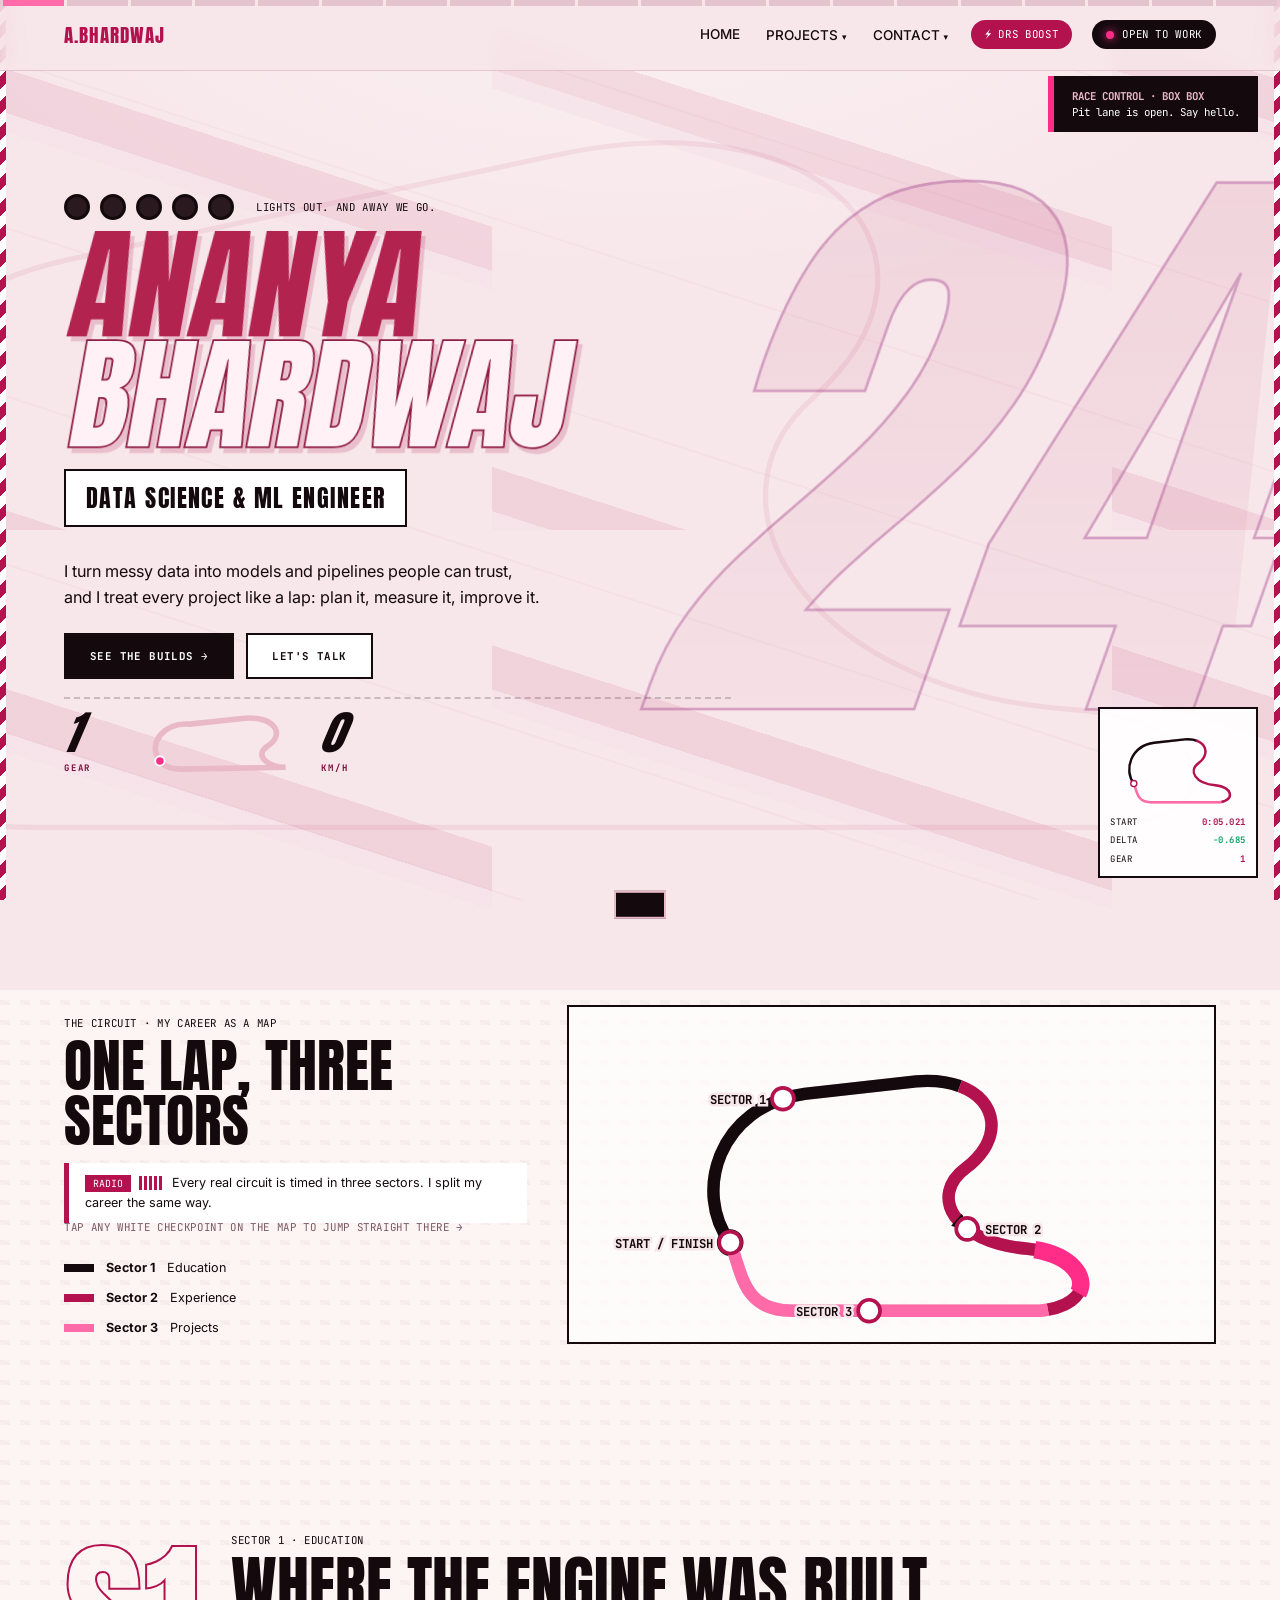
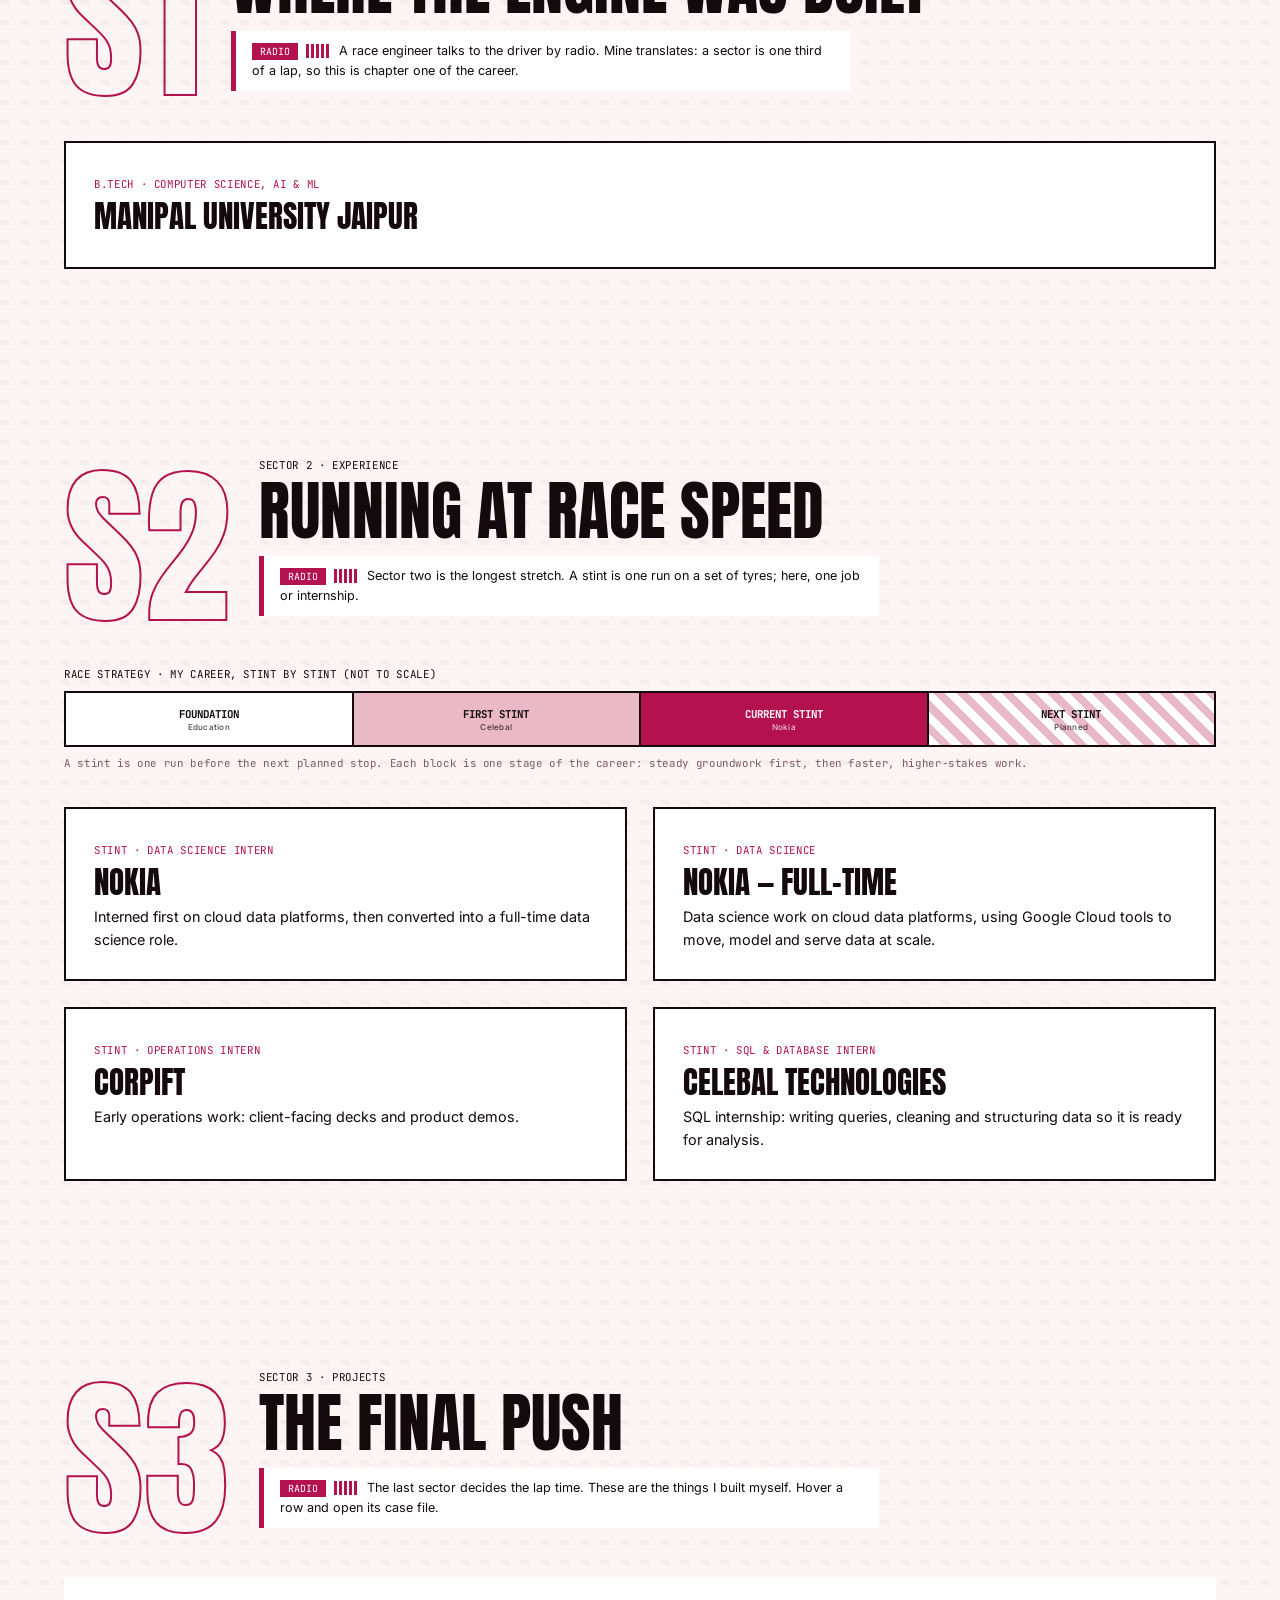
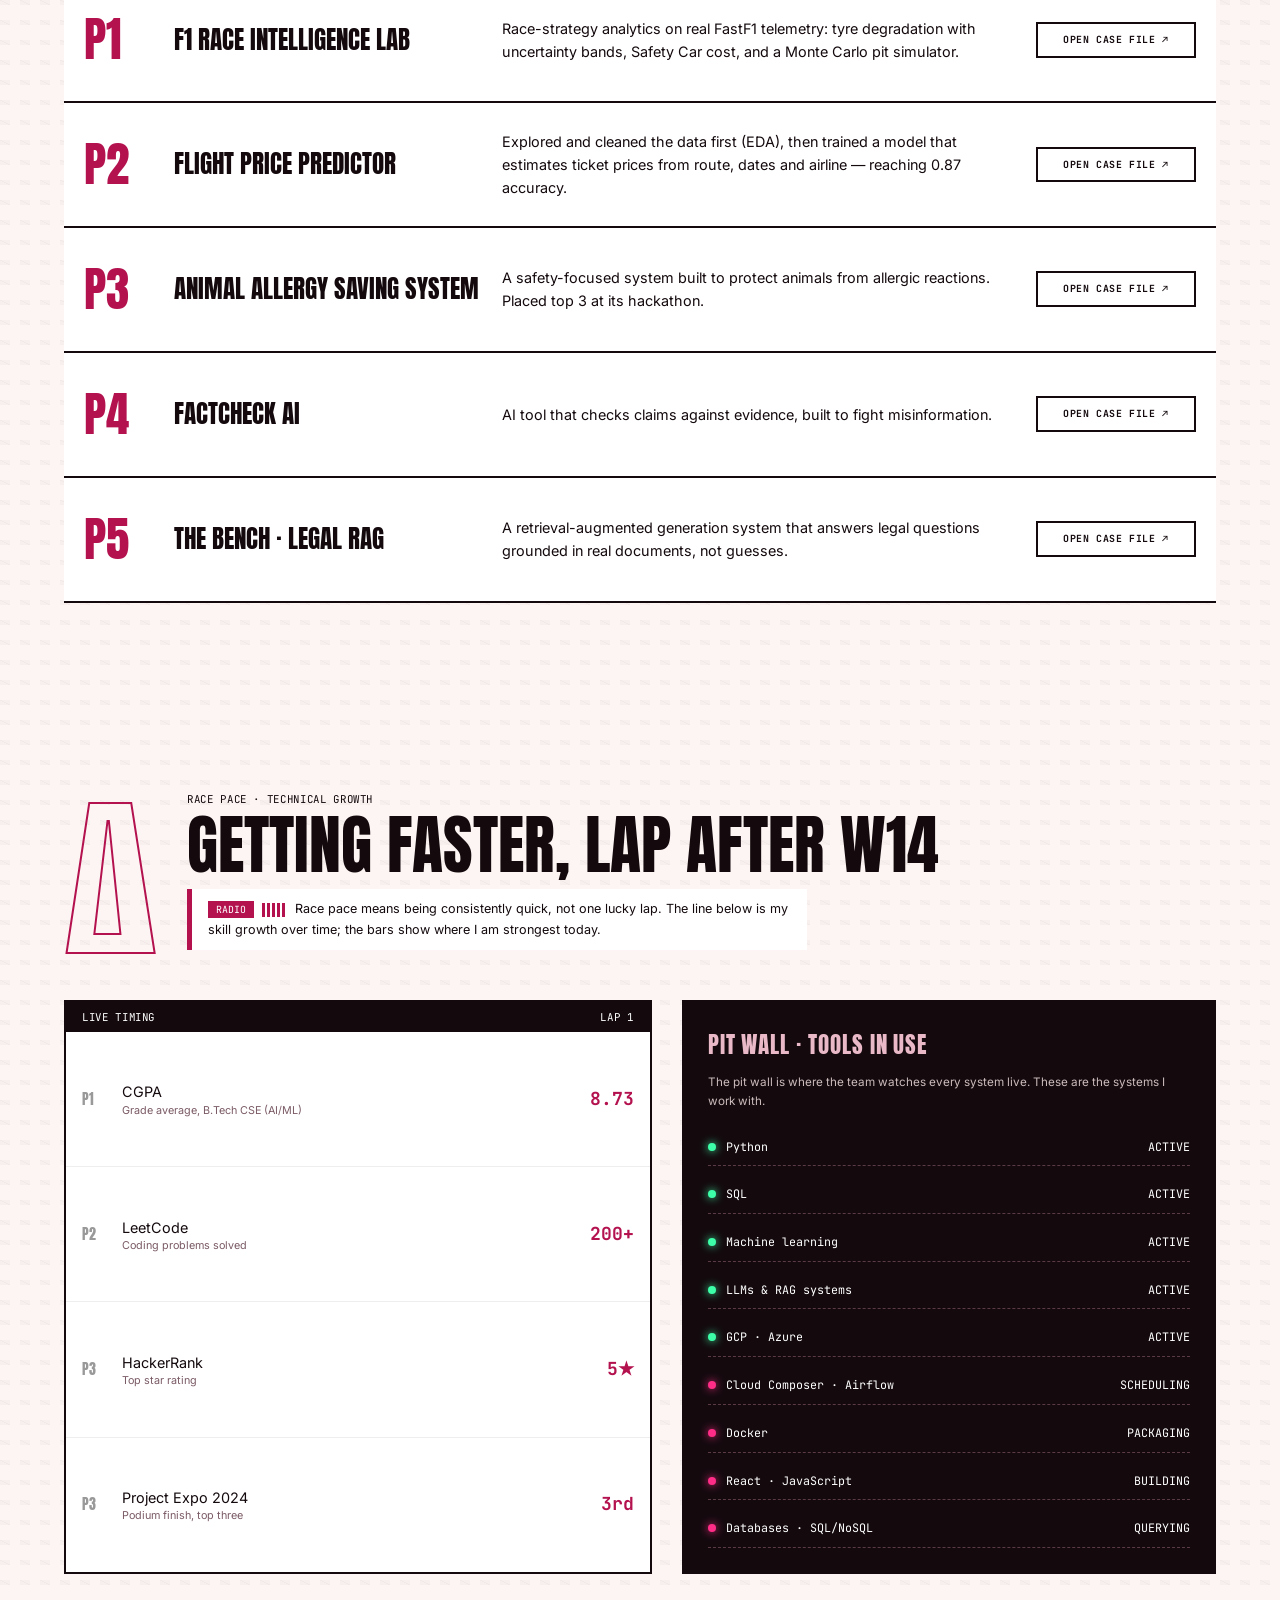
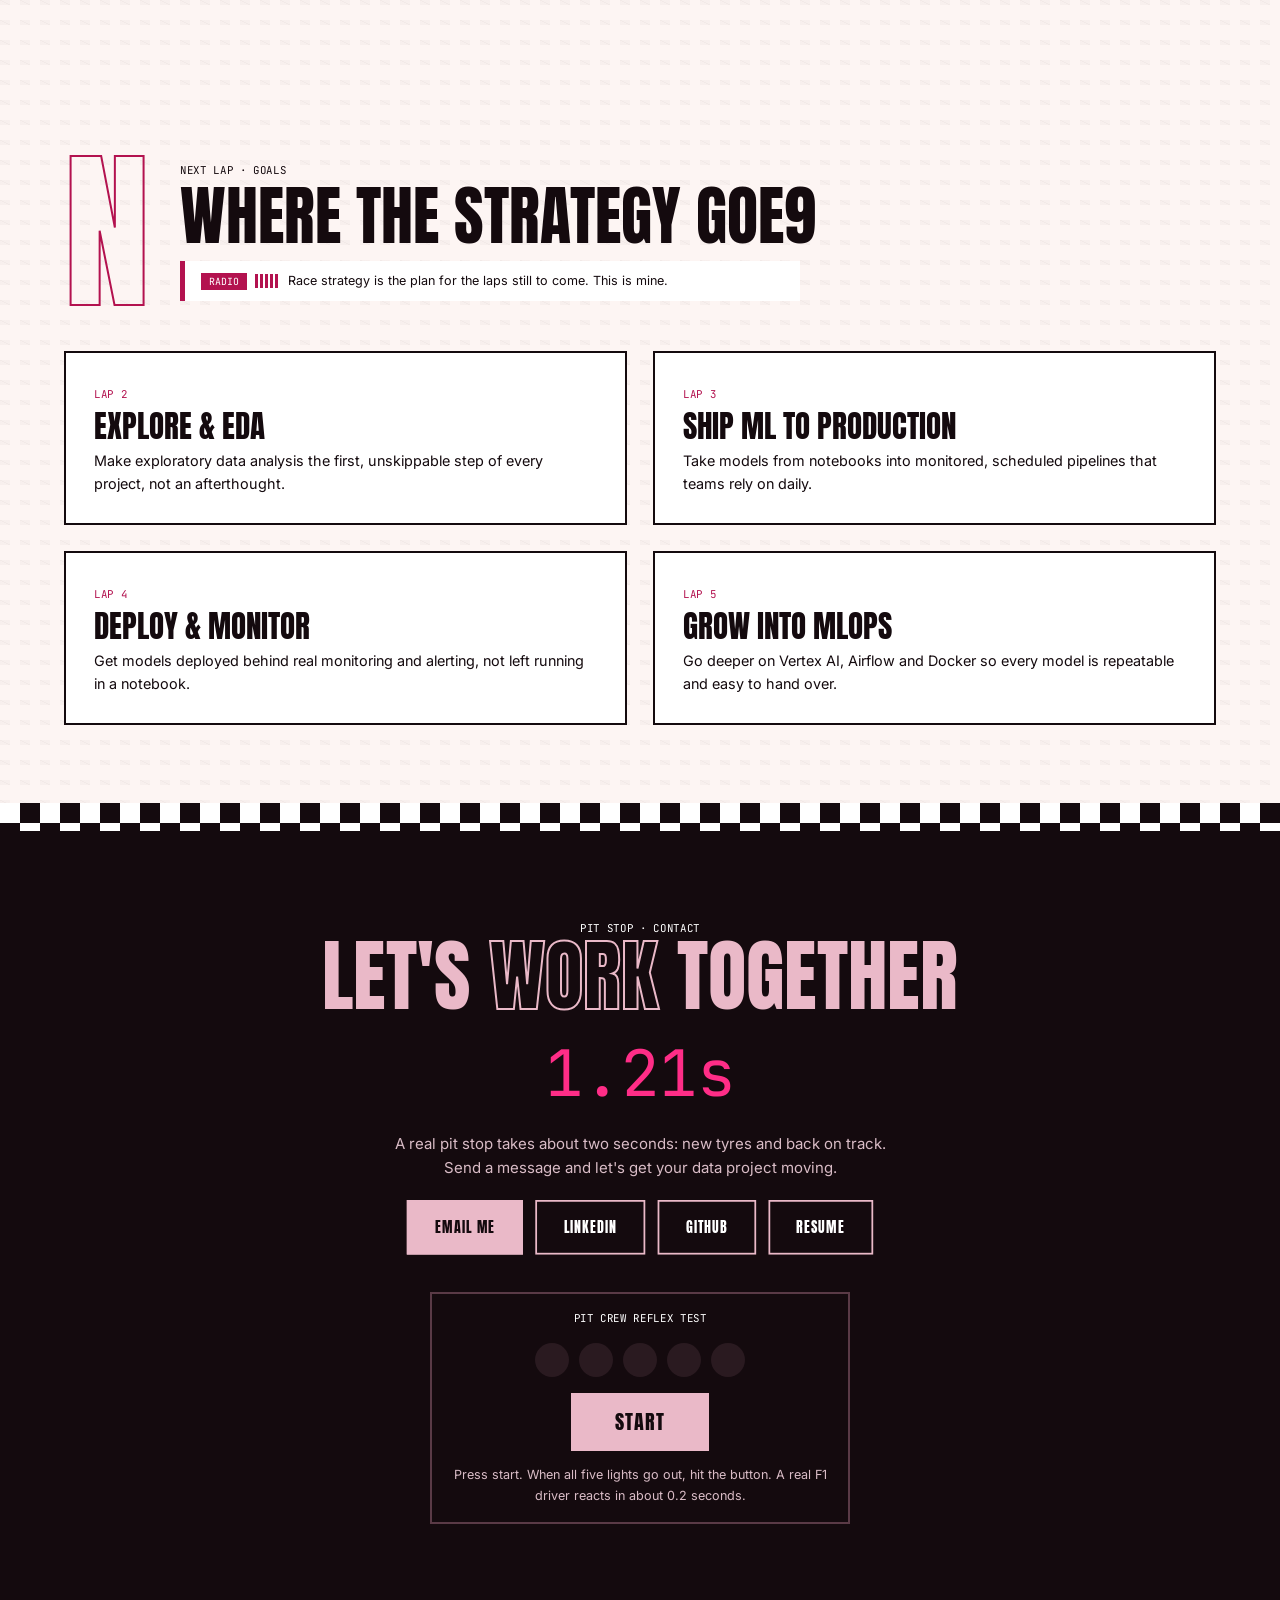
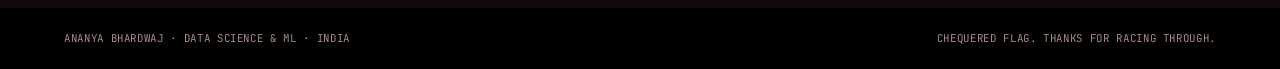
==== commit 4ed801c0: "Update changes" ====
--- a/index.html
+++ b/index.html
@@ -6,6 +6,7 @@
 <title>Ananya Bhardwaj — Data Science & ML</title>
 <meta name="description" content="Ananya Bhardwaj, data science and ML engineer. Portfolio told as a race lap.">
 <link rel="stylesheet" href="style.css">
+<link rel="stylesheet" href="f1-upgrade.css">
 </head>
 <body data-page="index.html">
 <canvas id="trail"></canvas>
@@ -33,12 +34,9 @@
 <nav>
   <b>A.BHARDWAJ</b>
   <div>
-    <a class="l act" href="index.html">HOME</a>
-    <a class="l" href="projects.html">PROJECTS</a>
-    <a class="l" href="about.html">ABOUT</a>
-    <a class="l" href="design.html">MEDIA</a>
-    <a class="l" href="work-with-me.html">WORK WITH ME</a>
-    <a class="l" href="contact.html">CONTACT</a>
+    <a class="l" href="index.html">HOME</a>
+    <span class="dd"><a class="l" href="projects.html">PROJECTS <i>▾</i></a><span class="dd-menu"><small>THE GARAGE · 5 CASE FILES</small><a class="di" style="--i:0" href="project-f1-race-lab.html"><em>P1</em><b>F1 Race Intelligence Lab</b><u>ML</u></a><a class="di" style="--i:1" href="project-flight-predictor.html"><em>P2</em><b>Flight Price Predictor</b><u>ML</u></a><a class="di" style="--i:2" href="project-animal-allergy.html"><em>P3</em><b>Animal Allergy Saving System</b><u>CV</u></a><a class="di" style="--i:3" href="project-factcheck-ai.html"><em>P4</em><b>FactCheck AI</b><u>NLP</u></a><a class="di" style="--i:4" href="project-the-bench.html"><em>P5</em><b>The Bench · Legal RAG</b><u>RAG</u></a><a class="di all" style="--i:5" href="projects.html">ALL PROJECTS →</a></span></span>
+    <span class="dd r"><a class="l" href="contact.html">CONTACT <i>▾</i></a><span class="dd-menu"><small>PIT RADIO · OPEN CHANNELS</small><a class="di" style="--i:0" href="mailto:ananyabhardwaj.tech@gmail.com"><em>✉</em><b>EMAIL</b><u>ananyabhardwaj.tech@gmail.com</u></a><a class="di" style="--i:1" href="https://www.linkedin.com/in/ananyabhardwaj24/" target="_blank" rel="noreferrer"><em>in</em><b>LINKEDIN</b><u>Connect on LinkedIn</u></a><a class="di" style="--i:2" href="https://github.com/ananya24bhardwaj25" target="_blank" rel="noreferrer"><em></></em><b>GITHUB</b><u>See the code</u></a><a class="di" style="--i:3" href="assets/Ananya-Bhardwaj-Resume.pdf" target="_blank"><em>↓</em><b>RESUME</b><u>Open the PDF</u></a><a class="di all" style="--i:4" href="contact.html">CONTACT PAGE →</a></span></span>
     <button id="drs" class="pill m" style="background:var(--mg);border:0">⚡ DRS BOOST</button>
     <a class="pill m" href="#pit"><i></i>OPEN TO WORK</a>
   </div>
@@ -57,73 +55,40 @@
   <div class="m"><span>GEAR</span><b id="gear">1</b></div>
 </aside>
 
-<header class="hero" id="top">
+<header class="hero plate-hero" id="top">
   <svg class="hero-track" viewBox="0 0 900 520" preserveAspectRatio="xMaxYMid slice" aria-hidden="true">
     <path pathLength="1200" d="M60 420C10 330 60 180 200 150L480 90C640 55 720 150 630 230C560 292 630 400 780 410C860 415 880 470 800 478L180 478C100 478 100 450 60 420Z"/>
   </svg>
-
   <div class="hero-copy">
+    <div class="hud-top">
+      <span class="hud-live"><i></i>LIVE · ANANYA BHARDWAJ</span>
+      <span class="hud-dots" id="hudDots"></span>
+      <span class="hud-pct"><b id="hudPct">0%</b> OF LAP</span>
+    </div>
     <div class="lights"><u></u><u></u><u></u><u></u><u></u><span class="m" id="ltxt">LIGHTS ARE COMING ON…</span></div>
-    <div class="strip"><span class="track-ln"></span><svg class="lcar" viewBox="0 0 120 40" aria-hidden="true"><rect x="10" y="26" width="14" height="4" fill="#140a0e"/><rect x="96" y="26" width="14" height="4" fill="#140a0e"/><path d="M14 24 L30 14 L70 12 L92 18 L104 24 L104 28 L14 28Z" fill="#b3124f" stroke="#140a0e" stroke-width="1.5"/><circle cx="28" cy="30" r="8" fill="#140a0e"/><circle cx="92" cy="30" r="8" fill="#140a0e"/></svg></div>
     <h1 class="d"><span class="a">Ananya</span><span class="b">Bhardwaj</span></h1>
     <div class="role"><b>DATA SCIENCE &amp; ML ENGINEER</b><i></i></div>
-    <p class="sub">Data science and machine-learning engineer. I turn messy data into models and pipelines people can trust, and I treat every project like a lap: plan it, measure it, improve it.</p>
-  </div>
-
+    <p class="sub">I turn messy data into models and pipelines people can trust, and I treat every project like a lap: plan it, measure it, improve it.</p>
+    <div class="cta"><a class="bt p" href="projects.html">SEE THE BUILDS →</a><a class="bt" href="#pit">LET'S TALK</a></div>
+    <div class="hud-foot">
+      <div class="hf"><b id="hudGear">1</b><span>GEAR</span></div>
+      <svg class="mini" viewBox="0 0 160 70" aria-hidden="true"><path id="miniP" d="M14 50C4 34 20 12 48 14L104 8C136 4 152 24 130 38C116 48 132 60 150 60L40 62C24 62 18 58 14 50Z" fill="none" stroke="#eab9c8" stroke-width="6" stroke-linecap="round"/><circle r="5" fill="#ff2d87" stroke="#fff" stroke-width="2"><animateMotion dur="5s" repeatCount="indefinite"><mpath href="#miniP"/></animateMotion></circle></svg>
+      <div class="hf"><b id="hudSpd">0</b><span>KM/H</span></div>
+    </div>
+  </div>
   <div class="hero-side">
-    <!-- live telemetry HUD visual -->
-    <div class="hero-visual" aria-hidden="true">
-      <div class="hv-radar"></div>
-      <div class="hv-grain"></div>
-      <div class="hv-top">
-        <span class="hv-kicker"><i></i>LIVE TELEMETRY</span>
-        <div class="hv-type">
-          <b class="t1">DATA SCIENCE ENGINEER</b>
-          <b class="t2">LLMs &amp; RAG SYSTEMS</b>
-        </div>
-      </div>
-      <div class="hv-gauge">
-        <svg viewBox="0 0 260 150">
-          <defs>
-            <linearGradient id="hv-needlegrad" x1="0" y1="0" x2="1" y2="0">
-              <stop offset="0" stop-color="#ff6ba8"/><stop offset="1" stop-color="#ff2d87"/>
-            </linearGradient>
-          </defs>
-          <path id="hv-arc" pathLength="100" d="M30 130 A100 100 0 0 1 230 130" fill="none"/>
-          <use href="#hv-arc" class="hv-arcbg" stroke-linecap="round"/>
-          <use href="#hv-arc" class="hv-arcfill" stroke-linecap="round"/>
-          <g class="hv-ticks">
-            <line x1="22" y1="130" x2="34" y2="130"/>
-            <line x1="42.6" y1="66.5" x2="52.3" y2="73.6"/>
-            <line x1="96.6" y1="27.3" x2="100.3" y2="38.7"/>
-            <line x1="130" y1="22" x2="130" y2="34"/>
-            <line x1="163.4" y1="27.3" x2="159.7" y2="38.7"/>
-            <line x1="217.4" y1="66.5" x2="207.7" y2="73.6"/>
-            <line x1="238" y1="130" x2="226" y2="130"/>
-          </g>
-          <line class="hv-needle" x1="130" y1="130" x2="208" y2="130">
-            <animateTransform attributeName="transform" type="rotate" from="-180 130 130" to="-22.86 130 130" dur="2.4s" begin="0.4s" fill="freeze"/>
-          </line>
-          <circle class="hv-hub" cx="130" cy="130" r="9"/>
-        </svg>
-        <div class="hv-read"><b>8.73</b><span>CGPA · OUT OF 10</span></div>
-      </div>
-      <div class="hv-stats">
-        <div><b>200+</b><span>LEETCODE</span></div>
-        <div><b>5★</b><span>HACKERRANK</span></div>
-        <div><b>3RD</b><span>EXPO '24</span></div>
-      </div>
-      <div class="hv-spacer"></div>
-      <div class="hv-wave">
-        <svg viewBox="0 0 300 50" preserveAspectRatio="none">
-          <polyline id="hv-wl" points="0,25 30,25 40,6 50,44 60,25 110,25 122,12 134,38 146,25 200,25 212,8 224,42 236,25 300,25"/>
-          <circle r="4" fill="#ff2d87"><animateMotion dur="3s" repeatCount="indefinite"><mpath href="#hv-wl"/></animateMotion></circle>
-        </svg>
-      </div>
-    </div>
-
-  </div>
-
+    <div class="plate" id="plate" aria-hidden="true">
+      <div class="pl-band l"><span>LLMs &amp; RAG · DATA SCIENCE · ML · CLOUD · LLMs &amp; RAG · DATA SCIENCE · ML · CLOUD ·</span></div>
+      <div class="pl-band r"></div>
+      <div class="pl-line t"></div><div class="pl-line b"></div>
+      <div class="pl-bar t"></div><div class="pl-bar b"></div>
+      <div class="pl-lane"><div class="carwrap"><i class="trail"></i><svg class="pl-car" viewBox="0 0 40 64"><rect x="5" y="2" width="30" height="4" rx="1" fill="#140a0e"/><rect x="2" y="8" width="6" height="12" rx="2" fill="#140a0e"/><rect x="32" y="8" width="6" height="12" rx="2" fill="#140a0e"/><path d="M20 6L23 18 22.5 30 24.5 36 24.5 50 15.5 50 15.5 36 17.5 30 17 18Z" fill="#b3124f"/><circle cx="20" cy="27" r="3.6" fill="#fdf5f3"/><rect x="0" y="40" width="7" height="13" rx="2" fill="#140a0e"/><rect x="33" y="40" width="7" height="13" rx="2" fill="#140a0e"/><rect x="11" y="56" width="18" height="4" rx="1" fill="#140a0e"/></svg></div></div>
+      <div class="pl-name">BHARDWAJ</div>
+      <div class="pl-streak"></div>
+      <div class="pl-num"><div class="stk"><div class="in g3">AB</div><div class="in g2">AB</div><div class="in g1">AB</div></div></div>
+      <div class="pl-gloss"></div>
+    </div>
+  </div>
 </header>
 
 <!-- marquee: GCP / BigQuery / Vertex AI removed -->
@@ -170,11 +135,7 @@
     <p class="radio"><i>RADIO</i>A race engineer talks to the driver by radio. Mine translates: a sector is one third of a lap, so this is chapter one of the career.</p>
   </div></div>
   <div class="g2">
-    <div class="card rv"><span class="m">B.TECH · COMPUTER SCIENCE, AI &amp; ML</span><h3 class="d">Manipal University Jaipur</h3></div>
-    <div class="card rv ring">
-      <svg viewBox="0 0 120 120"><circle class="t" cx="60" cy="60" r="50"/><circle class="v" cx="60" cy="60" r="50"/></svg>
-      <div><span class="m">SECTOR TIME · CGPA</span><div class="big" data-n="8.73" data-d="2">0</div><p>out of 10. On a timing board this would be a purple sector: the fastest of the lap.</p></div>
-    </div>
+    <div class="card rv" style="grid-column:1/-1"><span class="m">B.TECH · COMPUTER SCIENCE, AI &amp; ML</span><h3 class="d">Manipal University Jaipur</h3></div>
   </div>
 </section>
 
@@ -206,13 +167,14 @@
   <div class="sh rv"><b>S3</b><div>
     <small class="m">SECTOR 3 · PROJECTS</small>
     <h2 class="d">The final push</h2>
-    <p class="radio"><i>RADIO</i>The last sector decides the lap time. These are the things I built myself. Hover a row: DRS is the overtaking flap, so it lights up when a project is "open".</p>
+    <p class="radio"><i>RADIO</i>The last sector decides the lap time. These are the things I built myself. Hover a row and open its case file.</p>
   </div></div>
   <div class="lb rv">
-    <div class="r"><span class="n">P1</span><h3 class="d">Flight Price Predictor</h3><p>Explored and cleaned the data first (EDA), then trained a model that estimates ticket prices from route, dates and airline — reaching 0.87 accuracy.</p><span class="drs">DRS OPEN · ML · 0.87 ACC</span></div>
-    <div class="r"><span class="n">P2</span><h3 class="d">Animal Allergy Saving System</h3><p>A safety-focused system built to protect animals from allergic reactions. Placed top 3 at its hackathon.</p><span class="drs">DRS OPEN · TOP 3 FINISH</span></div>
-    <div class="r"><span class="n">P3</span><h3 class="d">FactCheck AI</h3><p>AI tool that checks claims against evidence, built to fight misinformation.</p><span class="drs">DRS OPEN · NLP</span></div>
-    <div class="r"><span class="n">P4</span><h3 class="d">Apollo — Legal RAG System</h3><p>A retrieval-augmented generation system that answers legal questions grounded in real documents, not guesses.</p><span class="drs">DRS OPEN · LLM · RAG</span></div>
+    <a class="r project-item" href="project-f1-race-lab.html"><span class="n">P1</span><h3 class="d">F1 Race Intelligence Lab</h3><p>Race-strategy analytics on real FastF1 telemetry: tyre degradation with uncertainty bands, Safety Car cost, and a Monte Carlo pit simulator.</p><span class="drs">OPEN CASE FILE ↗</span></a>
+    <a class="r project-item" href="project-flight-predictor.html"><span class="n">P2</span><h3 class="d">Flight Price Predictor</h3><p>Explored and cleaned the data first (EDA), then trained a model that estimates ticket prices from route, dates and airline — reaching 0.87 accuracy.</p><span class="drs">OPEN CASE FILE ↗</span></a>
+    <a class="r project-item" href="project-animal-allergy.html"><span class="n">P3</span><h3 class="d">Animal Allergy Saving System</h3><p>A safety-focused system built to protect animals from allergic reactions. Placed top 3 at its hackathon.</p><span class="drs">OPEN CASE FILE ↗</span></a>
+    <a class="r project-item" href="project-factcheck-ai.html"><span class="n">P4</span><h3 class="d">FactCheck AI</h3><p>AI tool that checks claims against evidence, built to fight misinformation.</p><span class="drs">OPEN CASE FILE ↗</span></a>
+    <a class="r project-item" href="project-the-bench.html"><span class="n">P5</span><h3 class="d">The Bench · Legal RAG</h3><p>A retrieval-augmented generation system that answers legal questions grounded in real documents, not guesses.</p><span class="drs">OPEN CASE FILE ↗</span></a>
   </div>
 </section>
 
@@ -225,9 +187,9 @@
   <div class="pace">
     <div class="chart rv">
       <h4 class="d m"><span>LIVE TIMING</span><span>LAP 1</span></h4>
-      <div class="row"><em>P1</em><span>CGPA<small>Grade average, B.Tech CSE (AI/ML)</small></span><b data-n="8.73" data-d="2">0</b></div>
-      <div class="row"><em>P2</em><span>LeetCode<small>Coding problems solved</small></span><b data-n="200" data-x="+">0</b></div>
-      <div class="row"><em>P3</em><span>HackerRank<small>Top star rating</small></span><b data-n="5" data-x="★">0</b></div>
+      <div class="row"><em>P1</em><span>CGPA<small>Grade average, B.Tech CSE (AI/ML)</small></span><b>8.73</b></div>
+      <div class="row"><em>P2</em><span>LeetCode<small>Coding problems solved</small></span><b>200+</b></div>
+      <div class="row"><em>P3</em><span>HackerRank<small>Top star rating</small></span><b>5★</b></div>
       <div class="row"><em>P3</em><span>Project Expo 2024<small>Podium finish, top three</small></span><b>3rd</b></div>
     </div>
     <div class="pit rv">
@@ -289,5 +251,6 @@
 </footer>
 
 <script src="main.js"></script>
+<script src="f1-upgrade.js"></script>
 </body>
 </html>
--- a/style.css
+++ b/style.css
@@ -2,22 +2,26 @@
 :root{--bg:#f7e6ea;--pk:#eab9c8;--mg:#b3124f;--dk:#7d0d3a;--ink:#140a0e;--w:#fff}
 *{box-sizing:border-box;margin:0;padding:0}
 html{scroll-behavior:smooth}
-body{background:var(--bg);color:var(--ink);font:16px/1.6 Inter,system-ui,sans-serif;overflow-x:hidden}
+body{background:var(--bg);color:var(--ink);font:14.4px/1.6 Inter,system-ui,sans-serif;overflow-x:hidden}
 html.nc,html.nc *{cursor:none!important}
-body:before{content:"";position:fixed;inset:0;z-index:-2;background-color:var(--bg);background-image:repeating-linear-gradient(45deg,rgba(179,18,79,.06) 0 2px,transparent 2px 12px),repeating-linear-gradient(-45deg,rgba(179,18,79,.05) 0 2px,transparent 2px 12px),radial-gradient(1300px 750px at 50% -6%,rgba(255,255,255,.6),transparent 62%);background-size:28px 28px,28px 28px,100% 100%;animation:weave 46s linear infinite}
+body:before{content:"";position:fixed;inset:-10%;z-index:-2;background-color:var(--bg);background-image:
+  repeating-linear-gradient(18deg,rgba(179,18,79,.09) 0 60px,transparent 60px 420px),
+  repeating-linear-gradient(18deg,rgba(255,255,255,.7) 0 18px,transparent 18px 420px),
+  radial-gradient(1300px 750px at 50% -6%,rgba(255,255,255,.55),transparent 62%);
+  background-size:620px 620px,620px 620px,100% 100%;animation:weave 50s linear infinite}
 .kerb{position:fixed;top:0;bottom:0;width:6px;z-index:6;pointer-events:none;background:repeating-linear-gradient(135deg,var(--mg) 0 9px,#fff 9px 18px)}
 .kerb.l{left:0}.kerb.r{right:0}
 .spotlight{position:fixed;top:-220px;left:-30%;width:160%;height:520px;z-index:-3;pointer-events:none;background:radial-gradient(620px 420px at center,rgba(255,255,255,.75),transparent 62%);animation:drift2 16s ease-in-out infinite}
 @keyframes drift2{0%,100%{transform:translateX(-12%)}50%{transform:translateX(12%)}}
-.speedlines{position:fixed;inset:0;z-index:-1;pointer-events:none;opacity:.5;background-image:repeating-linear-gradient(100deg,rgba(179,18,79,.055) 0 1px,transparent 1px 90px);animation:slide 3s linear infinite}
-@keyframes slide{to{background-position:300px 0}}
-@keyframes weave{to{background-position:280px 280px,-280px 280px,0 0}}
+.speedlines{position:fixed;inset:0;z-index:-1;pointer-events:none;opacity:.4;background-image:repeating-linear-gradient(18deg,rgba(179,18,79,.07) 0 2px,transparent 2px 160px);animation:slide 4.5s linear infinite}
+@keyframes slide{to{background-position:900px 500px}}
+@keyframes weave{to{background-position:900px 900px,900px 900px,0 0}}
 body:after{content:"";position:fixed;left:0;right:0;top:-160px;height:160px;z-index:50;pointer-events:none;background:linear-gradient(transparent,rgba(179,18,79,.09),transparent);animation:scan 7s linear infinite}
 @keyframes scan{to{top:100%}}
 a{color:inherit;text-decoration:none}
 button,input,textarea,select{font:inherit}
 .d{font-family:Anton,Impact,sans-serif;text-transform:uppercase;font-weight:400;line-height:.95}
-.m{font-family:'JetBrains Mono',monospace;font-size:12px;letter-spacing:.06em}
+.m{font-family:'JetBrains Mono',monospace;font-size:10.8px;letter-spacing:.06em}
 nav{position:fixed;top:0;left:0;right:0;z-index:40;display:flex;justify-content:space-between;align-items:center;padding:14px 5vw;background:rgba(247,230,234,.82);backdrop-filter:blur(10px);border-bottom:1px solid rgba(125,13,58,.15)}
 nav b{font-family:Anton;letter-spacing:.06em;font-weight:400;font-size:20px;color:var(--mg)}
 nav div{display:flex;gap:22px;align-items:center}nav a.act:after{width:100%}
@@ -27,85 +31,68 @@
 .pill{display:flex;gap:8px;align-items:center;background:var(--ink);color:#fff;padding:6px 14px;border-radius:99px}
 .pill i,.st i{width:8px;height:8px;border-radius:50%;background:#ff2d87;box-shadow:0 0 10px #ff2d87;animation:bl 1.2s infinite}
 @keyframes bl{50%{opacity:.25}}
-section,header{padding:120px 5vw 90px;position:relative}
-.hero{min-height:100vh;display:grid;grid-template-columns:1.5fr 1fr;gap:40px;align-items:stretch;padding-top:130px;padding-bottom:50px}
+section,header{padding:105px 5vw 78px;position:relative}
+.hero{min-height:100vh;display:grid;grid-template-columns:1.5fr 1fr;gap:40px;align-items:stretch;padding-top:115px;padding-bottom:44px}
 .hero-copy{align-self:center}
 .hero-side{display:flex;flex-direction:column}
 .hero.page{min-height:0;padding-bottom:70px;align-items:start}
-.hero.page h1 .a{font-size:clamp(56px,11vw,160px)}
-.hero.page h1 .b{font-size:clamp(34px,7vw,96px)}
+.hero.page h1 .a{font-size:clamp(50.4px,9.9vw,144px)}
+.hero.page h1 .b{font-size:clamp(30.6px,6.3vw,86.4px)}
 .lights{display:flex;gap:10px;margin-bottom:26px;align-items:center}
 .lights u{width:34px;height:34px;border-radius:50%;background:#2a1a20;border:3px solid var(--ink);transition:.15s}
 .lights u.on{background:#ff1f4b;box-shadow:0 0 22px #ff1f4b}
 .lights span{margin-left:12px}
 h1 span{display:block;opacity:0;transform:translateY(50px);transition:1s cubic-bezier(.2,.8,.2,1)}
-h1 .a{font-size:clamp(76px,17vw,250px);color:var(--mg)}
-h1 .b{font-size:clamp(46px,10vw,150px);color:transparent;-webkit-text-stroke:2px var(--dk);transition-delay:.15s}
+h1 .a{font-size:clamp(68.4px,15.3vw,225px);color:var(--mg)}
+h1 .b{font-size:clamp(41.4px,9vw,135px);color:transparent;-webkit-text-stroke:2px var(--dk);transition-delay:.15s}
 .go h1 span{opacity:1;transform:none}
-.sub{max-width:520px;margin-top:22px;font-size:18px}
+.sub{max-width:520px;margin-top:22px;font-size:16.2px}
 .board{background:var(--w);border:2px solid var(--ink);box-shadow:10px 10px 0 var(--mg);opacity:0;transform:translateX(40px);transition:1s .4s}
 .go .board{opacity:1;transform:none}
 .board h4{background:var(--ink);color:#fff;padding:10px 16px;display:flex;justify-content:space-between;font-weight:400}
 .row{display:grid;grid-template-columns:30px 1fr auto;gap:10px;padding:13px 16px;border-bottom:1px solid #eee;align-items:center;transition:.25s}
 .row:hover{background:var(--pk);transform:translateX(6px)}
-.row small{display:block;color:#7a5a64;font-size:12px;line-height:1.3}
-.row b{font-family:'JetBrains Mono';font-size:20px;color:var(--mg)}
+.row small{display:block;color:#7a5a64;font-size:10.8px;line-height:1.3}
+.row b{font-family:'JetBrains Mono';font-size:18px;color:var(--mg)}
 .row em{font-style:normal;font-family:Anton;color:#999}
 .strip{position:relative;height:26px;margin:14px 0 2px;overflow:hidden}
 .strip .track-ln{position:absolute;left:0;right:0;bottom:5px;height:2px;background:repeating-linear-gradient(90deg,var(--ink) 0 10px,transparent 10px 20px);opacity:.35}
 .lcar{position:absolute;left:-90px;bottom:0;width:76px;opacity:0}
 .hero.go .lcar{animation:launch 1.9s .1s cubic-bezier(.22,.8,.13,1) forwards}
 @keyframes launch{0%{left:-90px;opacity:1}82%{opacity:1}100%{left:104%;opacity:0}}
-.hero{position:relative}.hero-track{position:absolute;inset:0;width:100%;height:100%;z-index:-1;pointer-events:none}.hero-track path{fill:none;stroke:var(--mg);stroke-width:3;opacity:.14;stroke-dasharray:1200;stroke-dashoffset:1200;animation:htd 3.2s .5s ease forwards}@keyframes htd{to{stroke-dashoffset:0}}.role{position:relative;display:inline-block;overflow:hidden;border:2px solid var(--ink);padding:9px 20px;margin:16px 0 20px;background:#fff}.role b{position:relative;z-index:1;font-family:Anton;font-weight:400;font-size:clamp(16px,2.1vw,24px);letter-spacing:.06em}.role i{position:absolute;inset:0;background:linear-gradient(100deg,transparent,rgba(179,18,79,.35),transparent);transform:translateX(-130%);animation:sweep 3s ease-in-out infinite}@keyframes sweep{to{transform:translateX(130%)}}.gloss{grid-column:1/-1;background:#fff;border:2px solid var(--ink);margin-top:6px}.gloss h4{background:var(--ink);color:#fff;padding:10px 16px;font-family:Anton;font-weight:400;letter-spacing:.05em;display:flex;justify-content:space-between}.gitem{display:grid;grid-template-columns:44px 130px 1fr;gap:14px;align-items:center;padding:12px 16px;border-bottom:1px solid #eee;font-size:14px}.gitem:last-child{border-bottom:0}.gitem em{font-style:normal;font-family:Anton;color:var(--mg);font-size:20px}.gitem b{font-family:Anton;font-weight:400;letter-spacing:.03em}
-.hero-visual{position:relative;flex:1;min-height:520px;background:#0a0507;border:2px solid var(--ink);border-radius:6px;box-shadow:10px 10px 0 var(--mg);overflow:hidden;display:flex;flex-direction:column}
-.hv-radar{position:absolute;inset:-40% -10%;z-index:0;background:conic-gradient(from 0deg,rgba(255,45,135,.22),transparent 18%,transparent 100%);animation:hvspin 5s linear infinite;mix-blend-mode:screen;pointer-events:none}
-@keyframes hvspin{to{transform:rotate(360deg)}}
-.hv-grain{position:absolute;inset:0;z-index:0;pointer-events:none;background-image:repeating-linear-gradient(0deg,rgba(255,255,255,.025) 0 1px,transparent 1px 3px);opacity:.6}
-.hv-top{position:relative;z-index:2;padding:22px 20px 0}
-.hv-kicker{display:flex;align-items:center;gap:7px;font:700 10px 'JetBrains Mono',monospace;letter-spacing:.16em;color:#ff6ba8;margin-bottom:10px}
+.hero{position:relative}.hero-track{position:absolute;inset:0;width:100%;height:100%;z-index:-1;pointer-events:none}.hero-track path{fill:none;stroke:var(--mg);stroke-width:3;opacity:.14;stroke-dasharray:1200;stroke-dashoffset:1200;animation:htd 3.2s .5s ease forwards}@keyframes htd{to{stroke-dashoffset:0}}.role{position:relative;display:inline-block;overflow:hidden;border:2px solid var(--ink);padding:9px 20px;margin:16px 0 20px;background:#fff}.role b{position:relative;z-index:1;font-family:Anton;font-weight:400;font-size:clamp(14.4px,1.9vw,21.6px);letter-spacing:.06em}.role i{position:absolute;inset:0;background:linear-gradient(100deg,transparent,rgba(179,18,79,.35),transparent);transform:translateX(-130%);animation:sweep 3s ease-in-out infinite}@keyframes sweep{to{transform:translateX(130%)}}.gloss{grid-column:1/-1;background:#fff;border:2px solid var(--ink);margin-top:6px}.gloss h4{background:var(--ink);color:#fff;padding:10px 16px;font-family:Anton;font-weight:400;letter-spacing:.05em;display:flex;justify-content:space-between}.gitem{display:grid;grid-template-columns:44px 130px 1fr;gap:14px;align-items:center;padding:12px 16px;border-bottom:1px solid #eee;font-size:12.6px}.gitem:last-child{border-bottom:0}.gitem em{font-style:normal;font-family:Anton;color:var(--mg);font-size:18px}.gitem b{font-family:Anton;font-weight:400;letter-spacing:.03em}
+.hero-visual{position:relative;flex:1;min-height:520px;background:#060304;border:2px solid var(--ink);border-radius:6px;box-shadow:10px 10px 0 var(--mg);overflow:hidden;display:flex;flex-direction:column;align-items:center;justify-content:center}
+.hv-tunnel{position:absolute;top:50%;left:50%;width:1400px;height:1400px;margin:-700px 0 0 -700px;border-radius:50%;z-index:0;pointer-events:none;background:repeating-conic-gradient(from 0deg,rgba(255,45,135,.5) 0deg 1deg,transparent 1deg 7deg);transform:scale(.15);opacity:0;animation:tunnel 3.2s cubic-bezier(.1,.6,.3,1) infinite}
+.hv-tunnel.t2{animation-delay:1.07s}
+.hv-tunnel.t3{animation-delay:2.14s}
+@keyframes tunnel{0%{transform:scale(.1);opacity:0}8%{opacity:.85}60%{opacity:.25}100%{transform:scale(1);opacity:0}}
+.hv-vign{position:absolute;inset:0;z-index:1;background:radial-gradient(60% 55% at 50% 50%,transparent 40%,#060304 92%);pointer-events:none}
+.hv-core{position:relative;z-index:2;text-align:center;padding:0 22px}
+.hv-kicker{display:inline-flex;align-items:center;gap:7px;font:700 9px 'JetBrains Mono',monospace;letter-spacing:.2em;color:#ff6ba8;margin-bottom:16px}
 .hv-kicker i{width:6px;height:6px;border-radius:50%;background:#ff2d87;box-shadow:0 0 8px #ff2d87;animation:bl 1.2s infinite}
-.hv-type b{display:block;overflow:hidden;white-space:nowrap;width:0;font-family:Anton;font-weight:400;font-size:17px;letter-spacing:.02em;color:#fff;border-right:2px solid #ff6ba8}
-.hv-type .t1{animation:hvt1 1.3s steps(21) .5s forwards}
-.hv-type .t2{margin-top:6px;border-right-color:transparent;animation:hvt2 1.1s steps(18) 2s forwards,hvcaret .8s step-end 3.1s infinite}
-@keyframes hvt1{to{width:21ch}}
-@keyframes hvt2{to{width:18ch;border-right-color:#ff6ba8}}
-@keyframes hvcaret{50%{border-right-color:transparent}}
-.hv-gauge{position:relative;z-index:2;display:flex;flex-direction:column;align-items:center;justify-content:center;padding:26px 20px 6px}
-.hv-gauge svg{width:100%;max-width:300px;overflow:visible}
-.hv-arcbg{fill:none;stroke:#221319;stroke-width:14}
-.hv-arcfill{fill:none;stroke:url(#hv-needlegrad);stroke-width:14;stroke-dasharray:100;stroke-dashoffset:100;filter:drop-shadow(0 0 5px rgba(255,45,135,.65));animation:hvfill 2.2s .4s cubic-bezier(.2,.8,.2,1) forwards}
-@keyframes hvfill{to{stroke-dashoffset:12.7}}
-.hv-ticks line{stroke:#4a2c36;stroke-width:2}
-.hv-needle{stroke:#ff2d87;stroke-width:3;stroke-linecap:round;filter:drop-shadow(0 0 4px rgba(255,45,135,.8))}
-.hv-hub{fill:#140a0e;stroke:#ff2d87;stroke-width:2}
-.hv-read{text-align:center;margin-top:-6px}
-.hv-read b{display:block;font-family:Anton;font-weight:400;font-size:40px;color:#fff;line-height:1}
-.hv-read span{font:700 10px 'JetBrains Mono',monospace;letter-spacing:.1em;color:#ff6ba8}
-.hv-stats{position:relative;z-index:2;display:flex;gap:10px;padding:4px 20px 0;justify-content:center}
-.hv-stats div{flex:1;max-width:100px;text-align:center;border:1px solid #2a1a20;padding:10px 6px;background:rgba(255,255,255,.02)}
-.hv-stats b{display:block;font-family:Anton;font-weight:400;font-size:18px;color:#ff6ba8}
-.hv-stats span{font:700 8px 'JetBrains Mono',monospace;letter-spacing:.08em;color:#8a5a66}
-.hv-spacer{flex:1;min-height:20px}
-.hv-wave{position:relative;z-index:2;height:60px;border-top:1px solid #241319;padding:0 10px}
-.hv-wave svg{width:100%;height:100%;display:block}
-#hv-wl{fill:none;stroke:#ff6ba8;stroke-width:1.6;opacity:.55}
-@media(max-width:900px){.hero-visual{min-height:440px}}
-.guide div{padding:12px 16px;border-left:4px solid var(--mg);background:rgba(255,255,255,.6);font-size:14px;line-height:1.4}
-.guide b{display:block;font-family:Anton;font-weight:400;font-size:18px;letter-spacing:.04em;color:var(--dk)}
+.hv-core h3{font-family:Anton;font-weight:400;font-size:clamp(21.6px,2.3vw,28.8px);line-height:1.12;letter-spacing:.02em;color:#fff;text-shadow:0 0 22px rgba(255,45,135,.55)}
+.hv-rule{display:block;width:34px;height:2px;background:var(--mg);margin:18px auto;box-shadow:0 0 8px rgba(255,45,135,.7)}
+.hv-foot{position:relative;z-index:2;display:flex;gap:10px;padding:26px 22px 0;justify-content:center}
+.hv-foot div{flex:1;max-width:100px;text-align:center;border-top:1px solid #2a1a20;padding-top:10px}
+.hv-foot b{display:block;font-family:Anton;font-weight:400;font-size:17.1px;color:#ff6ba8}
+.hv-foot span{font:700 7.2px 'JetBrains Mono',monospace;letter-spacing:.08em;color:#8a5a66}
+@media(max-width:900px){.hero-visual{min-height:440px}.hv-tunnel{width:900px;height:900px;margin:-450px 0 0 -450px}}
+.guide div{padding:12px 16px;border-left:4px solid var(--mg);background:rgba(255,255,255,.6);font-size:12.6px;line-height:1.4}
+.guide b{display:block;font-family:Anton;font-weight:400;font-size:16.2px;letter-spacing:.04em;color:var(--dk)}
 .tick{background:var(--ink);color:#fff;overflow:hidden;white-space:nowrap;padding:14px 0;transform:rotate(-1deg);margin:20px -2vw}
-.tick div{display:inline-block;animation:mq 26s linear infinite;font-family:Anton;font-size:26px;letter-spacing:.05em}
+.tick div{display:inline-block;animation:mq 26s linear infinite;font-family:Anton;font-size:23.4px;letter-spacing:.05em}
 .tick span{color:var(--pk);margin:0 26px}
 @keyframes mq{to{transform:translateX(-50%)}}
 .sh{display:grid;grid-template-columns:auto 1fr;gap:30px;align-items:end;margin-bottom:50px}
-.sh>b{font-family:Anton;font-weight:400;font-size:clamp(90px,15vw,220px);line-height:.8;color:transparent;-webkit-text-stroke:2px var(--mg)}
-.sh h2{font-size:clamp(34px,5.5vw,76px);margin:6px 0 14px}
-.radio{background:var(--w);border-left:5px solid var(--mg);padding:10px 16px;max-width:620px;font-size:14px}
-.radio i{font-style:normal;font-family:'JetBrains Mono';font-size:11px;background:var(--mg);color:#fff;padding:2px 8px;margin-right:8px}
+.sh>b{font-family:Anton;font-weight:400;font-size:clamp(81px,13.5vw,198px);line-height:.8;color:transparent;-webkit-text-stroke:2px var(--mg)}
+.sh h2{font-size:clamp(30.6px,5vw,68.4px);margin:6px 0 14px}
+.radio{background:var(--w);border-left:5px solid var(--mg);padding:10px 16px;max-width:620px;font-size:12.6px}
+.radio i{font-style:normal;font-family:'JetBrains Mono';font-size:9.9px;background:var(--mg);color:#fff;padding:2px 8px;margin-right:8px}
 .g2{display:grid;grid-template-columns:1fr 1fr;gap:26px}
 .g3{display:grid;grid-template-columns:repeat(3,1fr);gap:26px}
 .card{background:var(--w);border:2px solid var(--ink);padding:28px;position:relative;transition:.3s}
 .card:hover{transform:translate(-4px,-4px);box-shadow:8px 8px 0 var(--mg)}
-.card h3{font-size:34px;margin:8px 0}
+.card h3{font-size:30.6px;margin:8px 0}
 .card .m{color:var(--mg)}
 a.card{display:flex;flex-direction:column;justify-content:space-between;min-height:280px}
 .card.dim{opacity:.72}
@@ -116,13 +103,13 @@
 .ring .t{stroke:var(--pk)}
 .ring .v{stroke:var(--mg);stroke-dasharray:314;stroke-dashoffset:314;transition:2s .3s cubic-bezier(.3,.7,.2,1)}
 .ring.in .v{stroke-dashoffset:calc(314 - 314*.873)}
-.big{font-family:Anton;font-size:64px;line-height:1;color:var(--mg)}
+.big{font-family:Anton;font-size:57.6px;line-height:1;color:var(--mg)}
 .stint{display:grid;gap:26px}
 .stint .card{border-left:10px solid var(--mg)}
 .pit{background:var(--ink);color:#fff;padding:26px;display:grid;gap:10px;align-content:start}
-.pit h4{font-family:Anton;font-weight:400;font-size:26px;letter-spacing:.04em;color:var(--pk)}
-.pit p{font-size:13px;color:#cbb;margin-bottom:8px}
-.st{display:flex;justify-content:space-between;align-items:center;padding:9px 0;border-bottom:1px dashed #5a3a46;font-family:'JetBrains Mono';font-size:13px}
+.pit h4{font-family:Anton;font-weight:400;font-size:23.4px;letter-spacing:.04em;color:var(--pk)}
+.pit p{font-size:11.7px;color:#cbb;margin-bottom:8px}
+.st{display:flex;justify-content:space-between;align-items:center;padding:9px 0;border-bottom:1px dashed #5a3a46;font-family:'JetBrains Mono';font-size:11.7px}
 .st i{display:inline-block;margin-right:10px;background:#3dffa8;box-shadow:0 0 9px #3dffa8}
 .st i.p{background:#ff2d87;box-shadow:0 0 9px #ff2d87}
 .lb .r{display:grid;grid-template-columns:70px 1.2fr 2fr 160px;gap:20px;align-items:center;padding:24px 20px;border-bottom:2px solid var(--ink);background:var(--w);position:relative;overflow:hidden;transition:.35s}
@@ -132,17 +119,17 @@
 .lb .r:hover>*{color:#fff}
 .lb .r:hover .drs{opacity:1}
 .lb a.r{color:inherit}.lb .r.dim{opacity:.72;pointer-events:none}
-.lb .n{font-family:Anton;font-size:52px;color:var(--mg)}
-.lb h3{font-size:28px}
-.drs{border:2px solid #fff;padding:4px 10px;text-align:center;opacity:.3;font-family:'JetBrains Mono';font-size:11px;transition:.3s}
+.lb .n{font-family:Anton;font-size:46.8px;color:var(--mg)}
+.lb h3{font-size:25.2px}
+.drs{border:2px solid #fff;padding:4px 10px;text-align:center;opacity:.3;font-family:'JetBrains Mono';font-size:9.9px;transition:.3s}
 .podium{margin-top:26px;display:flex;gap:22px;align-items:center;background:var(--pk);border:2px solid var(--ink);padding:22px}
-.podium b{font-family:Anton;font-weight:400;font-size:72px;color:var(--dk);line-height:1}
+.podium b{font-family:Anton;font-weight:400;font-size:64.8px;color:var(--dk);line-height:1}
 .pace{display:grid;grid-template-columns:1.1fr 1fr;gap:30px}
 .chart{background:var(--w);border:2px solid var(--ink);align-self:start}
 .chart h4{background:var(--ink);color:#fff;padding:10px 16px;display:flex;justify-content:space-between;font-weight:400}
 .chart .row:last-child{border-bottom:0}
 .bar{margin:0 0 16px}
-.bar div{display:flex;justify-content:space-between;font-size:14px;font-weight:500}
+.bar div{display:flex;justify-content:space-between;font-size:12.6px;font-weight:500}
 .bar u{display:block;height:12px;background:var(--pk);margin-top:5px}
 .bar u i{display:block;height:100%;width:0;background:repeating-linear-gradient(90deg,var(--mg) 0 10px,var(--dk) 10px 12px);transition:1.6s cubic-bezier(.3,.7,.2,1)}
 .in .bar u i{width:var(--w)}
@@ -151,19 +138,19 @@
 .ers u i{display:block;height:100%;width:0;background:var(--mg);transition:2s}
 .in .ers u i{width:78%}
 .stop{background:var(--ink);color:#fff;text-align:center;padding:130px 5vw}
-.stop h2{font-size:clamp(50px,11vw,170px);color:var(--pk)}
+.stop h2{font-size:clamp(45px,9.9vw,153px);color:var(--pk)}
 .stop h2 em{font-style:normal;color:transparent;-webkit-text-stroke:2px var(--pk)}
-.clock{font-family:'JetBrains Mono';font-size:clamp(50px,9vw,120px);color:#ff2d87;margin:18px 0}
+.clock{font-family:'JetBrains Mono';font-size:clamp(45px,8.1vw,108px);color:#ff2d87;margin:18px 0}
 .stop p{max-width:520px;margin:0 auto 30px;color:#d9bcc6}
 .btns{display:flex;gap:14px;justify-content:center;flex-wrap:wrap}
-.btns a,.btns button{padding:16px 30px;border:2px solid var(--pk);font-family:Anton;letter-spacing:.06em;font-size:18px;transition:.25s;background:transparent;color:inherit;cursor:pointer}
+.btns a,.btns button{padding:16px 30px;border:2px solid var(--pk);font-family:Anton;letter-spacing:.06em;font-size:16.2px;transition:.25s;background:transparent;color:inherit;cursor:pointer}
 .btns a:first-child,.btns a:hover,.btns button:hover{background:var(--pk);color:var(--ink)}
 .btns a:hover,.btns button:hover{background:#fff;transform:translateY(-4px)}
 .btns.left{justify-content:flex-start}
 footer{background:#000;color:#a88;padding:22px 5vw;display:flex;justify-content:space-between;flex-wrap:wrap;gap:10px}
 .map{position:fixed;right:22px;bottom:22px;z-index:30;width:160px;background:rgba(255,255,255,.92);border:2px solid var(--ink);padding:10px}
 .map svg{width:100%;display:block}
-.map .m{display:flex;justify-content:space-between;font-size:10px;margin-top:4px}
+.map .m{display:flex;justify-content:space-between;font-size:9px;margin-top:4px}
 .map .m b{color:var(--mg)}
 .tp{fill:none;stroke-width:7;stroke-linecap:round;stroke-dasharray:100 200;stroke-dashoffset:300;animation:dr 2.4s .3s forwards}
 @keyframes dr{to{stroke-dashoffset:var(--o)}}
@@ -171,36 +158,36 @@
 #cur.on{opacity:1}
 #cur svg{width:30px;height:48px;margin:-24px 0 0 -15px;display:block;filter:drop-shadow(0 0 2px #fff) drop-shadow(0 2px 3px rgba(0,0,0,.5));transition:scale .2s}
 #cur.h svg{scale:1.4}
-#cur b{position:absolute;left:20px;top:12px;font:700 10px 'JetBrains Mono',monospace;background:var(--ink);color:#fff;padding:2px 6px;white-space:nowrap}
+#cur b{position:absolute;left:20px;top:12px;font:700 9px 'JetBrains Mono',monospace;background:var(--ink);color:#fff;padding:2px 6px;white-space:nowrap}
 #cur.h b{background:#ff2d87}
 #trail{position:fixed;inset:0;z-index:98;pointer-events:none}
 .sl{position:fixed;top:0;left:0;right:0;z-index:60;height:6px;display:flex;gap:3px;padding:0 3px}
 .sl i{flex:1;background:#e3c3ce;transition:.12s}.sl i.on{background:#ff6ba8}.sl i.on.q{background:var(--mg)}.sl i.on.z{background:var(--ink)}
-.rc{position:fixed;right:22px;top:76px;z-index:45;background:var(--ink);color:#fff;padding:12px 18px;max-width:300px;font:12px/1.5 'JetBrains Mono',monospace;border-left:6px solid #ff2d87;transform:translateX(130%);transition:.5s}
+.rc{position:fixed;right:22px;top:76px;z-index:45;background:var(--ink);color:#fff;padding:12px 18px;max-width:300px;font:10.8px/1.5 'JetBrains Mono',monospace;border-left:6px solid #ff2d87;transform:translateX(130%);transition:.5s}
 .rc.s{transform:none}.rc b{display:block;color:var(--pk)}
 .flash{position:fixed;inset:0;z-index:80;pointer-events:none;opacity:0;background:radial-gradient(circle at 50% 40%,rgba(255,45,135,.38),transparent 62%);transition:opacity .18s}
 .flash.on{opacity:1}
 .toast{position:fixed;left:50%;bottom:26px;transform:translate(-50%,160%);background:var(--ink);color:#fff;padding:12px 24px;font-family:Anton;font-weight:400;letter-spacing:.05em;z-index:90;border:2px solid var(--pk);transition:.45s cubic-bezier(.3,.8,.2,1)}
 .toast.show{transform:translate(-50%,0)}
 .circ-in{display:grid;grid-template-columns:1fr 1.4fr;gap:40px;align-items:center}
-.circ h2{font-size:clamp(34px,5vw,64px);margin:6px 0 14px}
-.lg{list-style:none;margin-top:22px;display:grid;gap:10px}.lg li{display:flex;gap:12px;align-items:center;font-size:14px}.lg i{width:30px;height:8px;flex:none}
+.circ h2{font-size:clamp(30.6px,4.5vw,57.6px);margin:6px 0 14px}
+.lg{list-style:none;margin-top:22px;display:grid;gap:10px}.lg li{display:flex;gap:12px;align-items:center;font-size:12.6px}.lg i{width:30px;height:8px;flex:none}
 #big{width:100%;background:rgba(255,255,255,.65);border:2px solid var(--ink)}
 .bp{stroke-dasharray:100 200;stroke-dashoffset:var(--o);opacity:0}.in .bp{opacity:1;animation:gr 2s both}
 @keyframes gr{from{stroke-dasharray:0 300}}
-.mt{font:700 11px 'JetBrains Mono',monospace;fill:#140a0e;paint-order:stroke;stroke:#f7e6ea;stroke-width:4px}
+.mt{font:700 9.9px 'JetBrains Mono',monospace;fill:#140a0e;paint-order:stroke;stroke:#f7e6ea;stroke-width:4px}
 .strat{margin-bottom:34px}.sb{display:flex;height:56px;border:2px solid var(--ink);margin:8px 0;background:#fff}
-.sb span{flex:1;background:var(--c,#fff);display:flex;flex-direction:column;gap:2px;align-items:center;justify-content:center;font:700 12px 'JetBrains Mono',monospace;border-right:2px solid var(--ink);transform-origin:left;transform:scaleX(0);transition:1s cubic-bezier(.3,.7,.2,1);text-align:center;padding:4px}.sb span small{font:500 9px/1 Inter,sans-serif;letter-spacing:.03em;opacity:.75}
+.sb span{flex:1;background:var(--c,#fff);display:flex;flex-direction:column;gap:2px;align-items:center;justify-content:center;font:700 10.8px 'JetBrains Mono',monospace;border-right:2px solid var(--ink);transform-origin:left;transform:scaleX(0);transition:1s cubic-bezier(.3,.7,.2,1);text-align:center;padding:4px}.sb span small{font:500 8.1px/1 Inter,sans-serif;letter-spacing:.03em;opacity:.75}
 .in .sb span{transform:none}.sb span:nth-child(2){transition-delay:.4s}.sb span:nth-child(3){transition-delay:.8s}.sb span:nth-child(4){transition-delay:1.2s}
 .sb .pl{background:repeating-linear-gradient(45deg,#fff 0 8px,var(--pk) 8px 16px);border:0}
-.tag{font:700 9px 'JetBrains Mono',monospace;font-style:normal;padding:2px 6px;margin-left:8px;border:1px solid var(--mg);color:var(--mg);vertical-align:middle}
+.tag{font:700 8.1px 'JetBrains Mono',monospace;font-style:normal;padding:2px 6px;margin-left:8px;border:1px solid var(--mg);color:var(--mg);vertical-align:middle}
 .tag.g{border-color:#12a86a;color:#12a86a}
 .tyl{color:#7a5a64;margin-top:6px}
-.secs{display:grid;grid-template-columns:repeat(3,1fr);gap:4px;padding:12px 16px 4px}.secs span{background:var(--c);color:#fff;font:700 11px 'JetBrains Mono',monospace;text-align:center;padding:5px;animation:bl 3s infinite}
+.secs{display:grid;grid-template-columns:repeat(3,1fr);gap:4px;padding:12px 16px 4px}.secs span{background:var(--c);color:#fff;font:700 9.9px 'JetBrains Mono',monospace;text-align:center;padding:5px;animation:bl 3s infinite}
 .wv{display:inline-flex;gap:2px;align-items:center;height:14px;margin-right:10px;vertical-align:middle}.wv u{width:3px;height:100%;background:var(--mg);animation:wv .9s ease-in-out infinite}.wv u:nth-child(2n){animation-delay:.2s}.wv u:nth-child(3n){animation-delay:.45s}@keyframes wv{50%{transform:scaleY(.2)}}
 .chk{height:40px;background:conic-gradient(#140a0e 25%,#fff 0 50%,#140a0e 0 75%,#fff 0) 0 0/40px 40px;animation:ck 3s linear infinite}@keyframes ck{to{background-position:80px 0}}
 .rg{max-width:520px;margin:60px auto 0;border:2px solid #5a3a46;padding:24px}.ll{display:flex;gap:10px;justify-content:center;margin:16px 0}.ll u{width:34px;height:34px;border-radius:50%;background:#2a1a20;transition:.1s}.ll u.on{background:#ff1f4b;box-shadow:0 0 20px #ff1f4b}
-#rb{background:var(--pk);color:var(--ink);border:0;padding:14px 44px;font:22px Anton,Impact,sans-serif;letter-spacing:.06em;transition:.2s}#rb:hover{background:#fff;transform:scale(1.05)}#rr{margin-top:14px;color:#d9bcc6;font-size:14px}
+#rb{background:var(--pk);color:var(--ink);border:0;padding:14px 44px;font:19.8px Anton,Impact,sans-serif;letter-spacing:.06em;transition:.2s}#rb:hover{background:#fff;transform:scale(1.05)}#rr{margin-top:14px;color:#d9bcc6;font-size:12.6px}
 .map #dl{color:#12a86a}
 .rv{opacity:0;transform:translateY(34px);transition:.9s cubic-bezier(.2,.8,.2,1)}
 .rv.in{opacity:1;transform:none}
@@ -208,35 +195,108 @@
 .filterbar button{background:#fff;border:2px solid var(--ink);padding:10px 18px;font-family:Anton,Impact,sans-serif;letter-spacing:.06em;cursor:pointer}
 .filterbar button.on,.filterbar button:hover{background:var(--mg);color:#fff}
 .chips{display:flex;flex-wrap:wrap;gap:8px;margin-top:14px}
-.chip{border:2px solid var(--ink);padding:4px 10px;font-family:'JetBrains Mono',monospace;font-size:11px;background:#fff}
+.chip{border:2px solid var(--ink);padding:4px 10px;font-family:'JetBrains Mono',monospace;font-size:9.9px;background:#fff}
 .tl .it{padding:18px 20px;border-left:5px solid var(--mg);background:rgba(255,255,255,.7);margin-bottom:14px}
-.tl .it small{display:block;font-family:'JetBrains Mono',monospace;font-size:11px;color:var(--dk);margin-bottom:6px}
-.tl .it h3{font-size:28px;margin-bottom:6px}
+.tl .it small{display:block;font-family:'JetBrains Mono',monospace;font-size:9.9px;color:var(--dk);margin-bottom:6px}
+.tl .it h3{font-size:25.2px;margin-bottom:6px}
 .form{background:#fff;border:2px solid var(--ink);box-shadow:10px 10px 0 var(--mg);padding:28px}
 .field{margin-top:14px}
-.field label{display:block;font-family:'JetBrains Mono',monospace;font-size:11px;margin-bottom:6px}
+.field label{display:block;font-family:'JetBrains Mono',monospace;font-size:9.9px;margin-bottom:6px}
 .field input,.field textarea,.field select{width:100%;border:2px solid var(--ink);background:var(--bg);padding:12px 14px}
 .field textarea{min-height:140px;resize:vertical}
 .form .g2{gap:14px}
 .demo{background:var(--ink);color:#fff;padding:24px}
 .demo h4{font-family:Anton,Impact,sans-serif;font-weight:400;letter-spacing:.04em;color:var(--pk);margin-bottom:12px;display:flex;justify-content:space-between;gap:12px}
-.demo label{display:block;font-family:'JetBrains Mono',monospace;font-size:11px;color:#cbb;margin:10px 0 6px}
+.demo label{display:block;font-family:'JetBrains Mono',monospace;font-size:9.9px;color:#cbb;margin:10px 0 6px}
 .demo input,.demo textarea,.demo select{width:100%;background:#2a1a20;border:2px solid #5a3a46;color:#fff;padding:10px}
 .demo input[type=range]{accent-color:#ff2d87;padding:0}
 .out{margin-top:16px;padding:16px;border:2px solid #5a3a46}
-.out b{display:block;font-family:Anton,Impact,sans-serif;font-size:36px;color:#ff2d87;line-height:1;font-weight:400}
-.out p{color:#cbb;font-size:13px;margin-top:8px}
+.out b{display:block;font-family:Anton,Impact,sans-serif;font-size:32.4px;color:#ff2d87;line-height:1;font-weight:400}
+.out p{color:#cbb;font-size:11.7px;margin-top:8px}
 .list{list-style:none;margin-top:12px}
 .list li{padding:10px 0 10px 0;border-bottom:1px solid #eee}
 .list li:before{content:"→ ";color:var(--mg);font-family:'JetBrains Mono',monospace}
 .hide{display:none!important}
 .links a{display:block;padding:18px 20px;background:#fff;border:2px solid var(--ink);margin-bottom:12px;transition:.3s}
 .links a:hover{transform:translate(-4px,-4px);box-shadow:8px 8px 0 var(--mg)}
-.links a small{display:block;font-family:'JetBrains Mono',monospace;font-size:11px;color:var(--mg);margin-bottom:4px}
-.links a strong{display:block;font-family:Anton,Impact,sans-serif;font-size:28px;font-weight:400}
-.links a p{font-size:13px;color:#7a5a64;margin-top:4px}
+.links a small{display:block;font-family:'JetBrains Mono',monospace;font-size:9.9px;color:var(--mg);margin-bottom:4px}
+.links a strong{display:block;font-family:Anton,Impact,sans-serif;font-size:25.2px;font-weight:400}
+.links a p{font-size:11.7px;color:#7a5a64;margin-top:4px}
 .plate{aspect-ratio:1;background:var(--ink);color:#fff;border:2px solid var(--ink);display:flex;flex-direction:column;align-items:center;justify-content:center;text-align:center}
-.plate .num{font-family:Anton,Impact,sans-serif;font-size:clamp(72px,10vw,120px);color:#ff2d87;line-height:1}
+.plate .num{font-family:Anton,Impact,sans-serif;font-size:clamp(64.8px,9vw,108px);color:#ff2d87;line-height:1}
 @media(max-height:780px){.map{display:none}}@media(pointer:coarse){#cur,#trail{display:none}}
 @media(max-width:900px){nav div{gap:14px;overflow-x:auto;max-width:72vw}nav a.l{font-size:11px;white-space:nowrap}nav b{font-size:16px}.hero,.g2,.g3,.pace,.hero.page{grid-template-columns:1fr}.guide{grid-template-columns:1fr 1fr}.lb .r{grid-template-columns:50px 1fr}.lb .r p,.lb .drs{grid-column:2}.map{display:none}.sh{grid-template-columns:1fr}.circ-in{grid-template-columns:1fr}.rc{top:64px}.form .g2{grid-template-columns:1fr}}
-@media(prefers-reduced-motion:reduce){*,:before,:after{animation:none!important;transition:none!important}.rv,h1 span,.board{opacity:1;transform:none}}+@media(prefers-reduced-motion:reduce){*,:before,:after{animation:none!important;transition:none!important}.rv,h1 span,.board{opacity:1;transform:none}}
+/* ===== HERO v2 · DRIVER-PLATE POSTER (livery stripes + monogram slam + HUD) ===== */
+.plate-hero{align-items:center}
+.plate-hero .hero-copy{position:relative;z-index:2}
+.hud-top{display:flex;align-items:center;gap:18px;flex-wrap:wrap;font:700 9.9px 'JetBrains Mono',monospace;letter-spacing:.16em;margin-bottom:22px}
+.hud-live{display:flex;align-items:center;gap:8px}
+.hud-live i{width:9px;height:9px;border-radius:50%;background:#ff2d87;box-shadow:0 0 10px #ff2d87;animation:bl 1.2s infinite}
+.hud-dots{display:flex;gap:7px}
+.hud-dots i{width:10px;height:10px;border-radius:50%;background:rgba(20,10,14,.16);transition:.3s}
+.hud-dots i.d{background:var(--mg)}
+.hud-dots i.c{background:#ff2d87;box-shadow:0 0 10px #ff2d87;animation:bl .9s infinite}
+.hud-pct{margin-left:auto;color:var(--dk)}.hud-pct b{font-size:12.6px;color:var(--ink)}
+.plate-hero .lights{margin-bottom:10px}
+.plate-hero .lights u{width:26px;height:26px}
+.plate-hero h1{margin:6px 0 4px}
+.plate-hero h1 span{width:fit-content;transform-origin:left bottom;clip-path:inset(0 100% 0 0);transform:skewX(-10deg) translateX(-50px);line-height:.9;transition:1.1s cubic-bezier(.2,.8,.2,1),clip-path 1.1s cubic-bezier(.7,0,.2,1)}
+.plate-hero h1 .a{font-size:clamp(54px,9.5vw,171px);color:var(--ink)}
+.plate-hero h1 .b{font-size:clamp(54px,9.5vw,171px);-webkit-text-stroke:0;color:transparent;background:linear-gradient(100deg,var(--dk) 30%,#ff2d87 48%,var(--mg) 56%,var(--dk) 72%) 0 0/260% 100%;-webkit-background-clip:text;background-clip:text;transition-delay:.18s;animation:nameShine 5s linear infinite}
+.plate-hero.go h1 span{opacity:1;clip-path:inset(-10% -5% -10% 0);transform:skewX(-10deg)}
+@keyframes nameShine{to{background-position:-260% 0}}
+.plate-hero .role{background:var(--ink);color:#fff;border:0;margin:20px 0 16px;padding:12px 22px;display:inline-flex;gap:12px;align-items:center}
+.plate-hero .role:before{content:"";width:8px;height:8px;border-radius:50%;background:#ff2d87;box-shadow:0 0 10px #ff2d87;position:relative;z-index:1}
+.plate-hero .role b{letter-spacing:.14em;font:700 clamp(10.8px,1.2vw,16.2px) 'JetBrains Mono',monospace}
+.plate-hero .sub{max-width:480px;margin-top:6px}
+.cta{display:flex;gap:12px;flex-wrap:wrap;margin-top:22px}
+.bt{display:inline-block;padding:14px 24px;border:2px solid var(--ink);background:#fff;font:700 10.8px 'JetBrains Mono',monospace;letter-spacing:.13em;transition:.2s}
+.bt.p{background:var(--ink);color:#fff}
+.bt:hover{transform:translate(-4px,-4px);box-shadow:5px 5px 0 var(--mg)}
+.hud-foot{display:flex;align-items:flex-end;gap:26px;margin-top:18px;padding-top:12px;border-top:2px dashed rgba(20,10,14,.2)}
+.hf b{display:block;font:400 clamp(34.2px,3.6vw,50.4px)/.9 Anton,sans-serif;font-style:italic;transform:skewX(-10deg);color:var(--ink);min-width:1.2em}
+.hf span{font:700 9px 'JetBrains Mono',monospace;letter-spacing:.2em;color:var(--dk)}
+.mini{width:150px;flex:none}
+.hero-side{align-items:flex-end;justify-content:center;position:relative;z-index:2}
+.plate{--ph:clamp(440px,62vh,620px);position:relative;height:var(--ph);width:min(100%,calc(var(--ph)*5/6));container-type:inline-size;background:#fdf5f3;border:2px solid var(--ink);box-shadow:12px 12px 0 var(--mg),12px 12px 0 2px var(--ink);overflow:hidden;transform:perspective(1100px) rotateY(var(--ry,0deg)) rotateX(var(--rx,0deg));transition:transform .18s ease-out;will-change:transform}
+.plate:before{content:"";position:absolute;inset:0;background:repeating-linear-gradient(115deg,rgba(179,18,79,.05) 0 2px,transparent 2px 14px)}
+.pl-band{position:absolute;top:0;bottom:0;width:12.5%;background:linear-gradient(90deg,var(--mg),#9a0f43);overflow:hidden;animation:bandIn 1.1s cubic-bezier(.7,0,.2,1) both}
+.pl-band.l{left:0;transform-origin:top;animation-delay:.1s}
+.pl-band.r{right:0;transform-origin:bottom;animation-delay:.3s;background:linear-gradient(90deg,#9a0f43,var(--mg))}
+.pl-band span{position:absolute;left:50%;top:0;writing-mode:vertical-rl;white-space:nowrap;font:700 1.9cqw 'JetBrains Mono',monospace;letter-spacing:.35em;color:rgba(253,245,243,.72);transform:translateX(-50%);animation:bandTxt 16s linear infinite}
+@keyframes bandIn{from{transform:scaleY(0)}to{transform:scaleY(1)}}
+@keyframes bandTxt{from{top:0}to{top:-50%}}
+.pl-line,.pl-bar{position:absolute;background:var(--mg);animation:bandIn .9s cubic-bezier(.7,0,.2,1) both}
+.pl-line{left:42%;width:.5%}.pl-bar{left:50.3%;width:7%}
+.pl-line.t,.pl-bar.t{top:0;height:31%;transform-origin:top}
+.pl-line.b,.pl-bar.b{top:71%;height:29%;transform-origin:bottom}
+.pl-line.t{animation-delay:.55s}.pl-bar.t{animation-delay:.65s}.pl-line.b{animation-delay:.75s}.pl-bar.b{animation-delay:.85s}
+.pl-lane{position:absolute;left:42.5%;width:7.8%;top:0;bottom:0;overflow:hidden}
+.carwrap{position:absolute;inset:0;animation:carRun 6.5s cubic-bezier(.45,0,.55,1) infinite 3.4s both;transform:translateY(120%)}
+.pl-car{position:absolute;left:14%;width:72%;bottom:0;filter:drop-shadow(0 0 .8cqw rgba(179,18,79,.45))}
+.trail{position:absolute;left:46%;width:8%;bottom:-70%;height:70%;background:linear-gradient(to top,transparent,var(--mg));opacity:.55}
+@keyframes carRun{0%{transform:translateY(120%)}34%,100%{transform:translateY(-130%)}}
+.pl-name{position:absolute;left:62.5%;top:0;writing-mode:vertical-rl;font:400 5.6cqw/1 Anton,sans-serif;letter-spacing:.14em;color:var(--mg);transform:skewY(8deg);opacity:0;padding-top:3cqw}
+.pl-streak{position:absolute;left:0;top:44%;width:70%;height:14%;opacity:0;background:repeating-linear-gradient(to bottom,var(--mg) 0 .5cqw,transparent .5cqw 2.4cqw);-webkit-mask:linear-gradient(90deg,transparent,#000 70%);mask:linear-gradient(90deg,transparent,#000 70%)}
+.pl-num{position:absolute;left:0;top:0;width:100%;height:100%;display:grid;place-items:center;padding-top:2cqw;transform:translate(calc(var(--px,0)*1cqw),calc(var(--py,0)*1cqw));transition:transform .18s ease-out;pointer-events:none}
+.pl-num .stk{position:relative;display:inline-block;line-height:1}.pl-num .in{white-space:nowrap;text-align:center;font:400 54cqw/1 Anton,sans-serif;opacity:0;letter-spacing:-.02em;white-space:nowrap}
+.pl-num .g1{position:relative;color:var(--mg);-webkit-text-stroke:.7cqw #fdf5f3;paint-order:stroke fill}
+.pl-num .g2,.pl-num .g3{position:absolute;left:0;top:0}.pl-num .g2{color:transparent;-webkit-text-stroke:.5cqw var(--ink);--ox:1.6cqw;--oy:1.6cqw}
+.pl-num .g3{color:transparent;-webkit-text-stroke:.4cqw var(--mg);--ox:-3.4cqw;--oy:0;filter:blur(.3cqw)}
+.plate-hero.go .pl-num .in{animation:numSlam 1.15s cubic-bezier(.2,.9,.2,1) both}
+.plate-hero.go .pl-num .g2{animation-delay:.07s}.plate-hero.go .pl-num .g3{animation-delay:.15s}
+@keyframes numSlam{0%{opacity:0;transform:translateX(-120%) skewX(-34deg) scaleX(1.7);filter:blur(1.8cqw)}55%{opacity:1;transform:translate(calc(var(--ox,0px) + 4cqw),var(--oy,0)) skewX(-8deg) scaleX(1.03);filter:blur(.3cqw)}100%{opacity:1;transform:translate(var(--ox,0px),var(--oy,0)) skewX(-12deg);filter:none}}
+.plate-hero.go .pl-name{animation:nameDrop 1s .55s cubic-bezier(.2,.9,.2,1) both}
+@keyframes nameDrop{from{opacity:0;transform:translateY(-110%) skewY(8deg)}to{opacity:1;transform:skewY(8deg)}}
+.plate-hero.go .pl-streak{animation:streak 1.2s .1s ease-out both}
+@keyframes streak{0%{opacity:0;transform:translateX(-60%)}35%{opacity:.9}100%{opacity:0;transform:translateX(30%)}}
+.pl-gloss{position:absolute;inset:0;background:linear-gradient(105deg,transparent 38%,rgba(255,255,255,.7) 50%,transparent 62%);transform:translateX(-130%);animation:gloss 6.5s 2.6s ease-in-out infinite;mix-blend-mode:soft-light;pointer-events:none}
+@keyframes gloss{0%{transform:translateX(-130%)}30%,100%{transform:translateX(130%)}}
+.pl-stats{display:grid;grid-template-columns:repeat(3,1fr);width:min(100%,calc(var(--ph,520px)*5/6 + 0px));margin-top:26px;border:2px solid var(--ink);background:#fff;box-shadow:6px 6px 0 var(--mg)}
+.pl-stats div{padding:10px 12px;border-right:1px solid rgba(20,10,14,.15);text-align:center}.pl-stats div:last-child{border:0}
+.pl-stats b{display:block;font:400 23.4px/1 Anton,sans-serif;color:var(--mg)}
+.pl-stats span{font:700 7.2px 'JetBrains Mono',monospace;letter-spacing:.14em;color:#7a5a64}
+@media(max-width:900px){.plate{--ph:min(120vw,520px);margin:0 auto}.hero-side{align-items:center}.pl-stats{width:min(100%,430px)}.hud-pct{margin-left:0}}
+
+.map{transition:opacity .4s,transform .4s}body.atTop .map{opacity:0;transform:translateY(24px);pointer-events:none}
--- a/f1-upgrade.css
+++ b/f1-upgrade.css
@@ -0,0 +1,133 @@
+/* F1 upgrade patch v3 — add after style.css */
+html{background-color:#fdf5f3;   /* very faint carbon twill (delete this block if you don't want it) */
+ background-image:linear-gradient(27deg,rgba(20,10,14,.022) 5px,transparent 5px),linear-gradient(207deg,rgba(20,10,14,.022) 5px,transparent 5px);
+ background-size:20px 20px;background-position:0 5px,10px 0}
+body{background:transparent!important}
+.hud-top{display:none!important}          /* LIVE text, % of lap, extra dots row */
+.plate{display:none!important}            /* boxed 24 */
+#cur,#trail{display:none!important}       /* old cursor + its trail */
+
+/* ghost 24: light, but now clearly readable */
+#f1-ghost{position:fixed;right:2vw;top:50%;margin-top:-34vh;z-index:-1;pointer-events:none;user-select:none;
+ font:italic 400 68vh/1 Anton,Impact,sans-serif;color:transparent;
+ background:linear-gradient(180deg,rgba(179,18,79,.13),rgba(179,18,79,.03));-webkit-background-clip:text;background-clip:text;
+ -webkit-text-stroke:3px rgba(179,18,79,.30);will-change:transform}
+
+/* name: no more near-black. ANANYA solid rose-crimson, BHARDWAJ pale fill + crimson outline */
+h1 .a{color:#b3234f!important;filter:drop-shadow(5px 5px 0 rgba(179,18,79,.18))}
+h1 .b{background:none!important;-webkit-background-clip:border-box!important;background-clip:border-box!important;
+ color:#fff1f5!important;-webkit-text-stroke:clamp(2px,.28vw,4px) #8f1d45!important;paint-order:stroke fill;animation:none!important;
+ filter:drop-shadow(5px 5px 0 rgba(179,18,79,.18))}
+
+/* car cursor + effects layer */
+@media(pointer:fine){*{cursor:none!important}}
+#f1-cursor{position:fixed;left:0;top:0;height:68px;pointer-events:none;z-index:99999;transform-origin:50% 50%;
+ opacity:0;transition:opacity .25s;filter:drop-shadow(0 0 5px rgba(20,10,14,.30))}
+#f1-fx{position:fixed;inset:0;width:100%;height:100%;pointer-events:none;z-index:99998}
+/* v5: role badge back to white box (as in screenshot) */
+.plate-hero .role{background:#fff!important;color:var(--ink)!important;border:2px solid var(--ink)!important;padding:9px 20px!important;margin:16px 0 20px!important;display:inline-block!important}
+.plate-hero .role:before{display:none!important}
+.plate-hero .role b{font:400 clamp(16px,2.1vw,24px) Anton,Impact,sans-serif!important;letter-spacing:.06em!important;color:var(--ink)!important}
+
+/* glitch on the ghost 24 (RGB split + sliced bands) */
+#f1-ghost:before,#f1-ghost:after{content:attr(data-t);position:absolute;left:0;top:0;font:inherit;line-height:inherit;color:transparent;opacity:0;pointer-events:none;-webkit-text-stroke:3px}
+#f1-ghost:before{-webkit-text-stroke-color:rgba(0,229,255,.6)}
+#f1-ghost:after{-webkit-text-stroke-color:rgba(255,45,135,.75)}
+#f1-ghost.gl:before{opacity:1;animation:gA .48s steps(1) 1}
+#f1-ghost.gl:after{opacity:1;animation:gB .48s steps(1) 1}
+@keyframes gA{0%{clip-path:inset(8% 0 72% 0);transform:translate(-16px,0)}20%{clip-path:inset(52% 0 22% 0);transform:translate(12px,0)}40%{clip-path:inset(28% 0 46% 0);transform:translate(-9px,0)}60%{clip-path:inset(76% 0 4% 0);transform:translate(18px,0)}80%{clip-path:inset(40% 0 38% 0);transform:translate(-5px,0)}100%{clip-path:inset(0 0 100% 0)}}
+@keyframes gB{0%{clip-path:inset(60% 0 15% 0);transform:translate(14px,0)}20%{clip-path:inset(12% 0 68% 0);transform:translate(-13px,0)}40%{clip-path:inset(70% 0 8% 0);transform:translate(10px,0)}60%{clip-path:inset(34% 0 44% 0);transform:translate(-17px,0)}80%{clip-path:inset(5% 0 80% 0);transform:translate(6px,0)}100%{clip-path:inset(0 0 100% 0)}}
+
+
+/* DRS BOOST */
+#f1-drs{position:fixed;inset:0;width:100%;height:100%;pointer-events:none;z-index:99990}
+#f1-drs-hud{position:fixed;left:50%;top:84px;transform:translate(-50%,-30px);opacity:0;pointer-events:none;z-index:99991;display:flex;flex-direction:column;align-items:center;gap:2px;padding:10px 26px;background:rgba(20,10,14,.92);color:#fff;border-bottom:4px solid #ff2d87;font:700 13px 'JetBrains Mono',monospace;transition:.35s}
+#f1-drs-hud b{color:#3dffa8;letter-spacing:.2em;font-size:12px}
+#f1-drs-hud span{font:400 34px/1 Anton,Impact,sans-serif;letter-spacing:.04em}
+#f1-drs-hud em{font-style:normal;font-size:9px;color:#caa;letter-spacing:.12em}
+body.drs #f1-drs-hud{opacity:1;transform:translate(-50%,0)}
+body.drs #drs{background:#3dffa8!important;color:#140a0e}
+
+/* ===== NAV DROPDOWNS ===== */
+nav div{overflow:visible!important;max-width:none!important}
+@media(max-width:900px){nav div{flex-wrap:wrap;justify-content:flex-end;max-width:72vw!important}}
+.dd{position:relative;display:inline-block}
+.dd>a i{font-style:normal;display:inline-block;font-size:9px;transition:transform .3s}
+.dd:hover>a i,.dd:focus-within>a i,.dd.open>a i{transform:rotate(180deg)}
+.dd-menu{position:absolute;top:calc(100% + 16px);left:-14px;min-width:300px;display:block;background:#140a0e;color:#fff;border-top:3px solid #ff2d87;box-shadow:8px 8px 0 rgba(179,18,79,.85);
+ clip-path:inset(0 0 100% 0);opacity:0;pointer-events:none;transform:translateY(-8px);transition:clip-path .45s cubic-bezier(.2,.9,.2,1),opacity .25s,transform .35s;z-index:60}
+.dd.r .dd-menu{left:auto;right:-14px}
+.dd-menu:before{content:"";position:absolute;left:0;right:0;top:-19px;height:19px}
+.dd:hover .dd-menu,.dd:focus-within .dd-menu,.dd.open .dd-menu{clip-path:inset(0 -20px -20px -20px);opacity:1;pointer-events:auto;transform:none}
+.dd-menu small{display:block;padding:9px 16px;font:700 9px 'JetBrains Mono',monospace;letter-spacing:.16em;color:#ff9cc6;background:conic-gradient(#fff1 25%,transparent 0 50%,#fff1 0 75%,transparent 0) 0 0/10px 10px}
+.di{display:grid;grid-template-columns:34px 1fr auto;align-items:center;gap:10px;padding:11px 16px;position:relative;overflow:hidden;color:#fff;border-top:1px solid rgba(255,255,255,.08);
+ opacity:0;transform:translateX(-16px);transition:opacity .35s,transform .45s cubic-bezier(.2,.9,.2,1);transition-delay:0s}
+.dd:hover .di,.dd:focus-within .di,.dd.open .di{opacity:1;transform:none;transition-delay:calc(.05s + var(--i)*.055s)}
+.di:before{content:"";position:absolute;inset:0;background:#b3124f;transform:translateX(-101%);transition:transform .35s cubic-bezier(.2,.8,.2,1)}
+.di:hover:before{transform:none}
+.di>*{position:relative;z-index:1}
+.di em{font:700 11px 'JetBrains Mono',monospace;font-style:normal;color:#ff6ba8}
+.di b{font:700 12px 'JetBrains Mono',monospace;letter-spacing:.03em;white-space:nowrap}
+.di u{text-decoration:none;font:700 9px 'JetBrains Mono',monospace;color:#caa;letter-spacing:.08em;max-width:150px;overflow:hidden;text-overflow:ellipsis;white-space:nowrap}
+.di:hover em,.di:hover u{color:#fff}
+.di:hover{padding-left:22px;transition:padding .3s}
+.di.all{grid-template-columns:1fr;background:#ff2d87;color:#140a0e;font:700 11px 'JetBrains Mono',monospace;letter-spacing:.1em}
+.di.all:before{background:#fff}
+
+
+/* ===== v6 ===== */
+/* dropdown colours + stays open ~0.75s after you leave */
+.di b{color:#fff!important;font:700 12px 'JetBrains Mono',monospace!important;letter-spacing:.03em}
+.di.all b{color:#140a0e!important}
+.di:hover b{color:#fff!important}
+.dd-menu{visibility:hidden;pointer-events:auto;transition:clip-path .4s .75s cubic-bezier(.2,.9,.2,1),opacity .25s .75s,transform .35s .75s,visibility 0s .95s}
+.dd:hover .dd-menu,.dd:focus-within .dd-menu,.dd.open .dd-menu{visibility:visible;transition-delay:0s}
+.di{transition-delay:.75s}
+.dd:hover .di,.dd:focus-within .di,.dd.open .di{transition-delay:calc(.05s + var(--i)*.055s)}
+/* nav a little bigger */
+nav b{font-size:19px!important}
+nav a.l{font-size:13.5px!important;padding:10px 3px}
+nav div{gap:20px!important}
+.dd-menu{top:calc(100% + 10px)}
+/* projects/contact hero text slanted like home */
+.hero.page h1 span{width:fit-content;transform-origin:left bottom;line-height:.9;clip-path:inset(0 100% 0 0);transform:skewX(-10deg) translateX(-50px);transition:1.1s cubic-bezier(.2,.8,.2,1),clip-path 1.1s cubic-bezier(.7,0,.2,1)}
+.hero.page.go h1 span{opacity:1;clip-path:inset(-10% -5% -10% 0);transform:skewX(-10deg)}
+.hero.page h1 .b{transition-delay:.18s}
+/* cleaner 24 glitch: soft RGB split, no slice lines */
+#f1-ghost:before,#f1-ghost:after{-webkit-text-stroke-width:2px}
+#f1-ghost.gl:before{opacity:.5;animation:gA .4s steps(1) 1}
+#f1-ghost.gl:after{opacity:.5;animation:gB .4s steps(1) 1}
+@keyframes gA{0%{transform:translate(-11px,2px)}25%{transform:translate(8px,-3px)}50%{transform:translate(-5px,1px)}75%{transform:translate(12px,2px)}100%{transform:none}}
+@keyframes gB{0%{transform:translate(11px,-2px)}25%{transform:translate(-9px,3px)}50%{transform:translate(6px,-1px)}75%{transform:translate(-12px,-2px)}100%{transform:none}}
+/* pit-stop section smaller */
+.stop{padding:84px 5vw!important}
+.stop h2{font-size:clamp(32px,6.2vw,92px)!important}
+.clock{font-size:clamp(32px,5vw,66px)!important;margin:8px 0!important}
+.stop p{font-size:15px;margin-bottom:20px!important}
+.stop .btns{transform:scale(.88);transform-origin:center top}
+.rg{margin-top:30px!important;padding:16px!important;max-width:420px!important}
+.chk{height:28px!important}
+/* dashed track line removed */
+.strip .track-ln{display:none!important}
+/* fade the big background track outline + ghost */
+.hero-track path{opacity:.07!important}
+#f1-ghost{opacity:.7}
+/* dropdown: no overlap */
+.dd.kill .dd-menu,.dd.kill .di{transition:none!important;visibility:hidden!important;opacity:0!important;pointer-events:none!important}
+.dd:hover.kill .dd-menu{visibility:visible!important;opacity:1!important}
+/* project rows: OPEN CASE FILE in the right box, always visible */
+.lb .r .drs{opacity:1!important;border:2px solid var(--ink);color:var(--ink);font-weight:700;letter-spacing:.06em;padding:8px 10px;white-space:nowrap}
+.lb .r:hover .drs{border-color:#fff;color:#fff}
+.lb .r .tag-open{display:none!important}
+/* home live-timing equals the pit wall beside it */
+.pace{align-items:stretch}
+.chart{align-self:stretch!important;display:flex;flex-direction:column}
+.chart .row{flex:1}
+/* tech tags */
+.chip{cursor:pointer;transition:.2s}
+.chip:hover{background:var(--pk,#f6dce5)}
+.chip.on{background:var(--ink);color:#fff}
+.chip-detail{margin-top:14px;border:2px solid var(--ink);border-left:6px solid #b3124f;padding:14px 16px;background:#fff;opacity:0;transform:translateY(6px);transition:.3s}
+.chip-detail.show{opacity:1;transform:none}
+.chip-detail b{font:700 11px 'JetBrains Mono',monospace;letter-spacing:.12em;color:#b3124f}
+.chip-detail p{margin:6px 0 0;font-size:13.5px;line-height:1.5}
